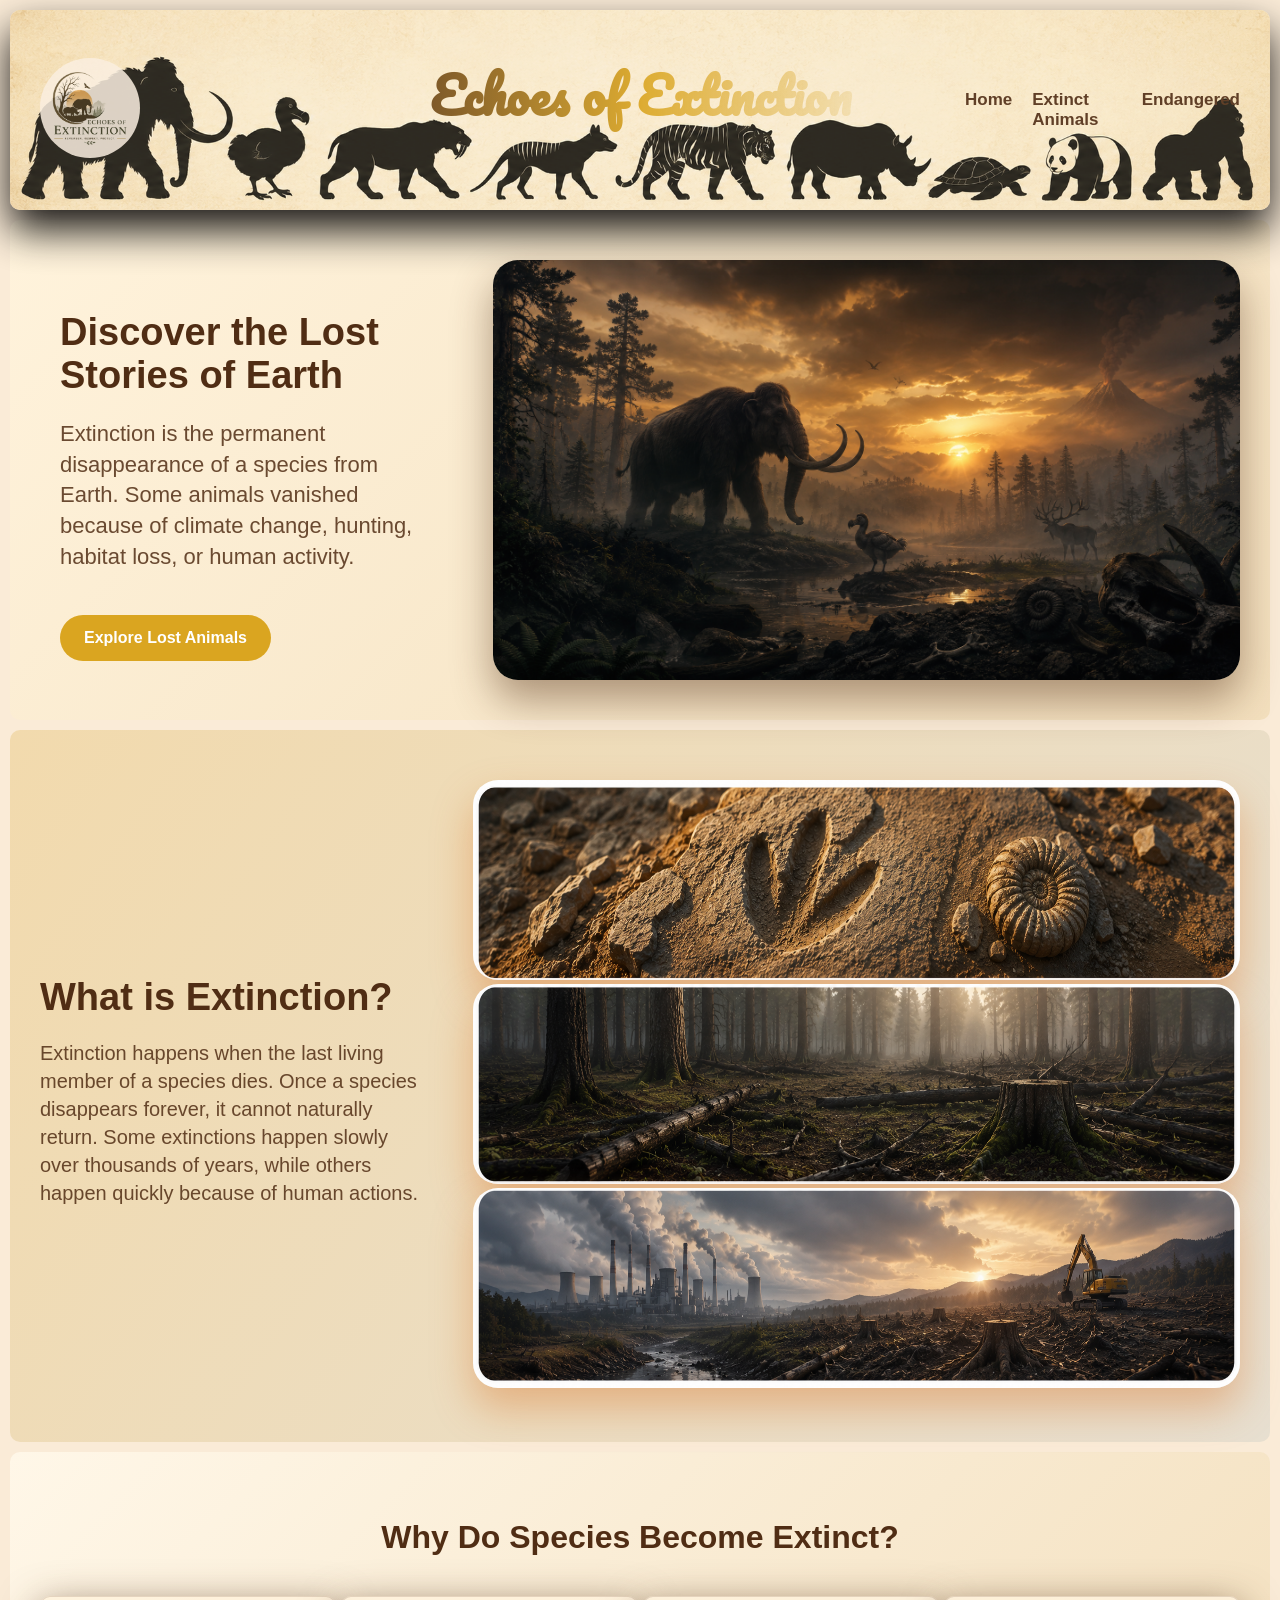
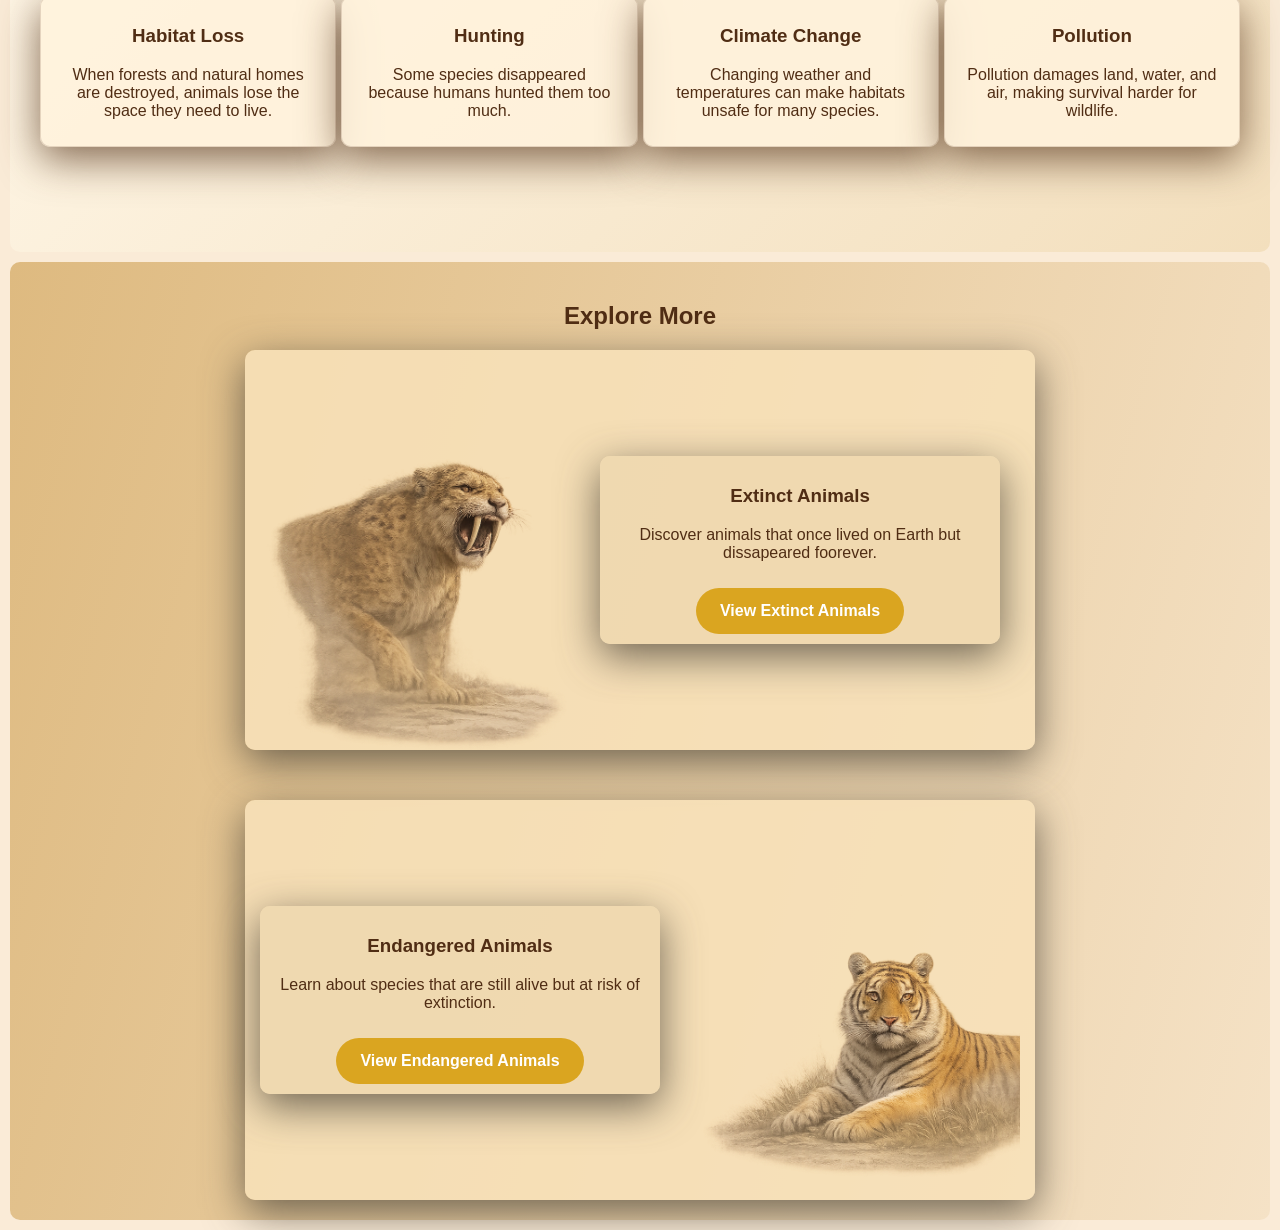
==== index.html @ a8316a00 "initial commit" ====
<!DOCTYPE html>
<html>
    <head>
        <title>my web page</title>
        <link rel="stylesheet" href="design.css">
        <meta name="viewport" content="width=device-width, initial-scale=1.0">
    </head>
    <body>
        <header class="topbar">
            <div class="logo box">
                <img src="logo.png" alt="Echoes of Extinction logo">
            </div>

            <h1 class="site-title box">Echoes of Extinction</h1>
            
            <button class="menu-btn">☰</button>

            <nav class="nav-links box">
                <a href="#home">Home</a>
                <a href="#extinct">Extinct Animals</a>
                <a href="#endangered">Endangered</a>
            </nav>
        </header>

        <main>
            <section class="hero">
                <div class="hero-content">
                    <h2>Discover the Lost Stories of Earth</h2>
                    <p>
                        Extinction is the permanent disappearance of a species from Earth.
                        Some animals vanished because of climate change, hunting, habitat loss,
                        or human activity.
                    </p>
                    <a href="extinct.html" class="hero-btn">Explore Lost Animals</a>
                </div>

                <div class="hero-img">
                    <img src="exti.png" alt="Extinct animals illustration">
                </div>
            </section>

            <section class="info">
                <div class="info-text">
                    <h2>What is Extinction?</h2>
                    <p>
                        Extinction happens when the last living member of a species dies.
                        Once a species disappears forever, it cannot naturally return.
                        Some extinctions happen slowly over thousands of years, while others
                        happen quickly because of human actions.
                    </p>
                </div>

                <div class="info-gallery">
                     <img src="fossil_footprint_wide.png" alt="Fossil footprint">
                     <img src="silent_forest_wide.png" alt="Silent forest">
                     <img src="human_impact_wide.png" alt="Human impact">
                </div>
            </section>

            <section class="cause">
                <h2>Why Do Species Become Extinct?</h2>

                <div class="cause-container">
                    <div class="cause-card">
                       <h3>Habitat Loss</h3>
                        <p class="details">When forests and natural homes are destroyed, animals lose the space they need to live.</p>
                        <img class="cause-img" src="habitat.png" alt="habitat loss">
                    </div>

                    <div class="cause-card">
                        <h3>Hunting</h3>
                        <p class="details">Some species disappeared because humans hunted them too much.</p>
                        <img class="cause-img" src="hunt.png" alt="hunting">
                    </div>

                    <div class="cause-card">
                        <h3>Climate Change</h3>
                        <p class="details">Changing weather and temperatures can make habitats unsafe for many species.</p>
                        <img class="cause-img" src="climate.png" alt="climate change">
                    </div>

                    <div class="cause-card">
                        <h3>Pollution</h3>
                        <p class="details">Pollution damages land, water, and air, making survival harder for wildlife.</p>
                        <img class="cause-img" src="pollution.png" alt="pollution">
                    </div>  
                </div>
            </section>

            <section class="explore">
                <!-- <img class="side-animal saber-img" src="saber.png" alt="saber toothed tiger"> -->
                <!-- <img class="side-animal tiger-img" src="tig.png" alt="tiger"> -->
                <h1>Explore More</h1>
                <div class="explore-container">
                    <div class="explore-card">

                        <img class="side-animal saber-img" src="saber.png" alt="saber toothed tiger">
                        <div class="card tig">
                        <h3>Extinct Animals</h3>
                        <p>Discover animals that once lived on Earth but dissapeared foorever.</p>
                        <a href="extinct.html" class="explore-btn">View Extinct Animals</a>
                        </div>
                    </div>

                    <div class="explore-card">
                        <div class="card sib">
                        <h3>Endangered Animals</h3>
                        <p>Learn about species that are still alive but at risk of extinction.</p>
                        <a href="endangered.html" class="explore-btn">View Endangered Animals</a>
                        </div>
                        <img class="side-animal tiger-img" src="tig.png" alt="tiger">
                    </div>
                </div>
            </section>

        </main>

    <script>
        const causecard=document.querySelectorAll(".cause-card");

        causecard.forEach(function(card){
            card.addEventListener("click",function(){
                card.classList.toggle("active")
            })
        })

        // const isMobile=window.matchMedia("(hover:none),(pointer:coarse)").matches;

        // if (isMobile){
        //     const causecard=document.querySelectorAll(".cause-card");

        //     causeCards.forEach(function(card) {
        //         card.addEventListener("click", function() {
        //             card.classList.toggle("active");
        //         });
        //     });            
        // }
    </script>
    </body>
</html>
---- design.css ----
*{
    box-sizing: border-box;
}

@font-face {
    font-family: "pacifico";
    src: url("fonts/pacifico/Pacifico-Regular.ttf");
}

body {
    margin: 0;
    background-color: antiquewhite;
    font-family: Arial, Helvetica, sans-serif;
    color: rgb(80, 45, 20);
}

.topbar{
    display: flex;
    align-items: center;
    min-height: 200px;
    padding: 15px 30px;
    /* border: 4px solid black; */
    gap: 50px;
    margin-top: 10px;
    margin-bottom: 10px;
    margin: 10px;
    border-radius: 10px;

    background-image: url("topbar.png");
    opacity: 0.90;
    background-size: cover;
    background-size: 100% auto;
    background-position: center 40%;
    background-repeat: no-repeat;
    
    box-shadow: 0 20px 40px rgba(0, 0, 0, 1);
}

.box{
    /* border: 1px solid black; */
}

.logo{
    flex: 1;
}

.logo img{
    width: 100px;
    height: auto;
    opacity: 0.85;
    border-radius: 100px;
}

.site-title{
    flex: 2;
    text-align: center;
    /* color: goldenrod; */
    margin: 0;
    font-family: "pacifico";
    background: linear-gradient(
        to right,
        rgb(80, 45, 20),
        goldenrod,
        rgba(255, 255, 255, 0.12)
    );
    -webkit-background-clip: text;
    background-clip: text;
    color: transparent;
    padding-bottom: 30px;
    font-size: 50px;
}

.menu-btn{
    display: none;
}

.nav-links{
    flex: 1;
    display: flex;
    justify-content: flex-end;
    gap: 20px;

}

.nav-links a{
    font-size: 17px;
    color: rgb(80, 45, 20);
    font-weight: bold;
    text-decoration: none;
}

.hero {
    display: flex;
    align-items: center;
    min-height: 500px;
    padding: 40px 30px;
    gap: 60px;
    background: linear-gradient(135deg, #fff3dc, #f3dfbd);
    margin-left: 10px;
    margin-right: 10px;
    border-radius: 10px;
    margin-bottom: 10px;
    /* border: 1px solid black; */


}

.hero-content{
    flex: 1;
    /* border: 1px solid black; */
    margin-left: 20px;
}

.hero-content h2{
    font-size: 38px;
    color: rgb(80, 45, 20);
    margin-bottom: 20px;
}

.hero-content p {
    font-size: 22px;
    line-height: 1.4;
    color: rgba(80, 45, 20, 0.85);
}

.hero-btn {
    display: inline-block;
    margin-top: 20px;
    background-color: goldenrod;
    color: white;
    padding: 14px 24px;
    border-radius: 30px;
    text-decoration: none;
    font-weight: bold;
}

.hero-img{
    flex: 2;
    display: flex;
    justify-content: center;
    align-items: center;
    /* border: 1px solid black; */
}

.hero-img img{
    width: 100%;
    /* max-width: 500px; */
    min-height: 400px;
    height: auto;
    max-height: 500px;
    border-radius: 25px;
    box-shadow: 0 20px 40px rgba(80, 45, 20, 0.45);
}


.info{
    display: flex;
    align-items: center;
    gap: 50px;
    padding: 50px 30px;
    background:linear-gradient(125deg, #f2daad, #e7dfd0);
    margin-left: 10px;
    margin-right: 10px;
    border-radius: 10px;
    margin-bottom: 10px;
}

.info-text{
    flex: 1;
}

.info-gallery{
    flex: 2;
}

.info-text h2{
    font-size: 38px;
    color: rgb(80, 45, 20);
    margin-bottom: 20px;
}

.info-text p {
    font-size: 20px;
    line-height: 1.4;
    color: rgba(80, 45, 20, 0.85);
}

.info-gallery img{
    width: 100%;
    /* max-width: 500px; */
    min-height: 200px;
    height: auto;
    max-height: 500px;
    border-radius: 25px;
    box-shadow: 0 20px 40px rgba(212, 94, 10, 0.35);
}


.cause{
    gap: 90px;
    padding:40px 30px;
    background: linear-gradient(135deg, #fff7e8, #f3dfbd);
    margin-left: 10px;
    margin-right: 10px;
    border-radius: 10px;
    text-align: center;
    min-height: 400px;
    margin-bottom: 10px;

}

.cause h2{
    text-align: center;
    font-size: 32px;
    color: rgb(80, 45, 20);
}

.cause-container{
    display: flex;
    gap: 5px;
    justify-content: center;
    /* align-items: center; */
    margin-top: 40px;

}

.cause-card{
    background-color: rgba(255, 243, 220, 0.85);
    box-shadow: 0 12px 40px rgba(80, 45, 20, 0.70);
    border: 1px solid rgba(80, 45, 20, 0.15);
    border-radius: 10px;
    padding: 10px 20px;
    max-width: 300px;
    flex: 1;
}

.cause-img{
    display: none;
    width: 100%;
    height: 160px;
    /* object-fit: cover; */
    border-radius: 18px;
    margin-top: 15px;
    object-fit: fill;
}
@media (min-width:901px){
    .cause-card:hover .details{
        display: none;
    }

    .cause-card:hover .cause-img{
        display: block;
    }
}

/* .cause-card.active .details{
    display: none;
}

.cause-card.active .cause-img{
    display: block;
} */


/* desktop/laptop hover */

/* @media (hover: hover) and (pointer: fine){
    .cause-card:hover .details{
        display: none;
    }

    .cause-card:hover .cause-img{
        display: block;
    }
} */

/* @media (hover: none) and (pointer: coarse){
    .cause-card{
        cursor: pointer;
    }
    .cause-card.active .details{
        display: none;
    }

    .cause-card.active .cause-img{
        display: block;
    }
} */


.explore{
    padding: 20px;
    margin-left: 10px;
    margin-right: 10px;
    border-radius: 10px;
    /* border: 1px solid black; */
    text-align: center;
    background:linear-gradient(105deg, #deba80, #f5e2c6);
    min-height: 300px;
    margin-bottom: 10px;
    position: relative;
    max-height: 1300px;

    /* background-image: linear-gradient(
        rgba(243, 223, 189, 0.65),
        rgba(243, 223, 189, 0.65)
    ),
    url("explore.png");

    background-size: cover;
    background-position: center;
    background-repeat: no-repeat; */

    /* background-image: url("explore.png");
    opacity: 0.90;
    background-size:fill;
    background-size: 100% auto;
    background-position: center 50%;
    background-repeat: no-repeat; */
}

.explore-container{
    display: flex;
    justify-content: center;
    align-items: center;
    gap: 50px;
    position: relative;
    z-index: 2;
    flex-direction: column;
}

.side-animal {
    /* position: absolute; */
    bottom: 0;
    width: 260px;
    opacity: 0.95;
    z-index: 1;
    pointer-events: none;
    object-fit: cover;
    width:340px;
    height: auto;
}

.saber-img {
    left: 0;
}

.tiger-img {
    right: 0;
} 

.explore-card{
    justify-content:center;
    align-items:center;
    flex: 1;
    background-color: rgba(248, 226, 186, 0.85);
    border-radius: 10px;
    padding: 15px;
    max-width: 900px;
    min-height: 100px;
    display: flex;
    box-shadow: 0 12px 40px rgba(77, 70, 57, 0.8);
    max-height: 400px;
}
.card{
    justify-content: center;
    align-items: center;
    border-radius: 10px;
    max-width: 400px;
    background-color: rgba(239, 217, 176, 0.85);
    box-shadow: 0 12px 40px rgba(77, 70, 57, 0.8);
    padding: 10px;
    min-height: 90px;
    margin-right: 20px;
}

.tig{
    margin-right: 20px;
}

.explore-btn {
    display: inline-block;
    margin-top: 10px;
    background-color: goldenrod;
    color: white;
    padding: 14px 24px;
    border-radius: 30px;
    text-decoration: none;
    font-weight: bold;
}


@media (max-width:900px){
    .topbar {
            /* flex-wrap: wrap; */
            display: grid; 
            grid-template-columns: 60px 1fr 60px;
            align-items: center;
            padding: 15px 20px;
            min-height: 150px;
            background-size: cover;
            background-size: 100% auto;
            background-position: center 25%;
            background-repeat: no-repeat;
        }

    .menu-btn {
            display: block;
            background-color: #f3dfbd;
            color: rgb(80, 45, 20);
        }
    .nav-links {
            display: none;
            width: 100%;
            flex-direction: column;
            text-align: center;
        }

    .nav-links.show {
            display: flex;
        }   
    
    .site-title{
        /* flex: 2; */
        text-align: center;
        /* color: goldenrod; */
        margin: 0;
        font-size: 30px;
    }
    .hero{
        flex-direction: column;
        text-align: center;
        padding: 30px 25px;
        gap: 35px;

    }

    .hero-content h2 {
        font-size: 36px;
    }

    .hero-content p {
        font-size: 18px;
    }

    .hero-image img {
        max-width: 420px;
    }

    .info{
        flex-direction: column;
    }

    .info-text {
        text-align: center;

    }

    .info-gallery img {
        max-width: 700px;
    }

    .cause {
        padding: 30px 25px;
    }

    .cause h2 {
        font-size: 36px;
    }

    .cause-container {
        flex-direction: column;
        align-items: center;
    }

    .cause-card {
        align-items: center;
        min-width: 500px;
        min-height: 200px;
        padding: 20px 50px;
        
    }

    /* @media (hover: none) and (pointer: coarse){
    .cause-card{
        cursor: pointer;
    }
    .cause-card.active .details{
        display: none;
    }

    .cause-card.active .cause-img{
        display: block;
    }
    } */

    .cause-card.active .details{
        display: none;
    }

    .cause-card.active .cause-img{
        display: block;
    }

    .side-animal {
        width: 260px;
        opacity: 0.4;
    }

    .saber-img {
        left: 0;
    }

    .tiger-img {
        right: 0;
    }

}
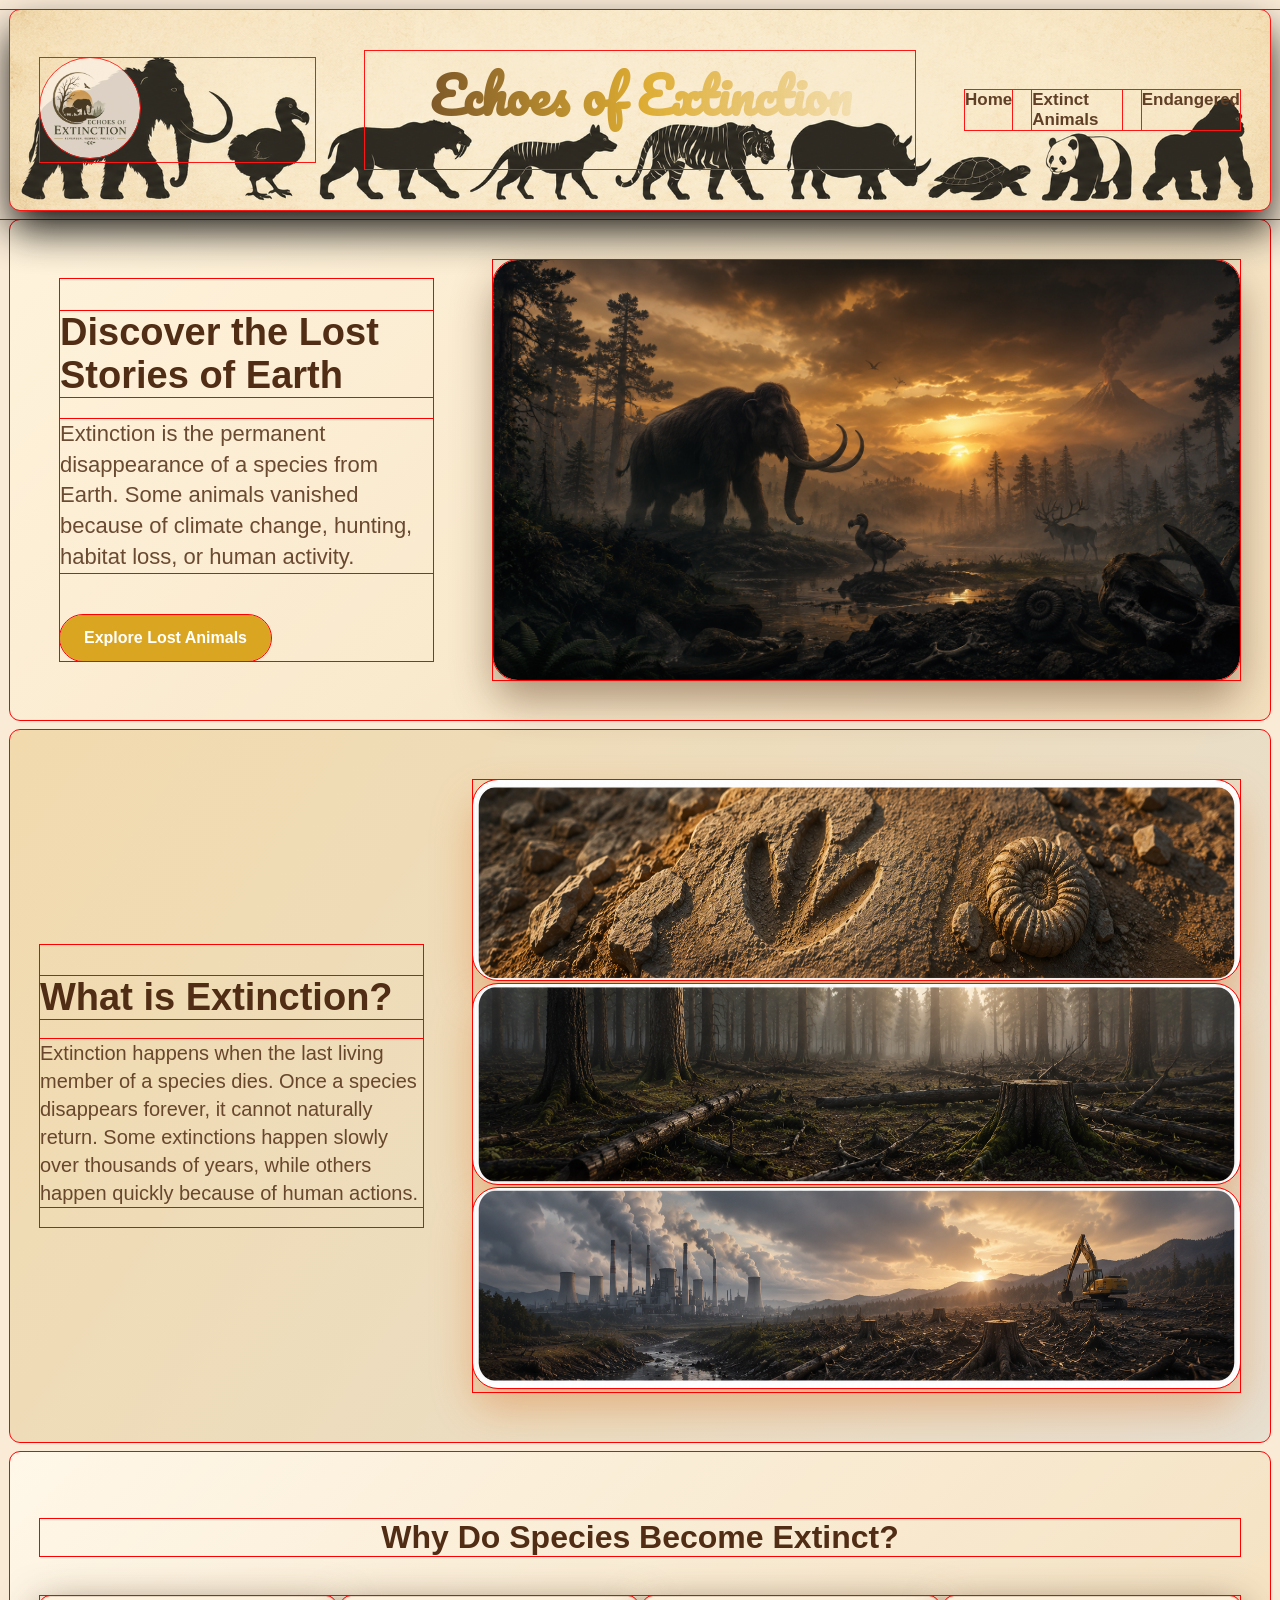
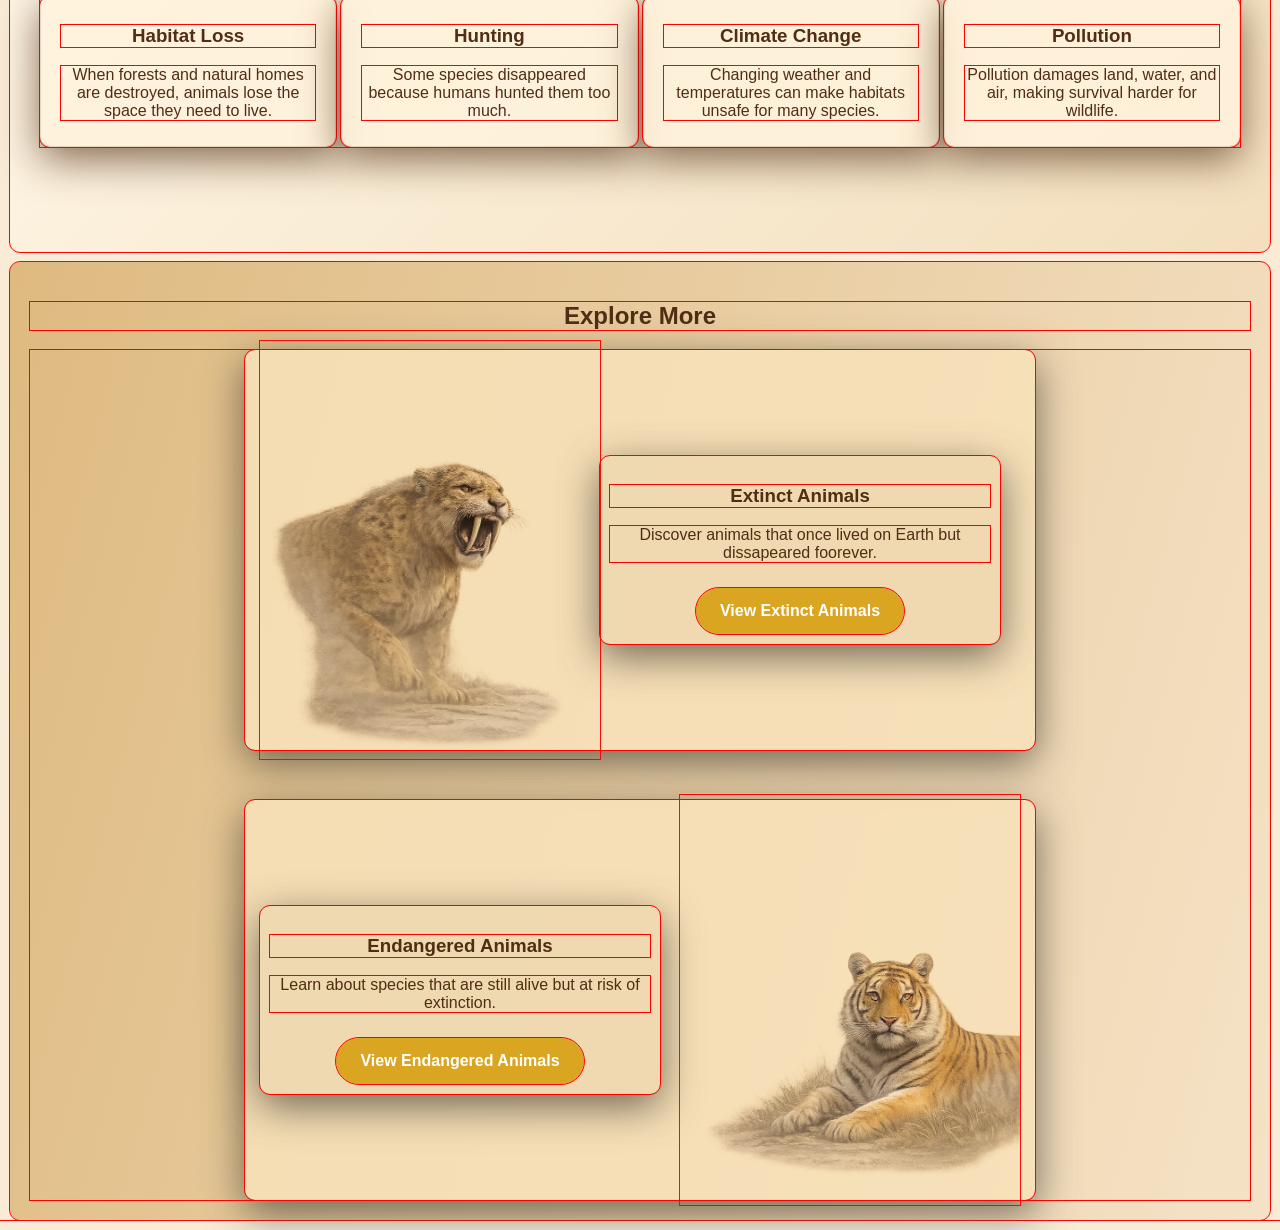
==== commit 2208d1c6: "Fix mobile responsive CSS loading" ====
--- a/index.html
+++ b/index.html
@@ -1,9 +1,10 @@
 <!DOCTYPE html>
 <html>
     <head>
+        <meta charset="UTF-8">
+        <meta name="viewport" content="width=device-width, initial-scale=1.0">
         <title>my web page</title>
-        <link rel="stylesheet" href="design.css">
-        <meta name="viewport" content="width=device-width, initial-scale=1.0">
+        <link rel="stylesheet" href="design.css?v=5">
     </head>
     <body>
         <header class="topbar">
--- a/design.css
+++ b/design.css
@@ -1,5 +1,9 @@
 *{
     box-sizing: border-box;
+}
+
+* {
+    outline: 1px solid red;
 }
 
 @font-face {
@@ -390,7 +394,7 @@
 }
 
 
-@media (max-width:900px){
+@media (max-width: 900px){
     .topbar {
             /* flex-wrap: wrap; */
             display: grid; 
@@ -400,14 +404,14 @@
             min-height: 150px;
             background-size: cover;
             background-size: 100% auto;
-            background-position: center 25%;
+            background-position:center 30%;
             background-repeat: no-repeat;
         }
 
     .menu-btn {
             display: block;
             background-color: #f3dfbd;
-            color: rgb(80, 45, 20);
+            color: rgb(80, 45, 20)
         }
     .nav-links {
             display: none;
@@ -425,7 +429,7 @@
         text-align: center;
         /* color: goldenrod; */
         margin: 0;
-        font-size: 30px;
+        font-size: 17px;
     }
     .hero{
         flex-direction: column;
@@ -443,8 +447,11 @@
         font-size: 18px;
     }
 
-    .hero-image img {
-        max-width: 420px;
+    .hero-img img {
+        width: 100%;
+        max-width: 380px;
+        min-height: 0;
+        height: auto;
     }
 
     .info{
@@ -475,7 +482,7 @@
 
     .cause-card {
         align-items: center;
-        min-width: 500px;
+        max-width: 500px;
         min-height: 200px;
         padding: 20px 50px;
         
@@ -502,9 +509,13 @@
         display: block;
     }
 
+    .explore-card{
+        max-width: 380px;
+    }
+
     .side-animal {
-        width: 260px;
-        opacity: 0.4;
+        width: 180px;
+        opacity: 0.7;
     }
 
     .saber-img {
@@ -515,4 +526,201 @@
         right: 0;
     }
 
+}
+
+/* @media (max-width: 412px){
+    .topbar{
+    background-size: 100% auto;
+    background-position: center 10%;
+    background-repeat: no-repeat;
+    }
+} */
+
+@media (max-width: 480px) {
+
+    .topbar {
+        display: grid;
+        grid-template-columns: 50px 1fr 45px;
+        align-items: center;
+        min-height: 100px;
+        padding: 12px 15px;
+        margin: 8px;
+        gap: 0;
+
+        background-size: 100% auto;
+        background-position: center 10%;
+        background-repeat: no-repeat;
+    }
+
+    .logo img {
+        width: 45px;
+        height: auto;
+    }
+
+    .site-title {
+        font-size: 20px;
+        margin: 0;
+        padding-bottom: 0;
+        text-align: center;
+    }
+
+    .menu-btn {
+        display: block;
+        justify-self: end;
+        background-color: #f3dfbd;
+        color: rgb(80, 45, 20);
+        border: none;
+        border-radius: 6px;
+        padding: 6px 9px;
+        font-size: 18px;
+    }
+
+    .nav-links {
+        display: none;
+        grid-column: 1 / 4;
+        width: 100%;
+        flex-direction: column;
+        align-items: center;
+        gap: 12px;
+        margin-top: 15px;
+    }
+
+    .nav-links.show {
+        display: flex;
+    }
+
+    .nav-links a {
+        font-size: 15px;
+    }
+
+    .hero {
+        flex-direction: column;
+        text-align: center;
+        padding: 35px 20px;
+        margin: 8px;
+        gap: 30px;
+    }
+
+    .hero-content {
+        margin-left: 0;
+    }
+
+    .hero-content h2 {
+        font-size: 30px;
+    }
+
+    .hero-content p {
+        font-size: 17px;
+        line-height: 1.5;
+    }
+
+    .hero-img img {
+        width: 100%;
+        max-width: 380px;
+        min-height: 0;
+        height: auto;
+    }
+
+    .info {
+        flex-direction: column;
+        text-align: center;
+        padding: 35px 20px;
+        margin: 8px;
+        gap: 30px;
+    }
+
+    .info-text h2 {
+        font-size: 30px;
+    }
+
+    .info-text p {
+        font-size: 17px;
+        line-height: 1.5;
+    }
+
+    .info-gallery img {
+        width: 100%;
+        max-width: 380px;
+        min-height: 0;
+        height: auto;
+    }
+
+    .cause {
+        padding: 35px 20px;
+        margin: 8px;
+    }
+
+    .cause h2 {
+        font-size: 28px;
+    }
+
+    .cause-container {
+        flex-direction: column;
+        align-items: center;
+        gap: 25px;
+        width: 100%;
+    }
+
+    .cause-card {
+        width: 100%;
+        max-width: 380px;
+        min-width: 0;
+        min-height: 200px;
+        padding: 20px;
+    }
+
+    .cause-card.active .details {
+        display: none;
+    }
+
+    .cause-card.active .cause-img {
+        display: block;
+    }
+
+    .cause-img {
+        width: 100%;
+        height: 170px;
+        object-fit: cover;
+    }
+
+    .explore {
+        padding: 35px 20px;
+        margin: 8px;
+        overflow: hidden;
+    }
+
+    .explore-container {
+        flex-direction: column;
+        width: 100%;
+        gap: 25px;
+    }
+
+    .explore-card {
+        width: 100%;
+        max-width: 380px;
+        flex-direction: column;
+        max-height: none;
+        padding: 20px;
+    }
+
+    .card {
+        max-width: 100%;
+        margin-right: 0;
+        margin-bottom: 9px;
+    }
+
+    .tig {
+        margin-right: 0;
+    }
+
+    .saber-img{
+        padding-top: 1px;
+        padding-bottom:10px;
+    }
+
+    .side-animal {
+        width: 180px;
+        opacity: 0.7;
+        margin: 0;
+    }
 }
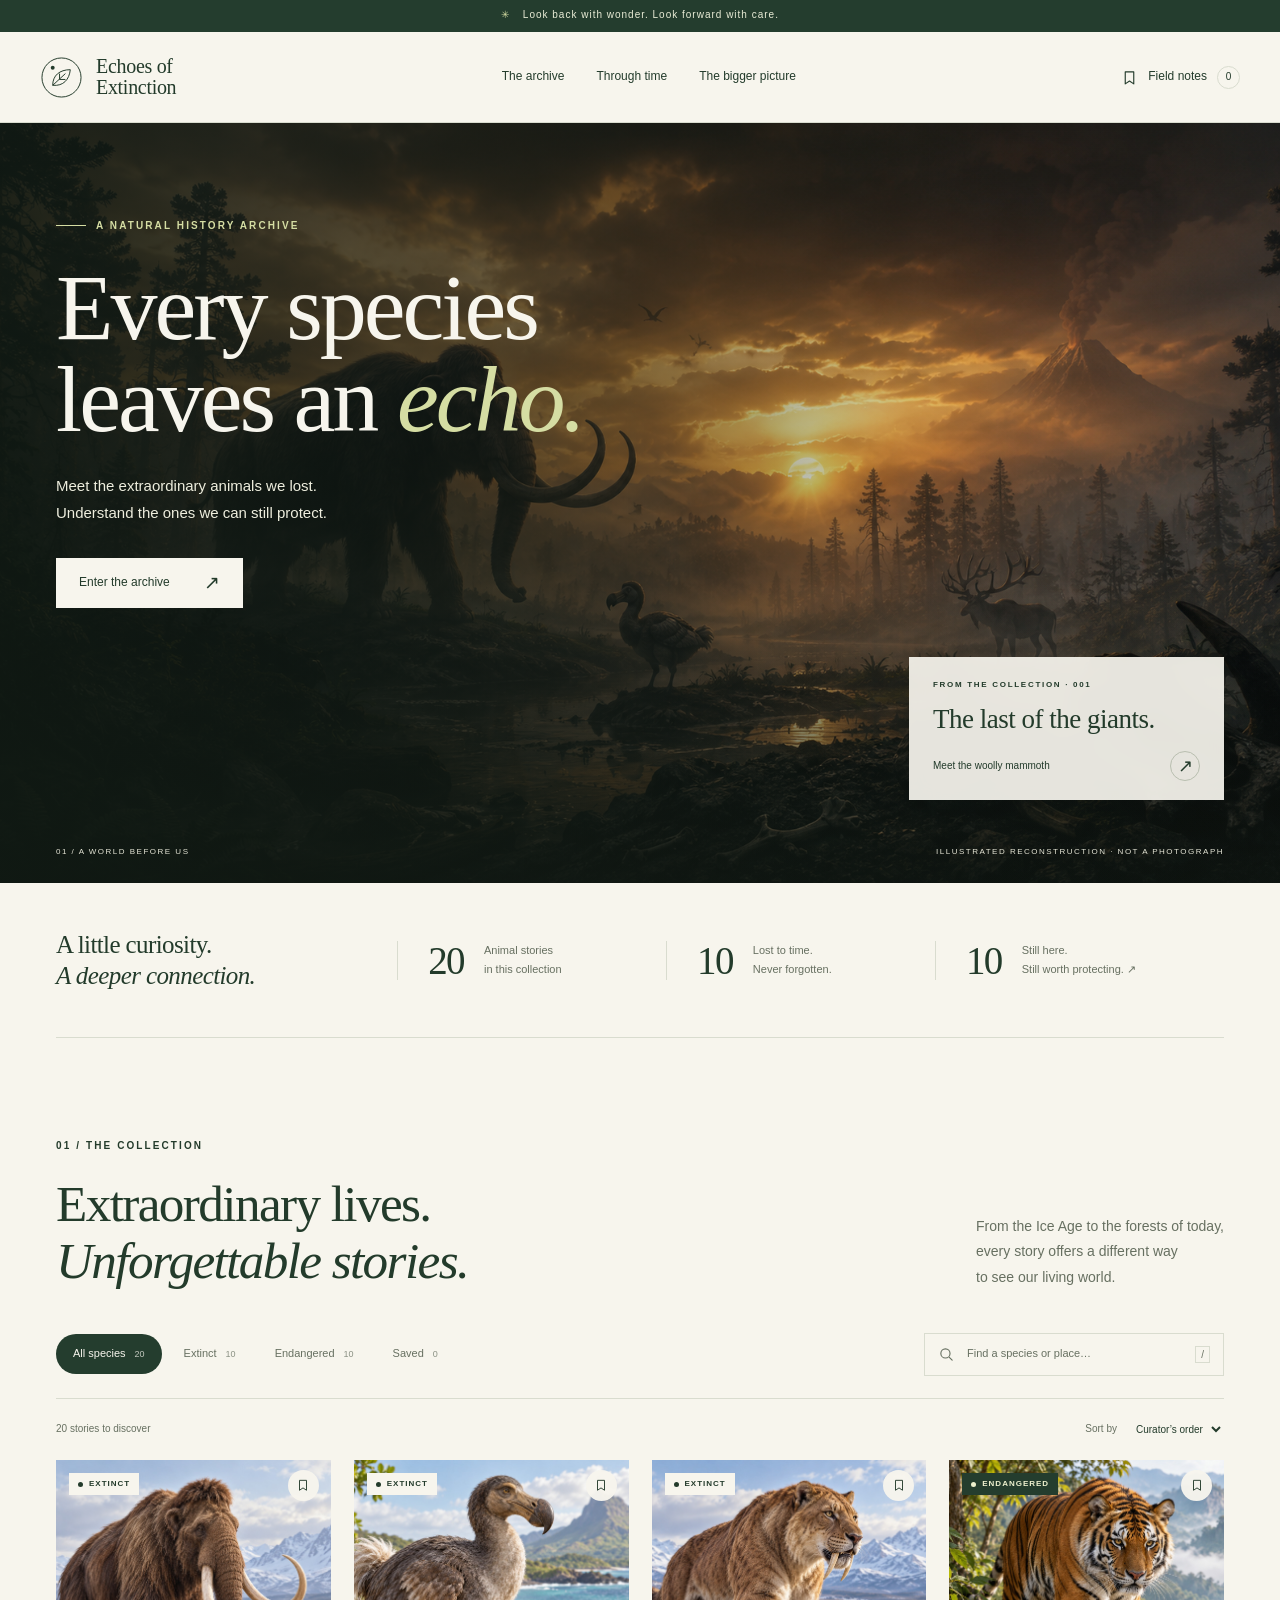
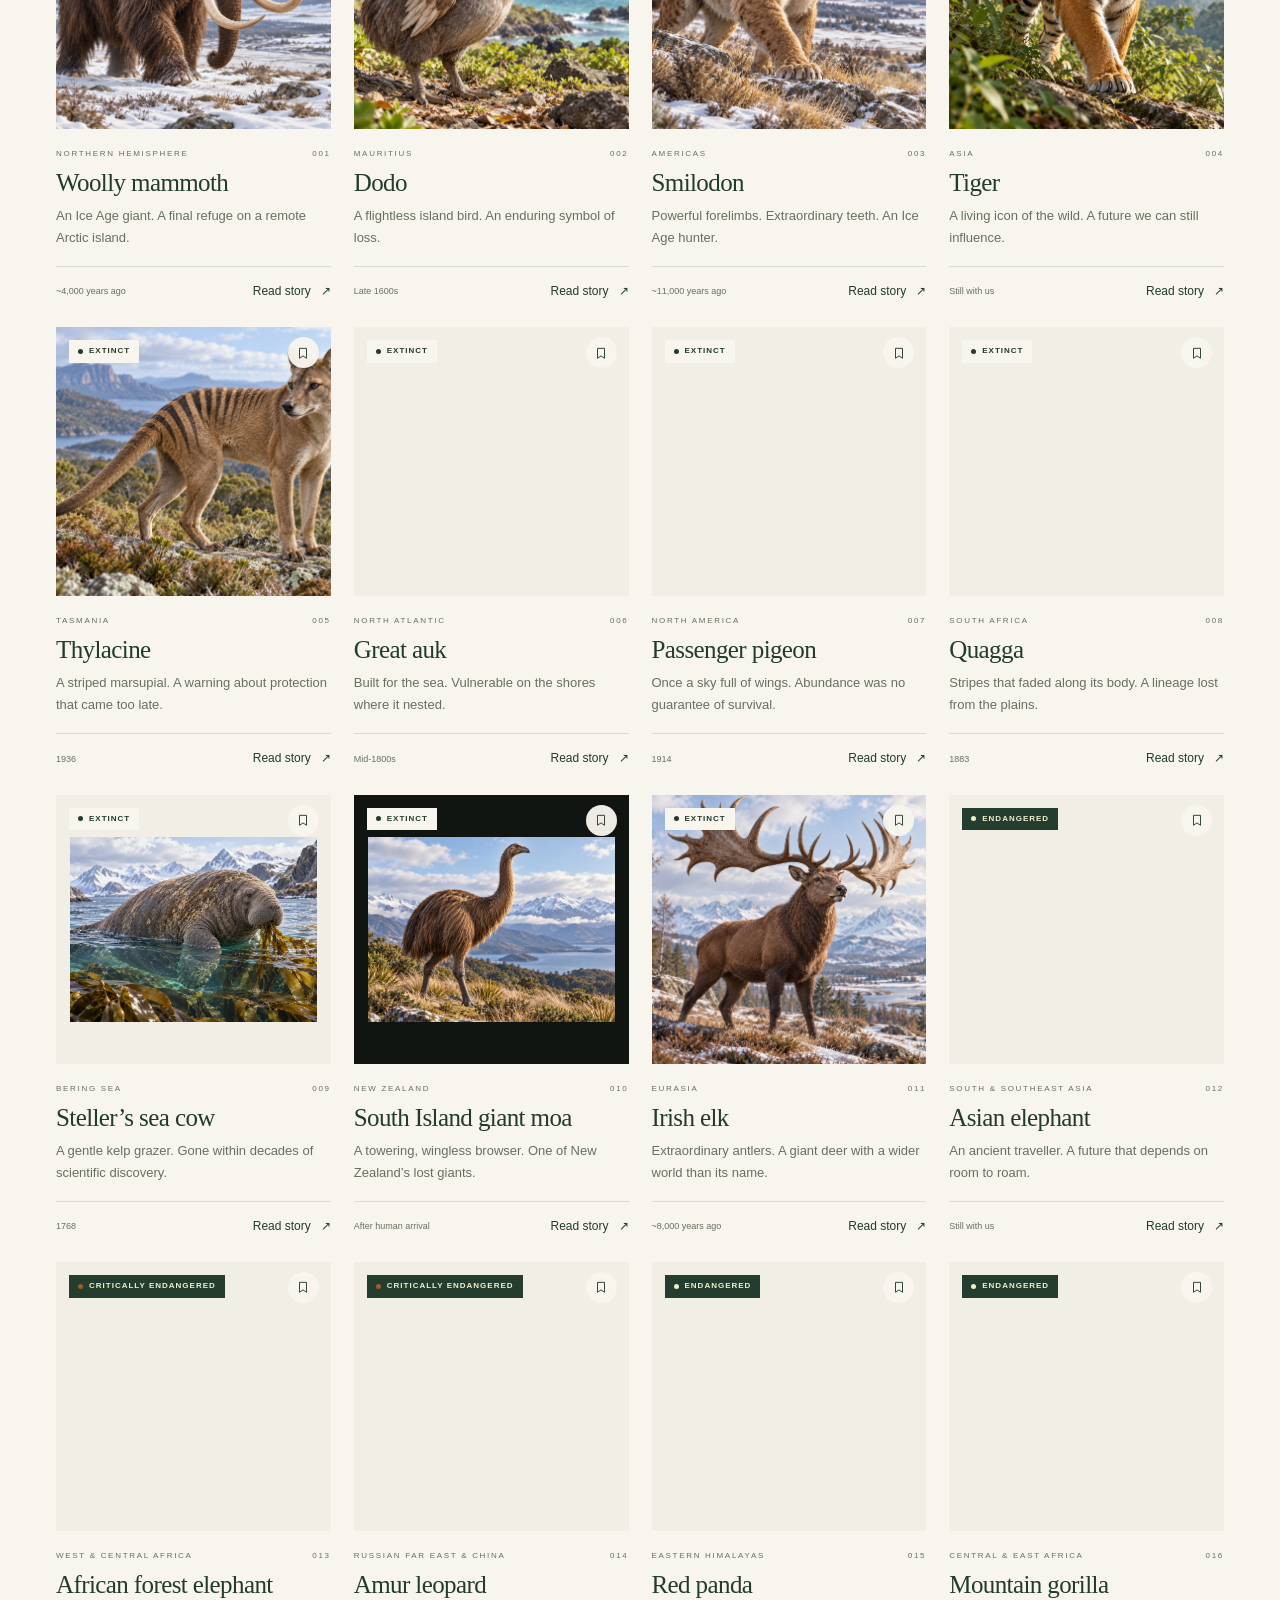
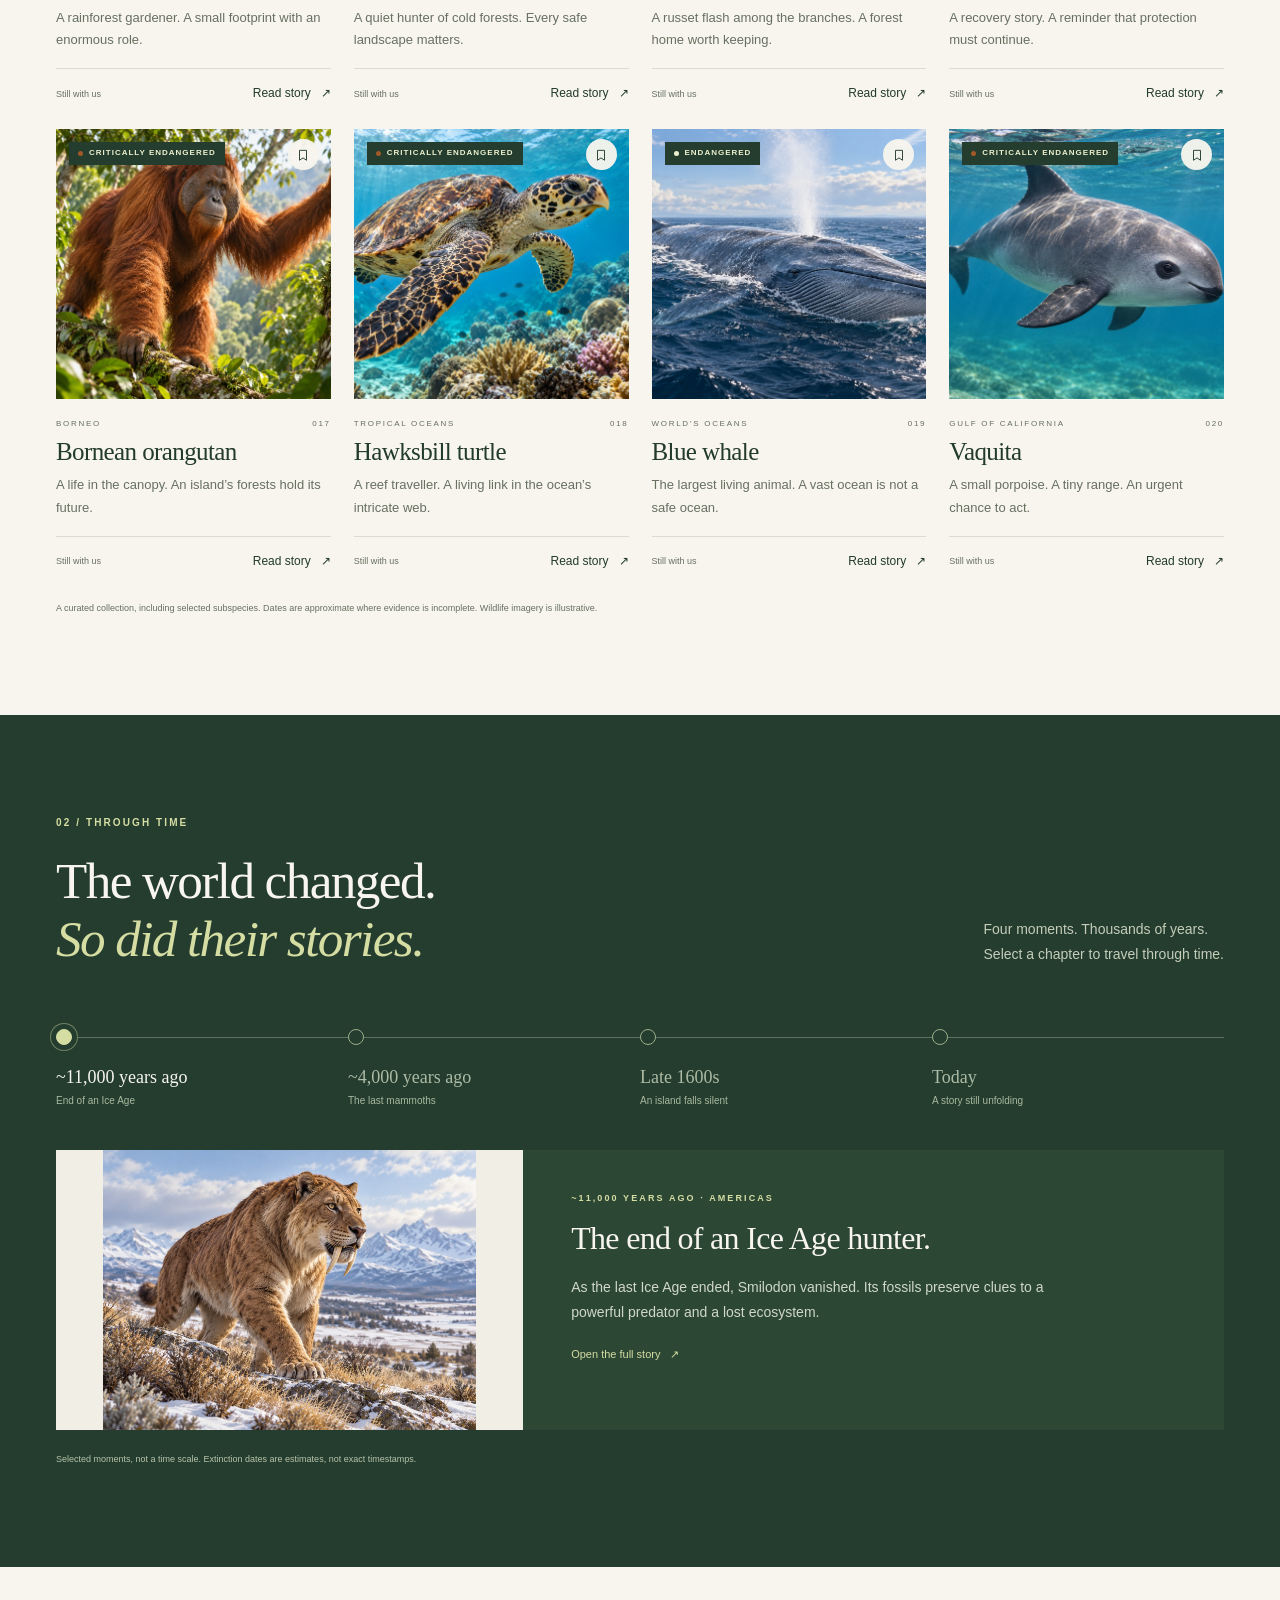
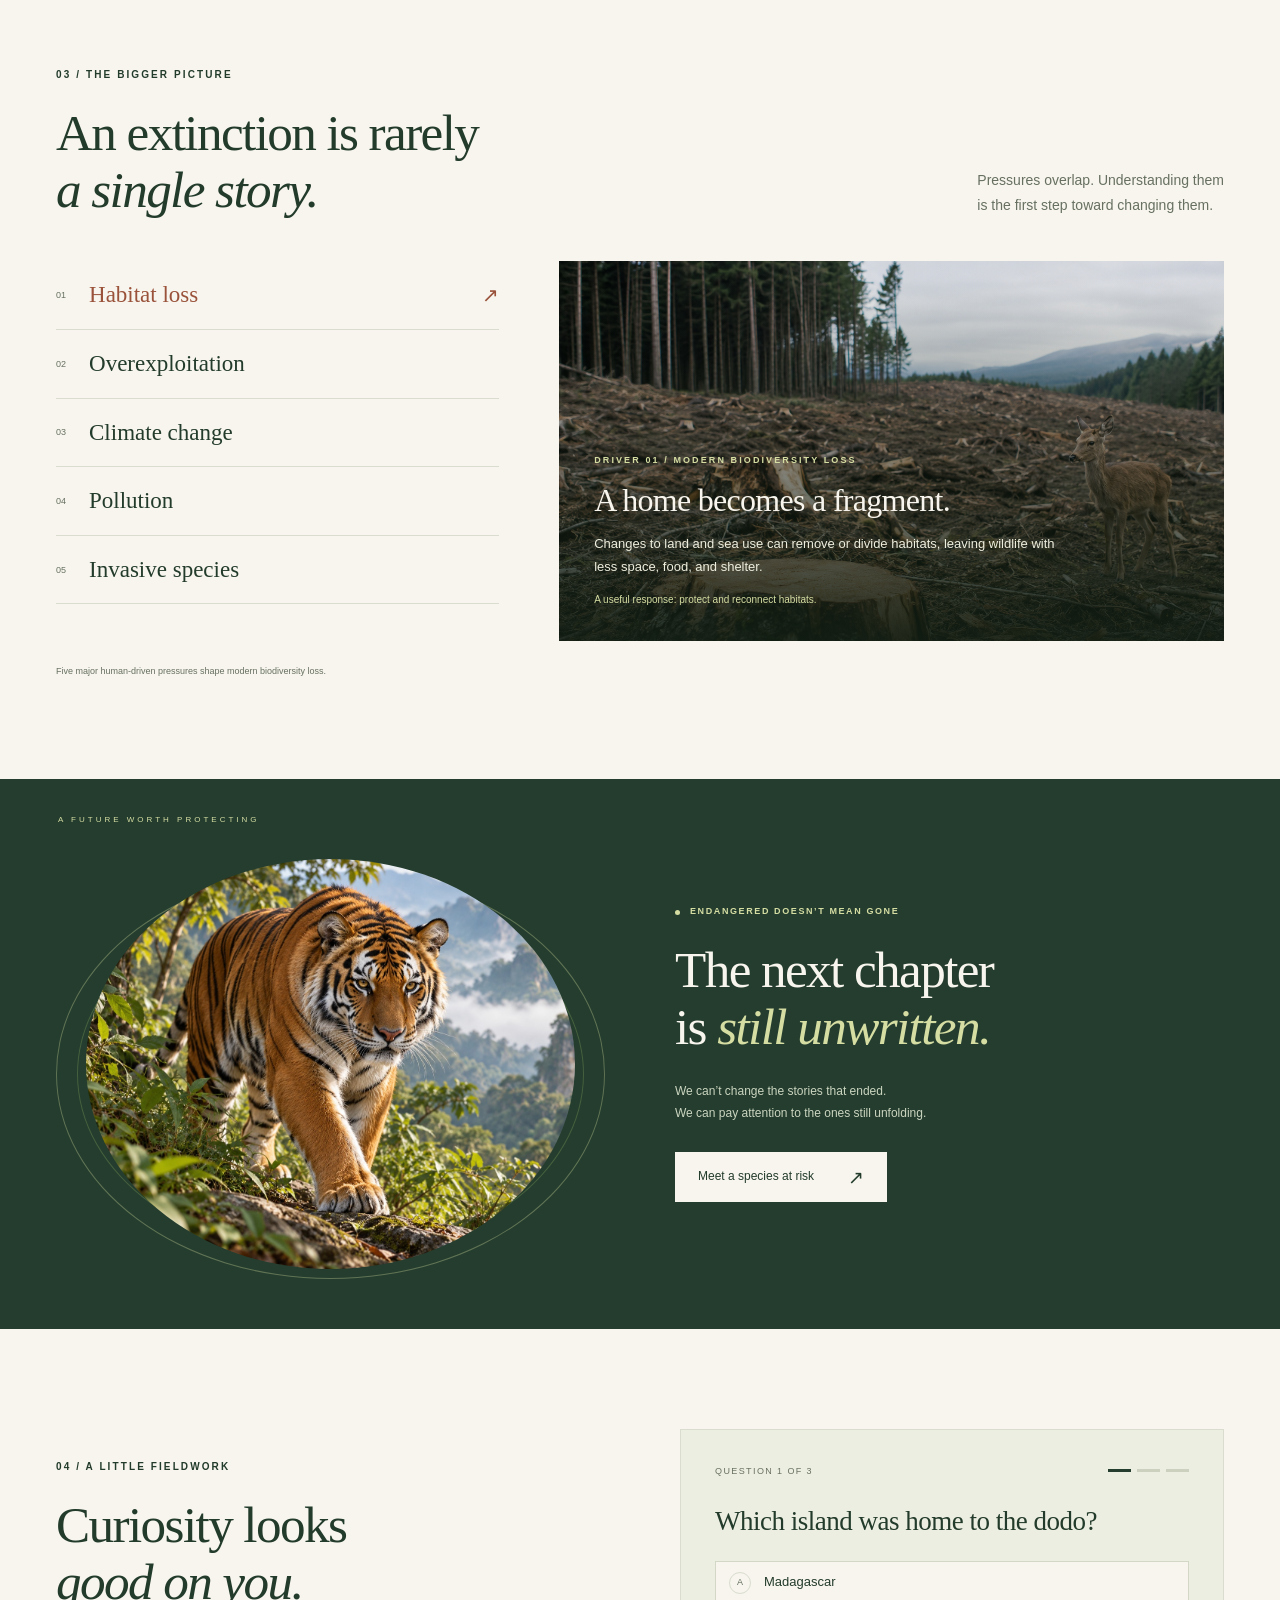
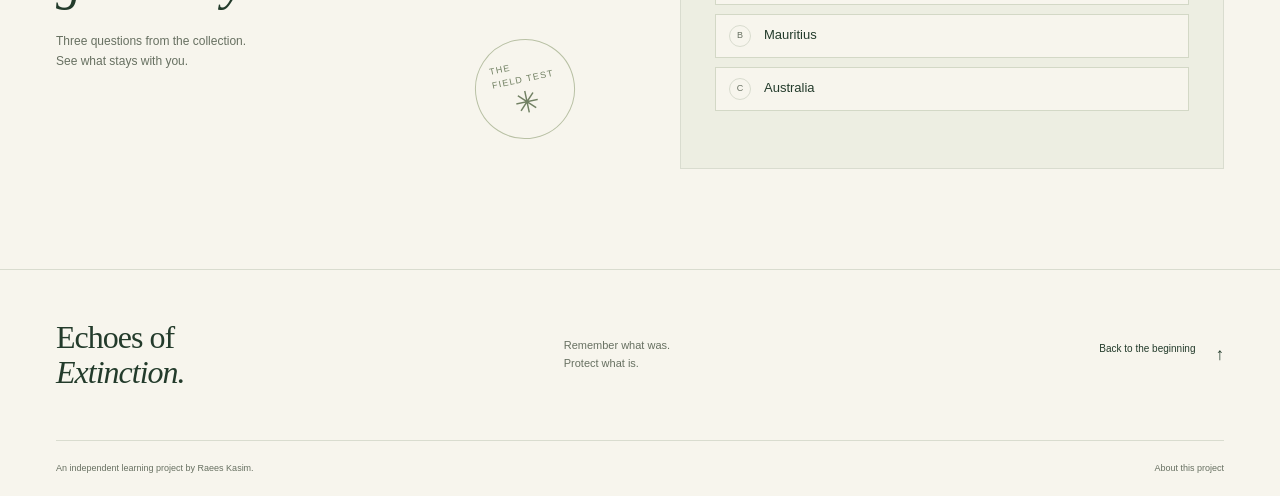
==== commit 31f2a1f8: "Initial commit: Echoes of Extinction website" ====
--- a/index.html
+++ b/index.html
@@ -1,141 +1,518 @@
-<!DOCTYPE html>
-<html>
-    <head>
-        <meta charset="UTF-8">
-        <meta name="viewport" content="width=device-width, initial-scale=1.0">
-        <title>my web page</title>
-        <link rel="stylesheet" href="design.css?v=5">
-    </head>
-    <body>
-        <header class="topbar">
-            <div class="logo box">
-                <img src="logo.png" alt="Echoes of Extinction logo">
+<!doctype html>
+<html lang="en">
+  <head>
+    <meta charset="utf-8" />
+    <meta name="viewport" content="width=device-width, initial-scale=1" />
+    <meta name="theme-color" content="#243d2e" />
+    <meta
+      name="description"
+      content="A natural history archive of extraordinary species. Explore extinct animals, discover wildlife at risk, and understand the stories behind extinction."
+    />
+    <title>Echoes of Extinction — A natural history archive</title>
+    <link rel="icon" href="favicon.svg" type="image/svg+xml" />
+    <link rel="stylesheet" href="design.css" />
+    <link rel="preload" href="exti.png" as="image" />
+    <script src="species-data.js" defer></script>
+    <script src="app.js" defer></script>
+  </head>
+  <body>
+    <a class="skip-link" href="#main">Skip to content</a>
+    <div class="reading-progress" aria-hidden="true">
+      <span id="reading-progress"></span>
+    </div>
+    <div class="announcement">
+      <span aria-hidden="true">✳</span> Look back with wonder. Look forward with
+      care.
+    </div>
+    <header class="site-header">
+      <div class="header-inner">
+        <a class="brand" href="#home" aria-label="Echoes of Extinction, home">
+          <svg
+            class="brand-mark"
+            viewBox="0 0 44 44"
+            fill="none"
+            aria-hidden="true"
+          >
+            <circle cx="22" cy="22" r="20" stroke="currentColor" />
+            <path
+              d="M13 30c0-10 7-16 18-16-1 10-7 17-18 16Z"
+              stroke="currentColor"
+            />
+            <path d="m13 30 13-12M20 24v-6M20 24h6" stroke="currentColor" />
+            <circle cx="13" cy="12" r="2" fill="currentColor" />
+          </svg>
+          <span>Echoes of<br /><strong>Extinction</strong></span>
+        </a>
+        <nav class="desktop-nav" aria-label="Main navigation">
+          <a href="#archive">The archive</a><a href="#timeline">Through time</a
+          ><a href="#causes">The bigger picture</a>
+        </nav>
+        <div class="header-actions">
+          <button
+            class="saved-header"
+            id="show-saved"
+            aria-label="View saved species"
+          >
+            <svg viewBox="0 0 24 24" fill="none" aria-hidden="true">
+              <path
+                d="M6 4h12v17l-6-4-6 4V4Z"
+                stroke="currentColor"
+                stroke-width="1.6"
+                stroke-linejoin="round"
+              /></svg
+            ><span class="saved-label">Field notes</span
+            ><span class="saved-count" id="saved-count">0</span>
+          </button>
+          <button
+            class="menu-toggle icon-button"
+            id="menu-toggle"
+            aria-expanded="false"
+            aria-controls="mobile-nav"
+            aria-label="Open navigation menu"
+          >
+            <svg viewBox="0 0 24 24" fill="none" aria-hidden="true">
+              <path
+                d="M4 7h16M4 12h16M4 17h16"
+                stroke="currentColor"
+                stroke-width="1.6"
+              />
+            </svg>
+          </button>
+        </div>
+      </div>
+      <nav
+        id="mobile-nav"
+        class="mobile-nav"
+        aria-label="Mobile navigation"
+        hidden
+      >
+        <a href="#archive">The archive <span aria-hidden="true">↗</span></a
+        ><a href="#timeline">Through time <span aria-hidden="true">↗</span></a
+        ><a href="#causes"
+          >The bigger picture <span aria-hidden="true">↗</span></a
+        ><a href="#conservation"
+          >A future worth protecting <span aria-hidden="true">↗</span></a
+        >
+      </nav>
+    </header>
+    <main id="main">
+      <section class="hero" id="home" aria-labelledby="hero-title">
+        <img
+          class="hero-art"
+          src="exti.png"
+          alt="An illustrated prehistoric landscape with a woolly mammoth beside a river at sunset"
+          width="1672"
+          height="941"
+          fetchpriority="high"
+        />
+        <div class="hero-shade" aria-hidden="true"></div>
+        <div class="hero-inner container">
+          <div class="hero-copy">
+            <p class="eyebrow light">
+              <span class="line" aria-hidden="true"></span> A natural history
+              archive
+            </p>
+            <h1 id="hero-title">Every species<br />leaves an <em>echo.</em></h1>
+            <p class="hero-description">
+              Meet the extraordinary animals we lost.<br />Understand the ones
+              we can still protect.
+            </p>
+            <a class="button button-cream" href="#archive"
+              >Enter the archive <span aria-hidden="true">↗</span></a
+            >
+          </div>
+          <button class="hero-story" data-species="mammoth">
+            <span class="eyebrow">From the collection · 001</span
+            ><span class="hero-story-title">The last of the giants.</span
+            ><span class="hero-story-bottom"
+              >Meet the woolly mammoth
+              <span class="circle-arrow" aria-hidden="true">↗</span></span
+            >
+          </button>
+          <div class="hero-caption">
+            <span>01 / A world before us</span
+            ><span>Illustrated reconstruction · not a photograph</span>
+          </div>
+        </div>
+      </section>
+      <section class="intro-strip container" aria-label="About the archive">
+        <p>A little curiosity.<br /><em>A deeper connection.</em></p>
+        <div>
+          <span class="intro-number" id="intro-total">20</span
+          ><span>Animal stories<br />in this collection</span>
+        </div>
+        <div>
+          <span class="intro-number" id="intro-extinct">10</span
+          ><span>Lost to time.<br />Never forgotten.</span>
+        </div>
+        <a href="#conservation"
+          ><span class="intro-number" id="intro-living">10</span
+          ><span
+            >Still here.<br />Still worth protecting.
+            <span aria-hidden="true">↗</span></span
+          ></a
+        >
+      </section>
+      <section
+        class="archive section-space container"
+        id="archive"
+        aria-labelledby="archive-title"
+      >
+        <div class="section-heading">
+          <div>
+            <p class="eyebrow">01 / The collection</p>
+            <h2 id="archive-title">
+              Extraordinary lives.<br /><em>Unforgettable stories.</em>
+            </h2>
+          </div>
+          <p class="heading-note">
+            From the Ice Age to the forests of today,<br />every story offers a
+            different way<br />to see our living world.
+          </p>
+        </div>
+        <div class="archive-toolbar">
+          <div
+            class="filter-group"
+            aria-label="Filter species by conservation status"
+          >
+            <button class="filter active" data-filter="all" aria-pressed="true">
+              All species <span id="all-filter-count">20</span></button
+            ><button class="filter" data-filter="extinct" aria-pressed="false">
+              Extinct <span id="extinct-filter-count">10</span></button
+            ><button
+              class="filter"
+              data-filter="endangered"
+              aria-pressed="false"
+            >
+              Endangered <span id="endangered-filter-count">10</span></button
+            ><button class="filter" data-filter="saved" aria-pressed="false">
+              Saved <span id="saved-filter-count">0</span>
+            </button>
+          </div>
+          <div class="search-field">
+            <svg viewBox="0 0 24 24" fill="none" aria-hidden="true">
+              <circle
+                cx="10.5"
+                cy="10.5"
+                r="6.5"
+                stroke="currentColor"
+                stroke-width="1.6"
+              />
+              <path
+                d="m16 16 4 4"
+                stroke="currentColor"
+                stroke-width="1.6"
+                stroke-linecap="round"
+              /></svg
+            ><label class="sr-only" for="species-search"
+              >Search species, place, or scientific name</label
+            ><input
+              type="search"
+              id="species-search"
+              placeholder="Find a species or place…"
+              autocomplete="off"
+            /><kbd aria-hidden="true">/</kbd>
+          </div>
+        </div>
+        <div class="archive-meta">
+          <p id="result-count" role="status" aria-live="polite">
+            20 stories to discover
+          </p>
+          <label class="sort-label" for="species-sort"
+            >Sort by
+            <select id="species-sort">
+              <option value="featured">Curator’s order</option>
+              <option value="name">Name A–Z</option>
+            </select></label
+          >
+        </div>
+        <div class="species-grid" id="species-grid"></div>
+        <div class="empty-state" id="empty-state" hidden>
+          <span class="empty-mark" aria-hidden="true">✳</span>
+          <h3 id="empty-title">No species found.</h3>
+          <p id="empty-description">
+            Try another name, place, or a different filter.
+          </p>
+          <button class="button button-green" id="reset-filters">
+            Explore all species <span aria-hidden="true">↗</span>
+          </button>
+        </div>
+        <p class="archive-footnote">A curated collection, including selected subspecies. Dates are approximate where evidence is incomplete. Wildlife imagery is illustrative.</p>
+        <noscript><div class="no-script"><h3>Explore the collection</h3><p>Interactive search and story panels require JavaScript.</p></div></noscript>
+      </section>
+      <section
+        class="timeline-section section-space"
+        id="timeline"
+        aria-labelledby="timeline-title"
+      >
+        <div class="container">
+          <div class="section-heading">
+            <div>
+              <p class="eyebrow light">02 / Through time</p>
+              <h2 id="timeline-title">
+                The world changed.<br /><em>So did their stories.</em>
+              </h2>
             </div>
-
-            <h1 class="site-title box">Echoes of Extinction</h1>
-            
-            <button class="menu-btn">☰</button>
-
-            <nav class="nav-links box">
-                <a href="#home">Home</a>
-                <a href="#extinct">Extinct Animals</a>
-                <a href="#endangered">Endangered</a>
-            </nav>
-        </header>
-
-        <main>
-            <section class="hero">
-                <div class="hero-content">
-                    <h2>Discover the Lost Stories of Earth</h2>
-                    <p>
-                        Extinction is the permanent disappearance of a species from Earth.
-                        Some animals vanished because of climate change, hunting, habitat loss,
-                        or human activity.
-                    </p>
-                    <a href="extinct.html" class="hero-btn">Explore Lost Animals</a>
-                </div>
-
-                <div class="hero-img">
-                    <img src="exti.png" alt="Extinct animals illustration">
-                </div>
-            </section>
-
-            <section class="info">
-                <div class="info-text">
-                    <h2>What is Extinction?</h2>
-                    <p>
-                        Extinction happens when the last living member of a species dies.
-                        Once a species disappears forever, it cannot naturally return.
-                        Some extinctions happen slowly over thousands of years, while others
-                        happen quickly because of human actions.
-                    </p>
-                </div>
-
-                <div class="info-gallery">
-                     <img src="fossil_footprint_wide.png" alt="Fossil footprint">
-                     <img src="silent_forest_wide.png" alt="Silent forest">
-                     <img src="human_impact_wide.png" alt="Human impact">
-                </div>
-            </section>
-
-            <section class="cause">
-                <h2>Why Do Species Become Extinct?</h2>
-
-                <div class="cause-container">
-                    <div class="cause-card">
-                       <h3>Habitat Loss</h3>
-                        <p class="details">When forests and natural homes are destroyed, animals lose the space they need to live.</p>
-                        <img class="cause-img" src="habitat.png" alt="habitat loss">
-                    </div>
-
-                    <div class="cause-card">
-                        <h3>Hunting</h3>
-                        <p class="details">Some species disappeared because humans hunted them too much.</p>
-                        <img class="cause-img" src="hunt.png" alt="hunting">
-                    </div>
-
-                    <div class="cause-card">
-                        <h3>Climate Change</h3>
-                        <p class="details">Changing weather and temperatures can make habitats unsafe for many species.</p>
-                        <img class="cause-img" src="climate.png" alt="climate change">
-                    </div>
-
-                    <div class="cause-card">
-                        <h3>Pollution</h3>
-                        <p class="details">Pollution damages land, water, and air, making survival harder for wildlife.</p>
-                        <img class="cause-img" src="pollution.png" alt="pollution">
-                    </div>  
-                </div>
-            </section>
-
-            <section class="explore">
-                <!-- <img class="side-animal saber-img" src="saber.png" alt="saber toothed tiger"> -->
-                <!-- <img class="side-animal tiger-img" src="tig.png" alt="tiger"> -->
-                <h1>Explore More</h1>
-                <div class="explore-container">
-                    <div class="explore-card">
-
-                        <img class="side-animal saber-img" src="saber.png" alt="saber toothed tiger">
-                        <div class="card tig">
-                        <h3>Extinct Animals</h3>
-                        <p>Discover animals that once lived on Earth but dissapeared foorever.</p>
-                        <a href="extinct.html" class="explore-btn">View Extinct Animals</a>
-                        </div>
-                    </div>
-
-                    <div class="explore-card">
-                        <div class="card sib">
-                        <h3>Endangered Animals</h3>
-                        <p>Learn about species that are still alive but at risk of extinction.</p>
-                        <a href="endangered.html" class="explore-btn">View Endangered Animals</a>
-                        </div>
-                        <img class="side-animal tiger-img" src="tig.png" alt="tiger">
-                    </div>
-                </div>
-            </section>
-
-        </main>
-
-    <script>
-        const causecard=document.querySelectorAll(".cause-card");
-
-        causecard.forEach(function(card){
-            card.addEventListener("click",function(){
-                card.classList.toggle("active")
-            })
-        })
-
-        // const isMobile=window.matchMedia("(hover:none),(pointer:coarse)").matches;
-
-        // if (isMobile){
-        //     const causecard=document.querySelectorAll(".cause-card");
-
-        //     causeCards.forEach(function(card) {
-        //         card.addEventListener("click", function() {
-        //             card.classList.toggle("active");
-        //         });
-        //     });            
-        // }
-    </script>
-    </body>
-</html>+            <p class="heading-note">
+              Four moments. Thousands of years.<br />Select a chapter to travel
+              through time.
+            </p>
+          </div>
+          <div
+            class="timeline-tabs"
+            role="tablist"
+            aria-label="Select a moment in natural history"
+          >
+            <button
+              class="timeline-tab active"
+              id="time-smilodon"
+              role="tab"
+              aria-selected="true"
+              aria-controls="timeline-panel"
+              tabindex="0"
+              data-time="smilodon"
+            >
+              <span class="timeline-dot" aria-hidden="true"></span
+              ><strong>~11,000 years ago</strong><span>End of an Ice Age</span>
+            </button>
+            <button
+              class="timeline-tab"
+              id="time-mammoth"
+              role="tab"
+              aria-selected="false"
+              aria-controls="timeline-panel"
+              tabindex="-1"
+              data-time="mammoth"
+            >
+              <span class="timeline-dot" aria-hidden="true"></span
+              ><strong>~4,000 years ago</strong><span>The last mammoths</span>
+            </button>
+            <button
+              class="timeline-tab"
+              id="time-dodo"
+              role="tab"
+              aria-selected="false"
+              aria-controls="timeline-panel"
+              tabindex="-1"
+              data-time="dodo"
+            >
+              <span class="timeline-dot" aria-hidden="true"></span
+              ><strong>Late 1600s</strong><span>An island falls silent</span>
+            </button>
+            <button
+              class="timeline-tab"
+              id="time-tiger"
+              role="tab"
+              aria-selected="false"
+              aria-controls="timeline-panel"
+              tabindex="-1"
+              data-time="tiger"
+            >
+              <span class="timeline-dot" aria-hidden="true"></span
+              ><strong>Today</strong><span>A story still unfolding</span>
+            </button>
+          </div>
+          <div
+            id="timeline-panel"
+            class="timeline-panel"
+            role="tabpanel"
+            aria-labelledby="time-smilodon"
+            tabindex="0"
+          ></div>
+          <p class="timeline-note">
+            Selected moments, not a time scale. Extinction dates are estimates,
+            not exact timestamps.
+          </p>
+        </div>
+      </section>
+      <section
+        class="causes-section section-space container"
+        id="causes"
+        aria-labelledby="causes-title"
+      >
+        <div class="section-heading">
+          <div>
+            <p class="eyebrow">03 / The bigger picture</p>
+            <h2 id="causes-title">
+              An extinction is rarely<br /><em>a single story.</em>
+            </h2>
+          </div>
+          <p class="heading-note">
+            Pressures overlap. Understanding them<br />is the first step toward
+            changing them.
+          </p>
+        </div>
+        <div class="causes-layout">
+          <div
+            class="cause-list"
+            role="tablist"
+            aria-label="Explore drivers of biodiversity loss"
+            aria-orientation="vertical"
+          >
+            <button
+              class="cause-tab active"
+              id="cause-habitat"
+              role="tab"
+              aria-selected="true"
+              aria-controls="cause-panel"
+              tabindex="0"
+              data-cause="habitat"
+            >
+              <span>01</span> Habitat loss <span aria-hidden="true">↗</span>
+            </button>
+            <button
+              class="cause-tab"
+              id="cause-exploitation"
+              role="tab"
+              aria-selected="false"
+              aria-controls="cause-panel"
+              tabindex="-1"
+              data-cause="exploitation"
+            >
+              <span>02</span> Overexploitation <span aria-hidden="true">↗</span>
+            </button>
+            <button
+              class="cause-tab"
+              id="cause-climate"
+              role="tab"
+              aria-selected="false"
+              aria-controls="cause-panel"
+              tabindex="-1"
+              data-cause="climate"
+            >
+              <span>03</span> Climate change <span aria-hidden="true">↗</span>
+            </button>
+            <button
+              class="cause-tab"
+              id="cause-pollution"
+              role="tab"
+              aria-selected="false"
+              aria-controls="cause-panel"
+              tabindex="-1"
+              data-cause="pollution"
+            >
+              <span>04</span> Pollution <span aria-hidden="true">↗</span>
+            </button>
+            <button
+              class="cause-tab"
+              id="cause-invasive"
+              role="tab"
+              aria-selected="false"
+              aria-controls="cause-panel"
+              tabindex="-1"
+              data-cause="invasive"
+            >
+              <span>05</span> Invasive species <span aria-hidden="true">↗</span>
+            </button>
+          </div>
+          <div
+            class="cause-panel"
+            id="cause-panel"
+            role="tabpanel"
+            aria-labelledby="cause-habitat"
+            tabindex="0"
+          ></div>
+        </div>
+        <p class="source-note">Five major human-driven pressures shape modern biodiversity loss.</p>
+      </section>
+      <section
+        class="conservation-section"
+        id="conservation"
+        aria-labelledby="conservation-title"
+      >
+        <div class="container conservation-layout">
+          <div class="conservation-art" aria-hidden="true">
+            <div class="conservation-orbit"></div>
+            <span class="orbit-label">A future worth protecting</span
+            ><img
+              class="wildlife-photo"
+              src="assets/animals/tiger.jpg"
+              alt=""
+              loading="lazy"
+              width="1280"
+              height="853"
+            />
+          </div>
+          <div class="conservation-copy">
+            <p class="eyebrow light">
+              <span class="status-dot" aria-hidden="true"></span> Endangered
+              doesn’t mean gone
+            </p>
+            <h2 id="conservation-title">
+              The next chapter<br />is <em>still unwritten.</em>
+            </h2>
+            <p>
+              We can’t change the stories that ended.<br />We can pay attention
+              to the ones still unfolding.
+            </p>
+            <button class="button button-cream" id="explore-endangered">
+              Meet a species at risk <span aria-hidden="true">↗</span></button
+            >
+          </div>
+        </div>
+      </section>
+      <section
+        class="challenge-section section-space container"
+        id="challenge"
+        aria-labelledby="challenge-title"
+      >
+        <div class="challenge-intro">
+          <p class="eyebrow">04 / A little fieldwork</p>
+          <h2 id="challenge-title">
+            Curiosity looks<br /><em>good on you.</em>
+          </h2>
+          <p>
+            Three questions from the collection.<br />See what stays with you.
+          </p>
+          <span class="challenge-stamp" aria-hidden="true"
+            >THE<br />FIELD TEST <span>✳</span></span
+          >
+        </div>
+        <div class="quiz-panel" id="quiz-panel" aria-live="polite"></div>
+      </section>
+      <footer class="site-footer">
+        <div class="container footer-top">
+          <a class="footer-brand" href="#home"
+            >Echoes of <em>Extinction.</em></a
+          >
+          <p>Remember what was.<br />Protect what is.</p>
+          <a href="#home" class="back-to-top"
+            >Back to the beginning <span aria-hidden="true">↑</span></a
+          >
+        </div>
+        <div class="container footer-bottom">
+          <p>
+            An independent learning project by
+            Raees Kasim.
+          </p>
+          <div>
+            <button class="text-button" id="show-sources">About this project</button
+            >
+          </div>
+        </div>
+      </footer>
+    </main>
+    <dialog
+      class="story-dialog"
+      id="story-dialog"
+      aria-labelledby="dialog-title"
+    >
+      <button
+        class="dialog-close icon-button"
+        id="dialog-close"
+        aria-label="Close story"
+      >
+        <svg viewBox="0 0 24 24" fill="none" aria-hidden="true">
+          <path
+            d="m6 6 12 12M18 6 6 18"
+            stroke="currentColor"
+            stroke-width="1.8"
+            stroke-linecap="round"
+          />
+        </svg>
+      </button>
+      <div id="dialog-content"></div>
+    </dialog>
+    <div id="toast" class="toast" role="status" aria-live="polite"></div>
+  </body>
+</html>
--- a/design.css
+++ b/design.css
@@ -1,726 +1,2316 @@
-*{
-    box-sizing: border-box;
+/* Echoes of Extinction: editorial natural history archive */
+:root {
+  --paper: #f7f5ed;
+  --ink: #233b2b;
+  --muted: #677061;
+  --forest: #243d2e;
+  --lime: #d5dda3;
+  --line: #d9dccf;
+  --clay: #9a523b;
+  --serif: Georgia, "Times New Roman", serif;
+  --sans: "Helvetica Neue", Arial, sans-serif;
+  --max: 1240px;
+}
+*,
+*::before,
+*::after {
+  box-sizing: border-box;
+}
+html {
+  scroll-behavior: smooth;
+  scroll-padding-top: 112px;
+}
+body {
+  margin: 0;
+  background: var(--paper);
+  color: var(--ink);
+  font: 15px/1.6 var(--sans);
+  -webkit-font-smoothing: antialiased;
+}
+body.dialog-open {
+  overflow: hidden;
+}
+button,
+input,
+select {
+  font: inherit;
+}
+button,
+a,
+input,
+select {
+  -webkit-tap-highlight-color: transparent;
+}
+button {
+  color: inherit;
+  cursor: pointer;
+  border: 0;
+}
+a {
+  color: inherit;
+  text-underline-offset: 4px;
+}
+button:disabled {
+  cursor: default;
+}
+img {
+  max-width: 100%;
+  display: block;
+}
+svg {
+  width: 20px;
+  height: 20px;
+  flex-shrink: 0;
+}
+h1,
+h2,
+h3,
+p {
+  margin: 0;
+}
+h1,
+h2,
+h3 {
+  font-weight: 400;
+}
+h2 {
+  font: clamp(34px, 4vw, 53px)/1.12 var(--serif);
+  letter-spacing: -1.6px;
+}
+h2 em {
+  font-weight: 400;
+}
+button:focus-visible,
+a:focus-visible,
+input:focus-visible,
+select:focus-visible,
+[tabindex]:focus-visible {
+  outline: 3px solid #acb95c;
+  outline-offset: 5px;
+}
+::selection {
+  background: var(--lime);
+  color: var(--forest);
+}
+[hidden] {
+  display: none !important;
+}
+.container {
+  width: min(var(--max), calc(100% - 112px));
+  margin-inline: auto;
+}
+.section-space {
+  padding-block: 100px;
+}
+.eyebrow {
+  text-transform: uppercase;
+  letter-spacing: 2.1px;
+  font: 600 10px/1.5 var(--sans);
+  display: flex;
+  align-items: center;
+  gap: 10px;
+  margin-bottom: 22px;
+}
+.eyebrow.light {
+  color: var(--lime);
+}
+.sr-only {
+  position: absolute;
+  width: 1px;
+  height: 1px;
+  padding: 0;
+  overflow: hidden;
+  clip: rect(0, 0, 0, 0);
+  white-space: nowrap;
+  border: 0;
+}
+.skip-link {
+  position: fixed;
+  top: 12px;
+  left: 12px;
+  z-index: 20;
+  transform: translateY(-200%);
+  padding: 10px 20px;
+  background: var(--paper);
+  border: 1px solid var(--ink);
+}
+.skip-link:focus {
+  transform: translateY(0);
+}
+.reading-progress {
+  position: fixed;
+  top: 0;
+  left: 0;
+  width: 100%;
+  height: 3px;
+  z-index: 30;
+  pointer-events: none;
+}
+.reading-progress span {
+  display: block;
+  height: 100%;
+  background: var(--lime);
+  transform: scaleX(0);
+  transform-origin: left;
+}
+.announcement {
+  min-height: 32px;
+  padding: 7px 16px;
+  text-align: center;
+  color: #e9ecd6;
+  background: var(--forest);
+  font-size: 10px;
+  letter-spacing: 1px;
+}
+.announcement > span {
+  margin-right: 9px;
+  color: var(--lime);
+}
+.site-header {
+  background: var(--paper);
+  position: sticky;
+  top: 0;
+  z-index: 10;
+  border-bottom: 1px solid var(--line);
+}
+.header-inner {
+  width: min(1360px, calc(100% - 80px));
+  margin: auto;
+  min-height: 90px;
+  display: flex;
+  align-items: center;
+  justify-content: space-between;
+  gap: 32px;
+}
+.brand {
+  display: flex;
+  align-items: center;
+  gap: 13px;
+  text-decoration: none;
+  font: 20px/1.06 var(--serif);
+  letter-spacing: -0.3px;
+}
+.brand strong {
+  font-weight: 400;
+}
+.brand-mark {
+  width: 43px;
+  height: 43px;
+}
+.desktop-nav {
+  display: flex;
+  gap: 32px;
+  align-items: center;
+}
+.desktop-nav a {
+  font-size: 12px;
+  text-decoration: none;
+  padding: 12px 0;
+  position: relative;
+}
+.desktop-nav a::after {
+  content: "";
+  position: absolute;
+  left: 0;
+  right: 0;
+  bottom: 5px;
+  background: var(--forest);
+  height: 1px;
+  transform: scaleX(0);
+  transform-origin: left;
+  transition: transform 0.2s;
+}
+.desktop-nav a:hover::after {
+  transform: scaleX(1);
+}
+.header-actions {
+  display: flex;
+  align-items: center;
+  gap: 10px;
+}
+.saved-header {
+  background: transparent;
+  display: flex;
+  align-items: center;
+  gap: 10px;
+  padding: 8px 0;
+  font-size: 12px;
+}
+.saved-header svg {
+  width: 17px;
+  height: 17px;
+}
+.saved-count {
+  border: 1px solid var(--line);
+  border-radius: 50%;
+  height: 23px;
+  min-width: 23px;
+  display: grid;
+  place-items: center;
+  font-size: 10px;
+}
+.icon-button {
+  width: 44px;
+  height: 44px;
+  display: grid;
+  place-items: center;
+  background: transparent;
+}
+.menu-toggle {
+  display: none;
+}
+.mobile-nav {
+  border-top: 1px solid var(--line);
+  padding: 10px 24px 18px;
+}
+.mobile-nav a {
+  display: flex;
+  justify-content: space-between;
+  padding: 10px 0;
+  text-decoration: none;
+}
+.hero {
+  min-height: 650px;
+  height: min(760px, calc(100svh - 122px));
+  position: relative;
+  background: #443e2c;
+  isolation: isolate;
+  color: var(--paper);
+  overflow: hidden;
+}
+.hero-art,
+.hero-shade {
+  position: absolute;
+  inset: 0;
+  width: 100%;
+  height: 100%;
+  object-fit: cover;
+  z-index: -2;
+}
+.hero-art {
+  object-position: center 52%;
+}
+.hero-shade {
+  z-index: -1;
+  background:
+    linear-gradient(
+      90deg,
+      rgba(16, 25, 19, 0.9) 0%,
+      rgba(18, 26, 20, 0.58) 42%,
+      rgba(18, 26, 20, 0.08) 78%
+    ),
+    linear-gradient(0deg, rgba(18, 26, 20, 0.65), transparent 40%);
+}
+.hero-inner {
+  height: 100%;
+  position: relative;
+  padding-top: 95px;
+  display: flex;
+  align-items: flex-start;
+}
+.line {
+  width: 30px;
+  height: 1px;
+  background: currentColor;
+  display: block;
+}
+.hero-copy {
+  position: relative;
+  z-index: 1;
+}
+.hero h1 {
+  font: clamp(64px, 7.35vw, 102px)/0.98 var(--serif);
+  letter-spacing: -3px;
+  margin: 28px 0;
+}
+.hero h1 em {
+  color: var(--lime);
+  font-weight: 400;
+}
+.hero-description {
+  font-size: 15px;
+  line-height: 1.75;
+  color: #eeeede;
+  margin-bottom: 32px;
+}
+.button {
+  display: inline-flex;
+  align-items: center;
+  justify-content: space-between;
+  gap: 34px;
+  min-height: 50px;
+  padding: 13px 23px;
+  text-decoration: none;
+  font-size: 12px;
+  font-weight: 500;
+  transition:
+    background 0.2s,
+    transform 0.2s;
+  white-space: normal;
+}
+.button span {
+  font-size: 19px;
+  line-height: 1;
+}
+.button:hover {
+  transform: translateY(-2px);
+}
+.button-cream {
+  background: var(--paper);
+  color: var(--ink);
+}
+.button-cream:hover {
+  background: var(--lime);
+}
+.button-green {
+  background: var(--forest);
+  color: var(--paper);
+}
+.button-green:hover {
+  background: #34533d;
+}
+.button-outline {
+  background: transparent;
+  border: 1px solid var(--line);
+}
+.hero-story {
+  position: absolute;
+  bottom: 83px;
+  right: 0;
+  background: rgba(247, 245, 237, 0.93);
+  color: var(--ink);
+  text-align: left;
+  padding: 22px 24px 19px;
+  width: 315px;
+  backdrop-filter: blur(10px);
+  transition: background 0.2s;
+}
+.hero-story:hover {
+  background: var(--paper);
+}
+.hero-story .eyebrow {
+  font-size: 8px;
+  letter-spacing: 1.7px;
+  margin-bottom: 13px;
+}
+.hero-story-title {
+  display: block;
+  font: 27px/1.15 var(--serif);
+  letter-spacing: -0.5px;
+}
+.hero-story-bottom {
+  display: flex;
+  justify-content: space-between;
+  align-items: center;
+  font-size: 10px;
+  margin-top: 16px;
+}
+.circle-arrow {
+  width: 30px;
+  height: 30px;
+  border: 1px solid #b9bfb0;
+  border-radius: 50%;
+  display: grid;
+  place-items: center;
+  font-size: 18px;
+}
+.hero-caption {
+  position: absolute;
+  bottom: 24px;
+  left: 0;
+  right: 0;
+  display: flex;
+  justify-content: space-between;
+  text-transform: uppercase;
+  letter-spacing: 1.5px;
+  font-size: 8px;
+  color: #e5e5d6;
+}
+.intro-strip {
+  display: grid;
+  grid-template-columns: 1.3fr 1fr 1fr 1.2fr;
+  align-items: center;
+  min-height: 155px;
+  border-bottom: 1px solid var(--line);
+  gap: 28px;
+}
+.intro-strip > p {
+  font: 25px/1.25 var(--serif);
+  letter-spacing: -0.6px;
+}
+.intro-strip > div,
+.intro-strip > a {
+  display: flex;
+  gap: 20px;
+  align-items: center;
+  border-left: 1px solid var(--line);
+  padding-left: 30px;
+}
+.intro-strip > a {
+  text-decoration: none;
+}
+.intro-strip > div > span:last-child,
+.intro-strip > a > span:last-child {
+  font-size: 11px;
+  color: var(--muted);
+  line-height: 1.7;
+}
+.intro-number {
+  font: 39px/1 var(--serif);
+  letter-spacing: -1.6px;
+}
+.intro-strip a:hover .intro-number {
+  color: var(--clay);
+}
+.section-heading {
+  display: flex;
+  justify-content: space-between;
+  align-items: flex-end;
+  gap: 40px;
+  margin-bottom: 43px;
+}
+.heading-note {
+  color: var(--muted);
+  font-size: 14px;
+  line-height: 1.8;
+  max-width: 300px;
+}
+.archive-toolbar {
+  display: flex;
+  justify-content: space-between;
+  align-items: center;
+  gap: 24px;
+  padding-bottom: 22px;
+  border-bottom: 1px solid var(--line);
+}
+.filter-group {
+  display: flex;
+  gap: 5px;
+  flex-wrap: wrap;
+}
+.filter {
+  background: transparent;
+  color: var(--muted);
+  padding: 10px 16px;
+  border-radius: 30px;
+  font-size: 11px;
+  display: flex;
+  align-items: center;
+  gap: 9px;
+  border: 1px solid transparent;
+}
+.filter span {
+  font-size: 9px;
+  opacity: 0.75;
+}
+.filter.active {
+  background: var(--forest);
+  color: var(--paper);
+}
+.filter:hover:not(.active) {
+  border-color: var(--line);
+}
+.search-field {
+  height: 43px;
+  display: flex;
+  gap: 10px;
+  align-items: center;
+  border: 1px solid var(--line);
+  padding: 0 13px;
+  width: 300px;
+  flex-shrink: 0;
+}
+.search-field svg {
+  width: 17px;
+  height: 17px;
+  color: var(--muted);
+}
+.search-field input {
+  border: 0;
+  background: transparent;
+  min-width: 0;
+  width: 100%;
+  color: var(--ink);
+  font-size: 11px;
+  outline-offset: 8px;
+}
+.search-field input::placeholder {
+  color: var(--muted);
+  opacity: 1;
+}
+.search-field kbd {
+  border: 1px solid var(--line);
+  font: 10px var(--sans);
+  padding: 2px 5px;
+  color: var(--muted);
+}
+.archive-meta {
+  display: flex;
+  justify-content: space-between;
+  align-items: center;
+  padding-block: 19px;
+  font-size: 10px;
+  color: var(--muted);
+}
+.sort-label {
+  display: flex;
+  align-items: center;
+  gap: 10px;
+}
+.sort-label select {
+  border: 0;
+  background: transparent;
+  color: var(--ink);
+  font-size: 10px;
+  padding: 5px;
+  max-width: 160px;
+}
+.species-grid {
+  display: grid;
+  grid-template-columns: repeat(4, minmax(0, 1fr));
+  gap: 23px;
+}
+.species-card {
+  min-width: 0;
+}
+.species-visual {
+  aspect-ratio: 1/0.98;
+  overflow: hidden;
+  position: relative;
+  background: #e2e2d3;
+  isolation: isolate;
+}
+.species-image {
+  width: 100%;
+  height: 100%;
+  overflow: hidden;
+  position: relative;
+  display: block;
+}
+.species-image img {
+  transition: transform 0.6s ease;
+  max-width: none;
+}
+.species-image.mammoth img {
+  width: 100%;
+  height: 181%;
+  object-fit: cover;
+  object-position: top;
+  position: absolute;
+  top: 0;
+  left: 0;
+}
+.species-image.dodo img {
+  width: 205%;
+  height: auto;
+  position: absolute;
+  left: -2%;
+  top: -26%;
+}
+.species-image.smilodon img {
+  width: 100%;
+  height: 100%;
+  object-fit: contain;
+  object-position: center 80%;
+  padding: 15px 0 0;
+}
+.species-image.tiger img {
+  width: 115%;
+  height: 115%;
+  object-fit: contain;
+  position: absolute;
+  left: -7%;
+  top: 0;
+}
+.species-visual:has(.smilodon) {
+  background: #e3d9c5;
+}
+.species-visual:has(.tiger) {
+  background: #dce1d1;
+}
+.species-card:hover .species-image img {
+  transform: scale(1.04);
+}
+.visual-story-button {
+  position: absolute;
+  inset: 0;
+  background: transparent;
+  z-index: 1;
+}
+.visual-story-button:focus-visible {
+  outline-offset: -5px;
+}
+.status-badge {
+  display: inline-flex;
+  align-items: center;
+  gap: 6px;
+  background: var(--paper);
+  color: var(--ink);
+  padding: 5px 9px;
+  font-size: 8px;
+  letter-spacing: 1px;
+  text-transform: uppercase;
+  font-weight: 600;
+}
+.species-visual > .status-badge {
+  position: absolute;
+  top: 13px;
+  left: 13px;
+  z-index: 2;
+  pointer-events: none;
+}
+.status-badge.endangered {
+  background: var(--forest);
+  color: #edf0ce;
+}
+.status-dot {
+  width: 5px;
+  height: 5px;
+  border-radius: 50%;
+  display: inline-block;
+  background: currentColor;
+  flex-shrink: 0;
+}
+.bookmark {
+  position: absolute;
+  right: 12px;
+  top: 10px;
+  z-index: 3;
+  background: rgba(247, 245, 237, 0.96);
+  border-radius: 50%;
+  width: 31px;
+  height: 31px;
+  display: grid;
+  place-items: center;
+}
+.bookmark svg {
+  height: 14px;
+  width: 14px;
+}
+.bookmark[aria-pressed="true"] {
+  background: var(--forest);
+  color: var(--paper);
+}
+.bookmark[aria-pressed="true"] svg {
+  fill: currentColor;
+}
+.card-body {
+  padding-top: 19px;
+}
+.card-place {
+  text-transform: uppercase;
+  letter-spacing: 1.7px;
+  color: var(--muted);
+  font-size: 8px;
+  display: flex;
+  justify-content: space-between;
+  gap: 8px;
+  margin-bottom: 7px;
+}
+.species-name {
+  font: 25px/1.2 var(--serif);
+  letter-spacing: -0.6px;
+  margin-bottom: 7px;
+}
+.card-description {
+  font-size: 13px;
+  color: var(--muted);
+  line-height: 1.7;
+  min-height: 40px;
+}
+.card-bottom {
+  border-top: 1px solid var(--line);
+  margin-top: 17px;
+  padding-top: 12px;
+  display: flex;
+  align-items: center;
+  justify-content: space-between;
+  gap: 15px;
+  font-size: 9px;
+}
+.card-bottom > span {
+  color: var(--muted);
+}
+.story-link {
+  background: transparent;
+  padding: 3px 0;
+  display: flex;
+  gap: 10px;
+  align-items: center;
+  font-size: 12px;
+}
+.story-link:hover {
+  color: var(--clay);
+}
+.archive-footnote {
+  font-size: 9px;
+  color: var(--muted);
+  margin-top: 27px;
+}
+.empty-state {
+  text-align: center;
+  padding: 65px 20px;
+  border: 1px dashed var(--line);
+}
+.empty-state h3 {
+  font: 30px var(--serif);
+  margin: 10px 0;
+}
+.empty-state p {
+  margin-bottom: 22px;
+  color: var(--muted);
+  font-size: 13px;
+}
+.empty-mark {
+  font-size: 32px;
+  color: var(--muted);
+}
+.no-script {
+  padding: 25px;
+  background: #e7e9dc;
+  font-size: 13px;
+}
+.timeline-section {
+  background: var(--forest);
+  color: var(--paper);
+}
+.timeline-section .heading-note {
+  color: #c5cdba;
+}
+.timeline-section h2 em {
+  color: var(--lime);
+}
+.timeline-tabs {
+  display: grid;
+  grid-template-columns: repeat(4, minmax(0, 1fr));
+  position: relative;
+  margin-top: 62px;
+  gap: 0;
+}
+.timeline-tabs::before {
+  content: "";
+  height: 1px;
+  background: #61705b;
+  position: absolute;
+  left: 0;
+  right: 0;
+  top: 8px;
+}
+.timeline-tab {
+  position: relative;
+  background: transparent;
+  color: #adbba6;
+  text-align: left;
+  padding: 0 10px 22px 0;
+  display: flex;
+  align-items: flex-start;
+  flex-direction: column;
+  gap: 4px;
+}
+.timeline-dot {
+  position: relative;
+  width: 16px;
+  height: 16px;
+  border: 1px solid #9dad8b;
+  border-radius: 50%;
+  background: var(--forest);
+  margin-bottom: 17px;
+}
+.timeline-tab.active {
+  color: var(--paper);
+}
+.timeline-tab.active .timeline-dot {
+  background: var(--lime);
+  border-color: var(--lime);
+  box-shadow:
+    0 0 0 5px var(--forest),
+    0 0 0 6px #718064;
+}
+.timeline-tab strong {
+  font: 18px/1.3 var(--serif);
+  font-weight: 400;
+}
+.timeline-tab > span:last-child {
+  font-size: 10px;
+  color: #aab8a0;
+}
+.timeline-panel {
+  display: grid;
+  grid-template-columns: 0.8fr 1.2fr;
+  min-height: 280px;
+  background: #2d4735;
+  margin-top: 19px;
+}
+.timeline-art {
+  min-height: 260px;
+  background: #314a36;
+  overflow: hidden;
+  position: relative;
+}
+.timeline-art .species-image {
+  height: 100%;
+  position: absolute;
+  inset: 0;
+  aspect-ratio: auto;
+}
+.timeline-art .species-image.mammoth img {
+  height: 186%;
+}
+.timeline-art .species-image.dodo img {
+  top: -65%;
+}
+.timeline-art .species-image.tiger img {
+  left: 0;
+  top: -10%;
+  height: 128%;
+  width: 100%;
+}
+.timeline-art .species-image.smilodon img {
+  padding: 10px 20px;
+  width: 100%;
+  height: 100%;
+}
+.timeline-copy {
+  padding: 40px 48px;
+}
+.timeline-copy .eyebrow {
+  color: var(--lime);
+  font-size: 9px;
+  margin-bottom: 15px;
+}
+.timeline-copy h3 {
+  font: 32px/1.1 var(--serif);
+  letter-spacing: -0.7px;
+  margin-bottom: 18px;
+}
+.timeline-copy p {
+  font-size: 14px;
+  color: #d0d8c7;
+  max-width: 500px;
+  line-height: 1.8;
+}
+.timeline-copy .story-link {
+  color: var(--lime);
+  margin-top: 18px;
+  font-size: 11px;
+}
+.timeline-note {
+  font-size: 9px;
+  color: #b8c3ac;
+  margin-top: 22px;
+}
+.causes-layout {
+  display: grid;
+  grid-template-columns: 0.8fr 1.2fr;
+  gap: 60px;
+}
+.cause-list {
+  display: flex;
+  flex-direction: column;
+}
+.cause-tab {
+  background: transparent;
+  border-bottom: 1px solid var(--line);
+  padding: 20px 0;
+  display: flex;
+  align-items: center;
+  gap: 23px;
+  text-align: left;
+  font: 23px/1.2 var(--serif);
+}
+.cause-tab > span:first-child {
+  font: 9px var(--sans);
+  color: var(--muted);
+}
+.cause-tab > span:last-child {
+  margin-left: auto;
+  font: 20px var(--sans);
+  opacity: 0;
+  transform: translateX(-5px);
+  transition:
+    opacity 0.2s,
+    transform 0.2s;
+}
+.cause-tab.active {
+  color: var(--clay);
+}
+.cause-tab.active > span:last-child,
+.cause-tab:hover > span:last-child {
+  opacity: 1;
+  transform: none;
+}
+.cause-panel {
+  position: relative;
+  min-height: 380px;
+  overflow: hidden;
+  isolation: isolate;
+  background: #3c4630;
+  color: var(--paper);
+  display: flex;
+  align-items: flex-end;
+}
+.cause-background {
+  position: absolute;
+  inset: 0;
+  z-index: -2;
+  width: 100%;
+  height: 100%;
+  object-fit: cover;
+}
+.cause-shade {
+  position: absolute;
+  inset: 0;
+  z-index: -1;
+  background: linear-gradient(
+    0deg,
+    rgba(17, 29, 19, 0.92),
+    rgba(17, 29, 19, 0.05) 95%
+  );
+}
+.cause-content {
+  padding: 32px 35px;
+}
+.cause-content .eyebrow {
+  font-size: 9px;
+  color: var(--lime);
+  margin-bottom: 15px;
+}
+.cause-content h3 {
+  font: 32px/1.12 var(--serif);
+  letter-spacing: -0.7px;
+  margin-bottom: 13px;
+}
+.cause-content p {
+  font-size: 13px;
+  line-height: 1.8;
+  max-width: 480px;
+  color: #eeeede;
+}
+.cause-content .cause-action {
+  margin-top: 13px;
+  font-size: 10px;
+  color: var(--lime);
+}
+.source-note {
+  font-size: 9px;
+  color: var(--muted);
+  margin-top: 23px;
+}
+.source-note a {
+  text-decoration: underline;
+}
+.conservation-section {
+  background: var(--forest);
+  color: var(--paper);
+  overflow: hidden;
+}
+.conservation-layout {
+  display: grid;
+  grid-template-columns: 1fr 1fr;
+  gap: 70px;
+  align-items: center;
+  min-height: 550px;
+}
+.conservation-art {
+  position: relative;
+  min-height: 550px;
+}
+.conservation-art img {
+  position: absolute;
+  height: 110%;
+  width: 110%;
+  max-width: none;
+  object-fit: contain;
+  left: -5%;
+  top: -10%;
+  z-index: 1;
+  object-position: center 65%;
+}
+.conservation-orbit {
+  position: absolute;
+  inset: 90px 0 50px;
+  border-radius: 50%;
+  border: 1px solid #607354;
+}
+.conservation-orbit::before {
+  content: "";
+  position: absolute;
+  inset: 20px;
+  border: 1px solid #45603e;
+  border-radius: 50%;
+}
+.orbit-label {
+  position: absolute;
+  left: 2px;
+  top: 35px;
+  text-transform: uppercase;
+  letter-spacing: 3px;
+  font-size: 8px;
+  color: var(--lime);
+}
+.conservation-copy {
+  padding-block: 60px;
+}
+.conservation-copy .eyebrow {
+  font-size: 9px;
+  letter-spacing: 1.6px;
+}
+.conservation-copy h2 {
+  font-size: clamp(36px, 4vw, 54px);
+}
+.conservation-copy h2 em {
+  color: var(--lime);
+}
+.conservation-copy > p:not(.eyebrow) {
+  font-size: 12px;
+  color: #cbd5c0;
+  line-height: 1.85;
+  margin-block: 24px 28px;
+}
+.conservation-link {
+  display: block;
+  width: fit-content;
+  text-decoration: none;
+  font-size: 9px;
+  color: #d4dfbf;
+  margin-top: 18px;
+}
+.conservation-link:hover {
+  text-decoration: underline;
+}
+.challenge-section {
+  display: grid;
+  grid-template-columns: 1fr 1fr;
+  gap: 80px;
+  align-items: center;
+}
+.challenge-intro {
+  position: relative;
+  min-height: 280px;
+}
+.challenge-intro > p:not(.eyebrow) {
+  font-size: 12px;
+  color: var(--muted);
+  margin-top: 22px;
+}
+.challenge-stamp {
+  display: flex;
+  flex-direction: column;
+  align-items: center;
+  justify-content: center;
+  position: absolute;
+  right: 25px;
+  bottom: 0;
+  transform: rotate(-12deg);
+  width: 100px;
+  height: 100px;
+  border: 1px solid #b9c1a5;
+  border-radius: 50%;
+  font-size: 9px;
+  line-height: 1.5;
+  letter-spacing: 1.2px;
+  color: #718063;
+}
+.challenge-stamp > span {
+  font-size: 30px;
+  line-height: 1.1;
+}
+.quiz-panel {
+  background: #edeee2;
+  border: 1px solid var(--line);
+  padding: 34px;
+  min-height: 340px;
+}
+.quiz-top {
+  display: flex;
+  justify-content: space-between;
+  align-items: center;
+  font-size: 9px;
+  text-transform: uppercase;
+  letter-spacing: 1.4px;
+  margin-bottom: 27px;
+  color: var(--muted);
+}
+.quiz-progress {
+  display: flex;
+  gap: 6px;
+}
+.quiz-progress span {
+  width: 23px;
+  height: 3px;
+  background: #cbd1be;
+}
+.quiz-progress span.active {
+  background: var(--forest);
+}
+.quiz-panel h3 {
+  font: 27px/1.2 var(--serif);
+  letter-spacing: -0.5px;
+  max-width: 450px;
+  margin-bottom: 23px;
+}
+.quiz-options {
+  display: flex;
+  flex-direction: column;
+  gap: 9px;
+}
+.quiz-option {
+  background: var(--paper);
+  border: 1px solid #d3d8c6;
+  padding: 10px 13px;
+  text-align: left;
+  display: flex;
+  align-items: center;
+  gap: 13px;
+  font-size: 13px;
+  min-height: 42px;
+}
+.quiz-option > span:first-child {
+  border: 1px solid var(--line);
+  border-radius: 50%;
+  height: 22px;
+  min-width: 22px;
+  display: grid;
+  place-items: center;
+  font-size: 9px;
+  color: var(--muted);
+}
+.quiz-option:hover:not(:disabled) {
+  border-color: var(--forest);
+}
+.quiz-option.correct {
+  border-color: var(--forest);
+  background: #e0e8d2;
+}
+.quiz-option.incorrect {
+  border-color: var(--clay);
+  background: #efe0d4;
+}
+.quiz-feedback {
+  font-size: 12px;
+  margin-top: 18px;
+  color: var(--muted);
+  line-height: 1.75;
+}
+.quiz-next {
+  margin-top: 20px;
+  min-height: 42px;
+  font-size: 11px;
+}
+.quiz-summary {
+  font-size: 12px;
+  color: var(--muted);
+  margin-bottom: 22px;
+}
+.quiz-score {
+  font: 60px/1 var(--serif);
+  margin-bottom: 16px;
+}
+.quiz-feedback a {
+  color: var(--ink);
+}
+.site-footer {
+  border-top: 1px solid var(--line);
+}
+.footer-top {
+  display: grid;
+  grid-template-columns: 1.5fr 1fr 1fr;
+  align-items: center;
+  gap: 50px;
+  padding-block: 50px;
+}
+.footer-brand {
+  font: 32px/1.1 var(--serif);
+  text-decoration: none;
+  letter-spacing: -1px;
+}
+.footer-brand em {
+  display: block;
+}
+.footer-top p {
+  font-size: 11px;
+  color: var(--muted);
+}
+.back-to-top {
+  font-size: 10px;
+  text-decoration: none;
+  justify-self: end;
+  display: flex;
+  gap: 20px;
+}
+.back-to-top > span {
+  font-size: 17px;
+}
+.footer-bottom {
+  border-top: 1px solid var(--line);
+  padding-block: 20px;
+  display: flex;
+  justify-content: space-between;
+  gap: 24px;
+  color: var(--muted);
+  font-size: 9px;
+}
+.footer-bottom > div {
+  display: flex;
+  gap: 26px;
+}
+.footer-bottom a {
+  text-decoration: none;
+}
+.footer-bottom a:hover {
+  text-decoration: underline;
+}
+.text-button {
+  background: transparent;
+  font: inherit;
+  color: inherit;
+  padding: 0;
+  text-underline-offset: 4px;
+}
+.text-button:hover {
+  text-decoration: underline;
+}
+.story-dialog {
+  padding: 0;
+  border: 0;
+  width: min(880px, calc(100% - 32px));
+  max-height: calc(100svh - 48px);
+  background: var(--paper);
+  color: var(--ink);
+  overflow: auto;
+  overscroll-behavior: contain;
+}
+.story-dialog::backdrop {
+  background: rgba(11, 24, 15, 0.8);
+  backdrop-filter: blur(5px);
+}
+.dialog-close {
+  position: sticky;
+  top: 14px;
+  margin: 14px 14px -58px auto;
+  z-index: 5;
+  border: 1px solid var(--line);
+  border-radius: 50%;
+  background: var(--paper);
+}
+.dialog-hero {
+  height: 280px;
+  background: #dde1d1;
+  position: relative;
+  overflow: hidden;
+}
+.dialog-hero .species-image {
+  position: absolute;
+  inset: 0;
+  width: 100%;
+  height: 100%;
+}
+.dialog-hero .species-image.mammoth img {
+  height: auto;
+  width: 100%;
+  top: -35%;
+}
+.dialog-hero .species-image.dodo img {
+  width: 140%;
+  left: 0;
+  top: -150%;
+}
+.dialog-hero .species-image.smilodon img {
+  padding: 0;
+  position: absolute;
+  left: 25%;
+  width: 50%;
+  height: 110%;
+  top: -5%;
+}
+.dialog-hero .species-image.tiger img {
+  width: 70%;
+  left: 15%;
+  height: 140%;
+  top: -30%;
+}
+.dialog-body {
+  padding: 37px 48px 40px;
+}
+.dialog-body > .status-badge {
+  margin-bottom: 16px;
+  border: 1px solid var(--line);
+}
+.dialog-body h2 {
+  font-size: 44px;
+  letter-spacing: -1.3px;
+  margin-bottom: 6px;
+}
+.scientific-name {
+  font: italic 15px var(--serif);
+  color: var(--muted);
+}
+.dialog-facts {
+  display: grid;
+  grid-template-columns: 1fr 1fr;
+  gap: 20px;
+  border-block: 1px solid var(--line);
+  padding: 19px 0;
+  margin-block: 26px;
+}
+.dialog-facts dt {
+  font-size: 8px;
+  letter-spacing: 1.5px;
+  text-transform: uppercase;
+  color: var(--muted);
+  margin-bottom: 5px;
+}
+.dialog-facts dd {
+  margin: 0;
+  font-size: 12px;
+}
+.dialog-story {
+  font-size: 14px;
+  line-height: 1.9;
+  color: #505b4c;
+}
+.dialog-story p + p {
+  margin-top: 15px;
+}
+.evidence-note {
+  background: #eaecdf;
+  border-left: 2px solid #a8b787;
+  padding: 15px 18px;
+  margin-top: 24px;
+  font-size: 10px;
+  color: var(--muted);
+  line-height: 1.8;
+}
+.evidence-note strong {
+  display: block;
+  font-size: 9px;
+  text-transform: uppercase;
+  letter-spacing: 1.1px;
+  color: var(--ink);
+  margin-bottom: 4px;
+}
+.dialog-actions {
+  display: flex;
+  align-items: center;
+  flex-wrap: wrap;
+  gap: 24px;
+  margin-top: 25px;
+}
+.dialog-actions > a {
+  font-size: 10px;
+}
+.dialog-actions > .button {
+  font-size: 11px;
+  gap: 15px;
+  min-height: 43px;
+}
+.sources-body {
+  padding-top: 55px;
+}
+.sources-body > p {
+  margin-block: 18px;
+  color: var(--muted);
+  font-size: 13px;
+  line-height: 1.8;
+}
+.sources-body h3 {
+  font: 24px var(--serif);
+  margin-top: 25px;
+}
+.source-list {
+  padding-left: 20px;
+  font-size: 12px;
+  color: var(--muted);
+}
+.source-list li {
+  margin: 12px 0;
+}
+.source-list a {
+  color: var(--ink);
+}
+.toast {
+  position: fixed;
+  bottom: 25px;
+  left: 50%;
+  transform: translate(-50%, 15px);
+  z-index: 40;
+  background: var(--forest);
+  color: var(--paper);
+  box-shadow: 0 8px 30px #11251433;
+  padding: 13px 22px;
+  font-size: 12px;
+  opacity: 0;
+  pointer-events: none;
+  transition:
+    opacity 0.2s,
+    transform 0.2s;
+  max-width: calc(100% - 32px);
+  text-align: center;
+}
+.toast.show {
+  transform: translate(-50%, 0);
+  opacity: 1;
+}
+@media (min-width: 1600px) {
+  .hero-inner {
+    padding-top: 120px;
+  }
+  .hero {
+    min-height: 760px;
+  }
+  .hero h1 {
+    font-size: 108px;
+  }
+}
+@media (max-width: 1100px) {
+  .container {
+    width: calc(100% - 72px);
+  }
+  .header-inner {
+    width: calc(100% - 64px);
+    gap: 20px;
+  }
+  .desktop-nav {
+    gap: 22px;
+  }
+  .hero {
+    min-height: 630px;
+  }
+  .hero-inner {
+    padding-top: 85px;
+  }
+  .hero h1 {
+    font-size: 80px;
+  }
+  .hero-story {
+    width: 285px;
+  }
+  .intro-strip {
+    gap: 18px;
+  }
+  .intro-strip > div,
+  .intro-strip > a {
+    padding-left: 20px;
+    gap: 12px;
+  }
+  .intro-strip > p {
+    font-size: 23px;
+  }
+  .intro-number {
+    font-size: 34px;
+  }
+  .species-grid {
+    gap: 18px;
+  }
+  .species-name {
+    font-size: 22px;
+  }
+  .card-description {
+    min-height: 58px;
+  }
+  .card-place {
+    font-size: 7px;
+    letter-spacing: 1.2px;
+  }
+  .card-bottom {
+    font-size: 8px;
+    gap: 6px;
+  }
+  .story-link {
+    font-size: 9px;
+  }
+  .causes-layout {
+    gap: 35px;
+  }
+  .timeline-copy {
+    padding: 35px;
+  }
+  .conservation-layout {
+    gap: 40px;
+  }
+  .challenge-section {
+    gap: 45px;
+  }
+}
+@media (max-width: 850px) {
+  .section-space {
+    padding-block: 72px;
+  }
+  .desktop-nav {
+    gap: 17px;
+  }
+  .desktop-nav a {
+    font-size: 10px;
+  }
+  .brand {
+    font-size: 18px;
+    gap: 9px;
+  }
+  .brand-mark {
+    width: 36px;
+    height: 36px;
+  }
+  .header-inner {
+    min-height: 80px;
+    width: calc(100% - 48px);
+  }
+  .saved-label {
+    display: none;
+  }
+  .hero {
+    min-height: 600px;
+    height: 650px;
+  }
+  .hero-inner {
+    padding-top: 70px;
+  }
+  .hero h1 {
+    font-size: 72px;
+  }
+  .hero-story {
+    width: 270px;
+    bottom: 65px;
+  }
+  .hero-story-title {
+    font-size: 24px;
+  }
+  .hero-caption {
+    font-size: 7px;
+  }
+  .intro-strip {
+    grid-template-columns: 1fr 1fr;
+    min-height: 210px;
+    padding-block: 24px;
+    gap: 24px;
+  }
+  .intro-strip > div,
+  .intro-strip > a {
+    border-left: 0;
+    padding-left: 0;
+  }
+  .intro-strip > div:nth-of-type(2),
+  .intro-strip > a {
+    border-top: 1px solid var(--line);
+    padding-top: 22px;
+  }
+  .section-heading {
+    gap: 30px;
+  }
+  .heading-note {
+    font-size: 13px;
+    max-width: 240px;
+  }
+  .archive-toolbar {
+    flex-wrap: wrap;
+    gap: 18px;
+  }
+  .search-field {
+    width: 100%;
+    max-width: none;
+  }
+  .species-grid {
+    grid-template-columns: repeat(2, minmax(0, 1fr));
+    gap: 38px 24px;
+  }
+  .species-visual {
+    aspect-ratio: 1/0.88;
+  }
+  .species-name {
+    font-size: 28px;
+  }
+  .card-description {
+    min-height: 38px;
+    font-size: 13px;
+  }
+  .card-place {
+    font-size: 8px;
+  }
+  .card-bottom,
+  .story-link {
+    font-size: 10px;
+  }
+  .timeline-tab strong {
+    font-size: 16px;
+  }
+  .timeline-copy {
+    padding: 28px;
+  }
+  .timeline-copy h3 {
+    font-size: 29px;
+  }
+  .causes-layout {
+    gap: 30px;
+  }
+  .cause-tab {
+    font-size: 20px;
+    gap: 15px;
+  }
+  .cause-content {
+    padding: 25px;
+  }
+  .cause-content h3 {
+    font-size: 28px;
+  }
+  .conservation-layout {
+    gap: 30px;
+    min-height: 450px;
+  }
+  .conservation-art {
+    min-height: 450px;
+  }
+  .conservation-copy h2 {
+    font-size: 39px;
+  }
+  .conservation-copy .eyebrow {
+    font-size: 8px;
+  }
+  .challenge-section {
+    gap: 30px;
+  }
+  .quiz-panel {
+    padding: 26px;
+  }
+  .challenge-stamp {
+    right: 5px;
+    width: 80px;
+    height: 80px;
+    font-size: 7px;
+  }
+  .footer-top {
+    gap: 30px;
+  }
+}
+@media (max-width: 650px) {
+  html {
+    scroll-padding-top: 91px;
+  }
+  .container {
+    width: calc(100% - 40px);
+  }
+  .section-space {
+    padding-block: 58px;
+  }
+  .announcement {
+    font-size: 8px;
+    min-height: 29px;
+    letter-spacing: 0.8px;
+  }
+  .header-inner {
+    min-height: 76px;
+    width: calc(100% - 40px);
+    gap: 15px;
+  }
+  .brand {
+    font-size: 19px;
+    gap: 10px;
+  }
+  .brand-mark {
+    width: 37px;
+    height: 37px;
+  }
+  .desktop-nav {
+    display: none;
+  }
+  .menu-toggle {
+    display: grid;
+  }
+  .header-actions {
+    gap: 5px;
+  }
+  .saved-header {
+    gap: 6px;
+  }
+  .saved-count {
+    height: 20px;
+    min-width: 20px;
+    font-size: 9px;
+  }
+  .hero {
+    height: 695px;
+    min-height: 0;
+  }
+  .hero-art {
+    object-position: 51% center;
+  }
+  .hero-shade {
+    background:
+      linear-gradient(90deg, rgba(15, 24, 16, 0.84), rgba(18, 26, 20, 0.25)),
+      linear-gradient(0deg, rgba(18, 26, 20, 0.75), transparent 40%);
+  }
+  .hero-inner {
+    padding-top: 55px;
+    display: block;
+  }
+  .hero .eyebrow {
+    font-size: 8px;
+    letter-spacing: 1.6px;
+  }
+  .hero h1 {
+    font-size: clamp(52px, 13vw, 78px);
+    line-height: 1.01;
+    letter-spacing: -2.5px;
+    margin-block: 23px;
+  }
+  .hero-description {
+    font-size: 14px;
+    line-height: 1.85;
+    margin-bottom: 26px;
+  }
+  .button {
+    font-size: 11px;
+    min-height: 48px;
+    padding: 12px 20px;
+    gap: 28px;
+  }
+  .hero-story {
+    left: 0;
+    right: 0;
+    bottom: 64px;
+    width: 100%;
+    padding: 19px 21px;
+    max-width: 370px;
+  }
+  .hero-story .eyebrow {
+    font-size: 7px;
+    margin-bottom: 10px;
+  }
+  .hero-story-title {
+    font-size: 26px;
+  }
+  .hero-story-bottom {
+    font-size: 9px;
+    margin-top: 13px;
+  }
+  .hero-caption {
+    font-size: 6px;
+    letter-spacing: 1px;
+    bottom: 22px;
+    align-items: flex-start;
+    gap: 22px;
+  }
+  .hero-caption > span:last-child {
+    text-align: right;
+    max-width: 160px;
+  }
+  .intro-strip {
+    gap: 25px 15px;
+    min-height: 220px;
+  }
+  .intro-strip > p {
+    font-size: 23px;
+  }
+  .intro-number {
+    font-size: 33px;
+  }
+  .intro-strip > div,
+  .intro-strip > a {
+    gap: 14px;
+  }
+  .intro-strip > div > span:last-child,
+  .intro-strip > a > span:last-child {
+    font-size: 9px;
+  }
+  .section-heading {
+    display: block;
+    margin-bottom: 30px;
+  }
+  .section-heading .eyebrow {
+    margin-bottom: 16px;
+    font-size: 9px;
+    letter-spacing: 1.8px;
+  }
+  h2 {
+    font-size: 38px;
+    letter-spacing: -1.1px;
+  }
+  .heading-note {
+    font-size: 13px;
+    margin-top: 20px;
+    max-width: 100%;
+  }
+  .heading-note br {
+    display: none;
+  }
+  .filter-group {
+    gap: 4px;
+    width: 100%;
+    justify-content: space-between;
+  }
+  .filter {
+    font-size: 9px;
+    padding: 9px 11px;
+    gap: 6px;
+  }
+  .filter span {
+    font-size: 8px;
+  }
+  .archive-toolbar {
+    padding-bottom: 17px;
+    gap: 15px;
+  }
+  .search-field {
+    height: 44px;
+  }
+  .search-field input {
+    font-size: 13px;
+  }
+  .search-field kbd {
+    display: none;
+  }
+  .archive-meta {
+    font-size: 9px;
+    padding-block: 17px;
+  }
+  .sort-label {
+    gap: 5px;
+  }
+  .sort-label select {
+    font-size: 9px;
+    max-width: 132px;
+  }
+  .species-grid {
+    gap: 30px 14px;
+  }
+  .species-visual {
+    aspect-ratio: 1/1.15;
+  }
+  .species-image.mammoth img {
+    height: 195%;
+    width: 120%;
+    left: -10%;
+  }
+  .species-image.dodo img {
+    width: 210%;
+    top: -3%;
+  }
+  .species-image.tiger img {
+    width: 155%;
+    height: 125%;
+    left: -28%;
+    top: 0;
+  }
+  .species-visual > .status-badge {
+    font-size: 6px;
+    letter-spacing: 0.6px;
+    padding: 4px 5px;
+    top: 8px;
+    left: 7px;
+    gap: 4px;
+  }
+  .status-dot {
+    height: 4px;
+    width: 4px;
+  }
+  .bookmark {
+    right: 7px;
+    top: 7px;
+    width: 26px;
+    height: 26px;
+  }
+  .bookmark svg {
+    width: 12px;
+    height: 12px;
+  }
+  .card-body {
+    padding-top: 14px;
+  }
+  .card-place {
+    font-size: 6px;
+    letter-spacing: 0.8px;
+    gap: 5px;
+    line-height: 1.6;
+  }
+  .species-name {
+    font-size: 23px;
+    letter-spacing: -0.7px;
+  }
+  .card-description {
+    font-size: 12px;
+    min-height: 51px;
+  }
+  .card-bottom {
+    margin-top: 12px;
+    padding-top: 10px;
+    font-size: 7px;
+    align-items: flex-start;
+    gap: 5px;
+    flex-direction: column;
+  }
+  .story-link {
+    font-size: 9px;
+    gap: 10px;
+    min-height: 28px;
+  }
+  .archive-footnote {
+    font-size: 8px;
+    margin-top: 23px;
+  }
+  .empty-state {
+    padding-block: 45px;
+  }
+  .timeline-tabs {
+    margin-top: 37px;
+  }
+  .timeline-tabs::before {
+    top: 6px;
+  }
+  .timeline-dot {
+    width: 13px;
+    height: 13px;
+    margin-bottom: 14px;
+  }
+  .timeline-tab {
+    gap: 6px;
+    padding-right: 10px;
+    padding-bottom: 10px;
+  }
+  .timeline-tab strong {
+    font-size: 12px;
+    line-height: 1.35;
+    max-width: 80px;
+  }
+  .timeline-tab > span:last-child {
+    font-size: 8px;
+    line-height: 1.5;
+    max-width: 85px;
+  }
+  .timeline-panel {
+    grid-template-columns: 1fr;
+    margin-top: 25px;
+  }
+  .timeline-art {
+    min-height: 215px;
+    height: 215px;
+  }
+  .timeline-art .species-image.mammoth img {
+    width: 100%;
+    left: 0;
+    top: -28%;
+    height: 180%;
+  }
+  .timeline-art .species-image.dodo img {
+    width: 150%;
+    top: -134%;
+    left: 0;
+  }
+  .timeline-art .species-image.tiger img {
+    top: -25%;
+    height: 155%;
+    width: 100%;
+    left: 0;
+  }
+  .timeline-art .species-image.smilodon img {
+    padding: 10px;
+    height: 100%;
+    width: 100%;
+  }
+  .timeline-copy {
+    padding: 29px;
+  }
+  .timeline-copy h3 {
+    font-size: 30px;
+  }
+  .timeline-copy p {
+    font-size: 12px;
+  }
+  .timeline-copy .story-link {
+    font-size: 11px;
+  }
+  .timeline-note {
+    font-size: 8px;
+  }
+  .causes-layout {
+    grid-template-columns: 1fr;
+    gap: 28px;
+  }
+  .cause-tab {
+    font-size: 22px;
+    padding-block: 16px;
+  }
+  .cause-tab > span:first-child {
+    font-size: 9px;
+  }
+  .cause-panel {
+    min-height: 340px;
+  }
+  .cause-content {
+    padding: 27px;
+  }
+  .cause-content h3 {
+    font-size: 31px;
+  }
+  .cause-content p {
+    font-size: 12px;
+  }
+  .source-note {
+    font-size: 8px;
+  }
+  .conservation-layout {
+    display: flex;
+    flex-direction: column-reverse;
+    gap: 0;
+    min-height: 0;
+    align-items: stretch;
+  }
+  .conservation-copy {
+    padding: 55px 0 0;
+  }
+  .conservation-copy .eyebrow {
+    font-size: 8px;
+    letter-spacing: 1.3px;
+  }
+  .conservation-copy h2 {
+    font-size: 39px;
+  }
+  .conservation-copy > p:not(.eyebrow) {
+    font-size: 12px;
+  }
+  .conservation-art {
+    min-height: 325px;
+    margin-top: 10px;
+  }
+  .conservation-art img {
+    height: 127%;
+    width: 100%;
+    left: 0;
+    top: -20%;
+  }
+  .conservation-orbit {
+    inset: 20px 20px 15px;
+  }
+  .orbit-label {
+    display: none;
+  }
+  .challenge-section {
+    grid-template-columns: 1fr;
+    gap: 30px;
+  }
+  .challenge-intro {
+    min-height: 215px;
+  }
+  .challenge-intro h2 {
+    font-size: 38px;
+  }
+  .challenge-stamp {
+    right: 5px;
+    bottom: 5px;
+    width: 87px;
+    height: 87px;
+  }
+  .quiz-panel {
+    min-height: 325px;
+    padding: 25px;
+  }
+  .quiz-panel h3 {
+    font-size: 26px;
+  }
+  .quiz-top {
+    font-size: 8px;
+    margin-bottom: 22px;
+  }
+  .quiz-option {
+    font-size: 13px;
+    min-height: 46px;
+  }
+  .footer-top {
+    grid-template-columns: 1fr 1fr;
+    padding-block: 36px;
+    gap: 23px;
+  }
+  .footer-brand {
+    font-size: 29px;
+  }
+  .footer-top p {
+    font-size: 10px;
+  }
+  .back-to-top {
+    grid-column: 1/-1;
+    justify-self: start;
+    font-size: 10px;
+  }
+  .footer-bottom {
+    display: block;
+    font-size: 8px;
+    padding-block: 20px;
+  }
+  .footer-bottom > div {
+    margin-top: 15px;
+    gap: 22px;
+  }
+  .dialog-hero {
+    height: 220px;
+  }
+  .dialog-body {
+    padding: 26px;
+  }
+  .dialog-body h2 {
+    font-size: 35px;
+  }
+  .dialog-hero .species-image.mammoth img {
+    width: 110%;
+    left: -5%;
+    top: 0;
+  }
+  .dialog-hero .species-image.dodo img {
+    width: 205%;
+    top: -80%;
+    left: 0;
+  }
+  .dialog-hero .species-image.smilodon img {
+    width: 90%;
+    left: 5%;
+    height: 120%;
+    top: -10%;
+  }
+  .dialog-hero .species-image.tiger img {
+    width: 100%;
+    left: 0;
+    top: -25%;
+    height: 160%;
+  }
+  .dialog-facts {
+    gap: 15px;
+  }
+  .dialog-facts dd {
+    font-size: 11px;
+  }
+  .dialog-story {
+    font-size: 14px;
+  }
+  .dialog-actions {
+    gap: 19px;
+  }
+  .sources-body {
+    padding-top: 68px;
+  }
+  .toast {
+    font-size: 11px;
+    width: max-content;
+  }
+}
+@media (max-width: 360px) {
+  .container {
+    width: calc(100% - 32px);
+  }
+  .header-inner {
+    width: calc(100% - 32px);
+  }
+  .brand {
+    font-size: 17px;
+  }
+  .brand-mark {
+    width: 33px;
+    height: 33px;
+  }
+  .hero h1 {
+    font-size: 47px;
+  }
+  .hero {
+    height: 650px;
+  }
+  .filter {
+    padding: 8px;
+    font-size: 8px;
+  }
+  .filter-group {
+    gap: 2px;
+  }
+  .species-name {
+    font-size: 21px;
+  }
+  .intro-strip > p {
+    font-size: 20px;
+  }
+  .intro-number {
+    font-size: 28px;
+  }
+  .intro-strip > div,
+  .intro-strip > a {
+    gap: 10px;
+  }
+  .conservation-copy h2 {
+    font-size: 34px;
+  }
+  .dialog-facts {
+    grid-template-columns: 1fr;
+  }
+}
+@media (prefers-reduced-motion: reduce) {
+  html {
+    scroll-behavior: auto;
+  }
+  *,
+  *::before,
+  *::after {
+    transition: none !important;
+    animation: none !important;
+  }
 }
 
-* {
-    outline: 1px solid red;
-}
-
-@font-face {
-    font-family: "pacifico";
-    src: url("fonts/pacifico/Pacifico-Regular.ttf");
-}
-
-body {
-    margin: 0;
-    background-color: antiquewhite;
-    font-family: Arial, Helvetica, sans-serif;
-    color: rgb(80, 45, 20);
-}
-
-.topbar{
-    display: flex;
-    align-items: center;
-    min-height: 200px;
-    padding: 15px 30px;
-    /* border: 4px solid black; */
-    gap: 50px;
-    margin-top: 10px;
-    margin-bottom: 10px;
-    margin: 10px;
-    border-radius: 10px;
-
-    background-image: url("topbar.png");
-    opacity: 0.90;
-    background-size: cover;
-    background-size: 100% auto;
-    background-position: center 40%;
-    background-repeat: no-repeat;
-    
-    box-shadow: 0 20px 40px rgba(0, 0, 0, 1);
-}
-
-.box{
-    /* border: 1px solid black; */
-}
-
-.logo{
-    flex: 1;
-}
-
-.logo img{
-    width: 100px;
-    height: auto;
-    opacity: 0.85;
-    border-radius: 100px;
-}
-
-.site-title{
-    flex: 2;
-    text-align: center;
-    /* color: goldenrod; */
-    margin: 0;
-    font-family: "pacifico";
-    background: linear-gradient(
-        to right,
-        rgb(80, 45, 20),
-        goldenrod,
-        rgba(255, 255, 255, 0.12)
-    );
-    -webkit-background-clip: text;
-    background-clip: text;
-    color: transparent;
-    padding-bottom: 30px;
-    font-size: 50px;
-}
-
-.menu-btn{
-    display: none;
-}
-
-.nav-links{
-    flex: 1;
-    display: flex;
-    justify-content: flex-end;
-    gap: 20px;
-
-}
-
-.nav-links a{
-    font-size: 17px;
-    color: rgb(80, 45, 20);
-    font-weight: bold;
-    text-decoration: none;
-}
-
-.hero {
-    display: flex;
-    align-items: center;
-    min-height: 500px;
-    padding: 40px 30px;
-    gap: 60px;
-    background: linear-gradient(135deg, #fff3dc, #f3dfbd);
-    margin-left: 10px;
-    margin-right: 10px;
-    border-radius: 10px;
-    margin-bottom: 10px;
-    /* border: 1px solid black; */
-
-
-}
-
-.hero-content{
-    flex: 1;
-    /* border: 1px solid black; */
-    margin-left: 20px;
-}
-
-.hero-content h2{
-    font-size: 38px;
-    color: rgb(80, 45, 20);
-    margin-bottom: 20px;
-}
-
-.hero-content p {
-    font-size: 22px;
-    line-height: 1.4;
-    color: rgba(80, 45, 20, 0.85);
-}
-
-.hero-btn {
-    display: inline-block;
-    margin-top: 20px;
-    background-color: goldenrod;
-    color: white;
-    padding: 14px 24px;
-    border-radius: 30px;
-    text-decoration: none;
-    font-weight: bold;
-}
-
-.hero-img{
-    flex: 2;
-    display: flex;
-    justify-content: center;
-    align-items: center;
-    /* border: 1px solid black; */
-}
-
-.hero-img img{
-    width: 100%;
-    /* max-width: 500px; */
-    min-height: 400px;
-    height: auto;
-    max-height: 500px;
-    border-radius: 25px;
-    box-shadow: 0 20px 40px rgba(80, 45, 20, 0.45);
-}
-
-
-.info{
-    display: flex;
-    align-items: center;
-    gap: 50px;
-    padding: 50px 30px;
-    background:linear-gradient(125deg, #f2daad, #e7dfd0);
-    margin-left: 10px;
-    margin-right: 10px;
-    border-radius: 10px;
-    margin-bottom: 10px;
-}
-
-.info-text{
-    flex: 1;
-}
-
-.info-gallery{
-    flex: 2;
-}
-
-.info-text h2{
-    font-size: 38px;
-    color: rgb(80, 45, 20);
-    margin-bottom: 20px;
-}
-
-.info-text p {
-    font-size: 20px;
-    line-height: 1.4;
-    color: rgba(80, 45, 20, 0.85);
-}
-
-.info-gallery img{
-    width: 100%;
-    /* max-width: 500px; */
-    min-height: 200px;
-    height: auto;
-    max-height: 500px;
-    border-radius: 25px;
-    box-shadow: 0 20px 40px rgba(212, 94, 10, 0.35);
-}
-
-
-.cause{
-    gap: 90px;
-    padding:40px 30px;
-    background: linear-gradient(135deg, #fff7e8, #f3dfbd);
-    margin-left: 10px;
-    margin-right: 10px;
-    border-radius: 10px;
-    text-align: center;
-    min-height: 400px;
-    margin-bottom: 10px;
-
-}
-
-.cause h2{
-    text-align: center;
-    font-size: 32px;
-    color: rgb(80, 45, 20);
-}
-
-.cause-container{
-    display: flex;
-    gap: 5px;
-    justify-content: center;
-    /* align-items: center; */
-    margin-top: 40px;
-
-}
-
-.cause-card{
-    background-color: rgba(255, 243, 220, 0.85);
-    box-shadow: 0 12px 40px rgba(80, 45, 20, 0.70);
-    border: 1px solid rgba(80, 45, 20, 0.15);
-    border-radius: 10px;
-    padding: 10px 20px;
-    max-width: 300px;
-    flex: 1;
-}
-
-.cause-img{
-    display: none;
-    width: 100%;
-    height: 160px;
-    /* object-fit: cover; */
-    border-radius: 18px;
-    margin-top: 15px;
-    object-fit: fill;
-}
-@media (min-width:901px){
-    .cause-card:hover .details{
-        display: none;
-    }
-
-    .cause-card:hover .cause-img{
-        display: block;
-    }
-}
-
-/* .cause-card.active .details{
-    display: none;
-}
-
-.cause-card.active .cause-img{
-    display: block;
-} */
-
-
-/* desktop/laptop hover */
-
-/* @media (hover: hover) and (pointer: fine){
-    .cause-card:hover .details{
-        display: none;
-    }
-
-    .cause-card:hover .cause-img{
-        display: block;
-    }
-} */
-
-/* @media (hover: none) and (pointer: coarse){
-    .cause-card{
-        cursor: pointer;
-    }
-    .cause-card.active .details{
-        display: none;
-    }
-
-    .cause-card.active .cause-img{
-        display: block;
-    }
-} */
-
-
-.explore{
-    padding: 20px;
-    margin-left: 10px;
-    margin-right: 10px;
-    border-radius: 10px;
-    /* border: 1px solid black; */
-    text-align: center;
-    background:linear-gradient(105deg, #deba80, #f5e2c6);
-    min-height: 300px;
-    margin-bottom: 10px;
-    position: relative;
-    max-height: 1300px;
-
-    /* background-image: linear-gradient(
-        rgba(243, 223, 189, 0.65),
-        rgba(243, 223, 189, 0.65)
-    ),
-    url("explore.png");
-
-    background-size: cover;
-    background-position: center;
-    background-repeat: no-repeat; */
-
-    /* background-image: url("explore.png");
-    opacity: 0.90;
-    background-size:fill;
-    background-size: 100% auto;
-    background-position: center 50%;
-    background-repeat: no-repeat; */
-}
-
-.explore-container{
-    display: flex;
-    justify-content: center;
-    align-items: center;
-    gap: 50px;
-    position: relative;
-    z-index: 2;
-    flex-direction: column;
-}
-
-.side-animal {
-    /* position: absolute; */
-    bottom: 0;
-    width: 260px;
-    opacity: 0.95;
-    z-index: 1;
-    pointer-events: none;
-    object-fit: cover;
-    width:340px;
-    height: auto;
-}
-
-.saber-img {
-    left: 0;
-}
-
-.tiger-img {
-    right: 0;
-} 
-
-.explore-card{
-    justify-content:center;
-    align-items:center;
-    flex: 1;
-    background-color: rgba(248, 226, 186, 0.85);
-    border-radius: 10px;
-    padding: 15px;
-    max-width: 900px;
-    min-height: 100px;
-    display: flex;
-    box-shadow: 0 12px 40px rgba(77, 70, 57, 0.8);
-    max-height: 400px;
-}
-.card{
-    justify-content: center;
-    align-items: center;
-    border-radius: 10px;
-    max-width: 400px;
-    background-color: rgba(239, 217, 176, 0.85);
-    box-shadow: 0 12px 40px rgba(77, 70, 57, 0.8);
-    padding: 10px;
-    min-height: 90px;
-    margin-right: 20px;
-}
-
-.tig{
-    margin-right: 20px;
-}
-
-.explore-btn {
-    display: inline-block;
-    margin-top: 10px;
-    background-color: goldenrod;
-    color: white;
-    padding: 14px 24px;
-    border-radius: 30px;
-    text-decoration: none;
-    font-weight: bold;
-}
-
-
-@media (max-width: 900px){
-    .topbar {
-            /* flex-wrap: wrap; */
-            display: grid; 
-            grid-template-columns: 60px 1fr 60px;
-            align-items: center;
-            padding: 15px 20px;
-            min-height: 150px;
-            background-size: cover;
-            background-size: 100% auto;
-            background-position:center 30%;
-            background-repeat: no-repeat;
-        }
-
-    .menu-btn {
-            display: block;
-            background-color: #f3dfbd;
-            color: rgb(80, 45, 20)
-        }
-    .nav-links {
-            display: none;
-            width: 100%;
-            flex-direction: column;
-            text-align: center;
-        }
-
-    .nav-links.show {
-            display: flex;
-        }   
-    
-    .site-title{
-        /* flex: 2; */
-        text-align: center;
-        /* color: goldenrod; */
-        margin: 0;
-        font-size: 17px;
-    }
-    .hero{
-        flex-direction: column;
-        text-align: center;
-        padding: 30px 25px;
-        gap: 35px;
-
-    }
-
-    .hero-content h2 {
-        font-size: 36px;
-    }
-
-    .hero-content p {
-        font-size: 18px;
-    }
-
-    .hero-img img {
-        width: 100%;
-        max-width: 380px;
-        min-height: 0;
-        height: auto;
-    }
-
-    .info{
-        flex-direction: column;
-    }
-
-    .info-text {
-        text-align: center;
-
-    }
-
-    .info-gallery img {
-        max-width: 700px;
-    }
-
-    .cause {
-        padding: 30px 25px;
-    }
-
-    .cause h2 {
-        font-size: 36px;
-    }
-
-    .cause-container {
-        flex-direction: column;
-        align-items: center;
-    }
-
-    .cause-card {
-        align-items: center;
-        max-width: 500px;
-        min-height: 200px;
-        padding: 20px 50px;
-        
-    }
-
-    /* @media (hover: none) and (pointer: coarse){
-    .cause-card{
-        cursor: pointer;
-    }
-    .cause-card.active .details{
-        display: none;
-    }
-
-    .cause-card.active .cause-img{
-        display: block;
-    }
-    } */
-
-    .cause-card.active .details{
-        display: none;
-    }
-
-    .cause-card.active .cause-img{
-        display: block;
-    }
-
-    .explore-card{
-        max-width: 380px;
-    }
-
-    .side-animal {
-        width: 180px;
-        opacity: 0.7;
-    }
-
-    .saber-img {
-        left: 0;
-    }
-
-    .tiger-img {
-        right: 0;
-    }
-
-}
-
-/* @media (max-width: 412px){
-    .topbar{
-    background-size: 100% auto;
-    background-position: center 10%;
-    background-repeat: no-repeat;
-    }
-} */
-
-@media (max-width: 480px) {
-
-    .topbar {
-        display: grid;
-        grid-template-columns: 50px 1fr 45px;
-        align-items: center;
-        min-height: 100px;
-        padding: 12px 15px;
-        margin: 8px;
-        gap: 0;
-
-        background-size: 100% auto;
-        background-position: center 10%;
-        background-repeat: no-repeat;
-    }
-
-    .logo img {
-        width: 45px;
-        height: auto;
-    }
-
-    .site-title {
-        font-size: 20px;
-        margin: 0;
-        padding-bottom: 0;
-        text-align: center;
-    }
-
-    .menu-btn {
-        display: block;
-        justify-self: end;
-        background-color: #f3dfbd;
-        color: rgb(80, 45, 20);
-        border: none;
-        border-radius: 6px;
-        padding: 6px 9px;
-        font-size: 18px;
-    }
-
-    .nav-links {
-        display: none;
-        grid-column: 1 / 4;
-        width: 100%;
-        flex-direction: column;
-        align-items: center;
-        gap: 12px;
-        margin-top: 15px;
-    }
-
-    .nav-links.show {
-        display: flex;
-    }
-
-    .nav-links a {
-        font-size: 15px;
-    }
-
-    .hero {
-        flex-direction: column;
-        text-align: center;
-        padding: 35px 20px;
-        margin: 8px;
-        gap: 30px;
-    }
-
-    .hero-content {
-        margin-left: 0;
-    }
-
-    .hero-content h2 {
-        font-size: 30px;
-    }
-
-    .hero-content p {
-        font-size: 17px;
-        line-height: 1.5;
-    }
-
-    .hero-img img {
-        width: 100%;
-        max-width: 380px;
-        min-height: 0;
-        height: auto;
-    }
-
-    .info {
-        flex-direction: column;
-        text-align: center;
-        padding: 35px 20px;
-        margin: 8px;
-        gap: 30px;
-    }
-
-    .info-text h2 {
-        font-size: 30px;
-    }
-
-    .info-text p {
-        font-size: 17px;
-        line-height: 1.5;
-    }
-
-    .info-gallery img {
-        width: 100%;
-        max-width: 380px;
-        min-height: 0;
-        height: auto;
-    }
-
-    .cause {
-        padding: 35px 20px;
-        margin: 8px;
-    }
-
-    .cause h2 {
-        font-size: 28px;
-    }
-
-    .cause-container {
-        flex-direction: column;
-        align-items: center;
-        gap: 25px;
-        width: 100%;
-    }
-
-    .cause-card {
-        width: 100%;
-        max-width: 380px;
-        min-width: 0;
-        min-height: 200px;
-        padding: 20px;
-    }
-
-    .cause-card.active .details {
-        display: none;
-    }
-
-    .cause-card.active .cause-img {
-        display: block;
-    }
-
-    .cause-img {
-        width: 100%;
-        height: 170px;
-        object-fit: cover;
-    }
-
-    .explore {
-        padding: 35px 20px;
-        margin: 8px;
-        overflow: hidden;
-    }
-
-    .explore-container {
-        flex-direction: column;
-        width: 100%;
-        gap: 25px;
-    }
-
-    .explore-card {
-        width: 100%;
-        max-width: 380px;
-        flex-direction: column;
-        max-height: none;
-        padding: 20px;
-    }
-
-    .card {
-        max-width: 100%;
-        margin-right: 0;
-        margin-bottom: 9px;
-    }
-
-    .tig {
-        margin-right: 0;
-    }
-
-    .saber-img{
-        padding-top: 1px;
-        padding-bottom:10px;
-    }
-
-    .side-animal {
-        width: 180px;
-        opacity: 0.7;
-        margin: 0;
-    }
-}+/* Credited archive images share the original frames, with subject-aware crops. */
+.species-image.standard {
+  background: var(--image-background, #f1eee5);
+}
+.species-image.standard img,
+.timeline-art .species-image.standard img,
+.dialog-hero .species-image.standard img {
+  position: absolute;
+  inset: 0;
+  width: 100%;
+  height: 100%;
+  margin: 0;
+  padding: 0;
+  object-fit: var(--image-fit, cover);
+  object-position: var(--image-position, center);
+}
+.species-image.standard.giant-moa img,
+.species-image.standard.sea-cow img {
+  padding: 14px;
+}
+.timeline-art .species-image.standard.smilodon img,
+.dialog-hero .species-image.standard.smilodon img {
+  object-fit: contain;
+}
+.species-visual > .status-badge {
+  max-width: calc(100% - 70px);
+}
+.status-badge.critical .status-dot {
+  background: #a35927;
+}
+.image-caption {
+  display: flex;
+  flex-direction: column;
+  gap: 4px;
+  margin: 0;
+  padding: 13px 48px;
+  color: var(--muted);
+  border-bottom: 1px solid var(--line);
+  font-size: 10px;
+  line-height: 1.7;
+  overflow-wrap: anywhere;
+}
+.image-caption strong {
+  color: var(--forest);
+  font-weight: 500;
+}
+.image-caption a {
+  text-decoration: underline;
+  text-underline-offset: 3px;
+}
+.conservation-art img.wildlife-photo {
+  inset: 80px 30px 60px;
+  width: calc(100% - 60px);
+  height: calc(100% - 140px);
+  border-radius: 50%;
+  object-fit: cover;
+  object-position: 28% 50%;
+}
+@media (max-width: 650px) {
+  .image-caption {
+    padding: 12px 25px;
+  }
+  .conservation-art img.wildlife-photo {
+    inset: 50px 30px 25px;
+    height: calc(100% - 75px);
+  }
+}
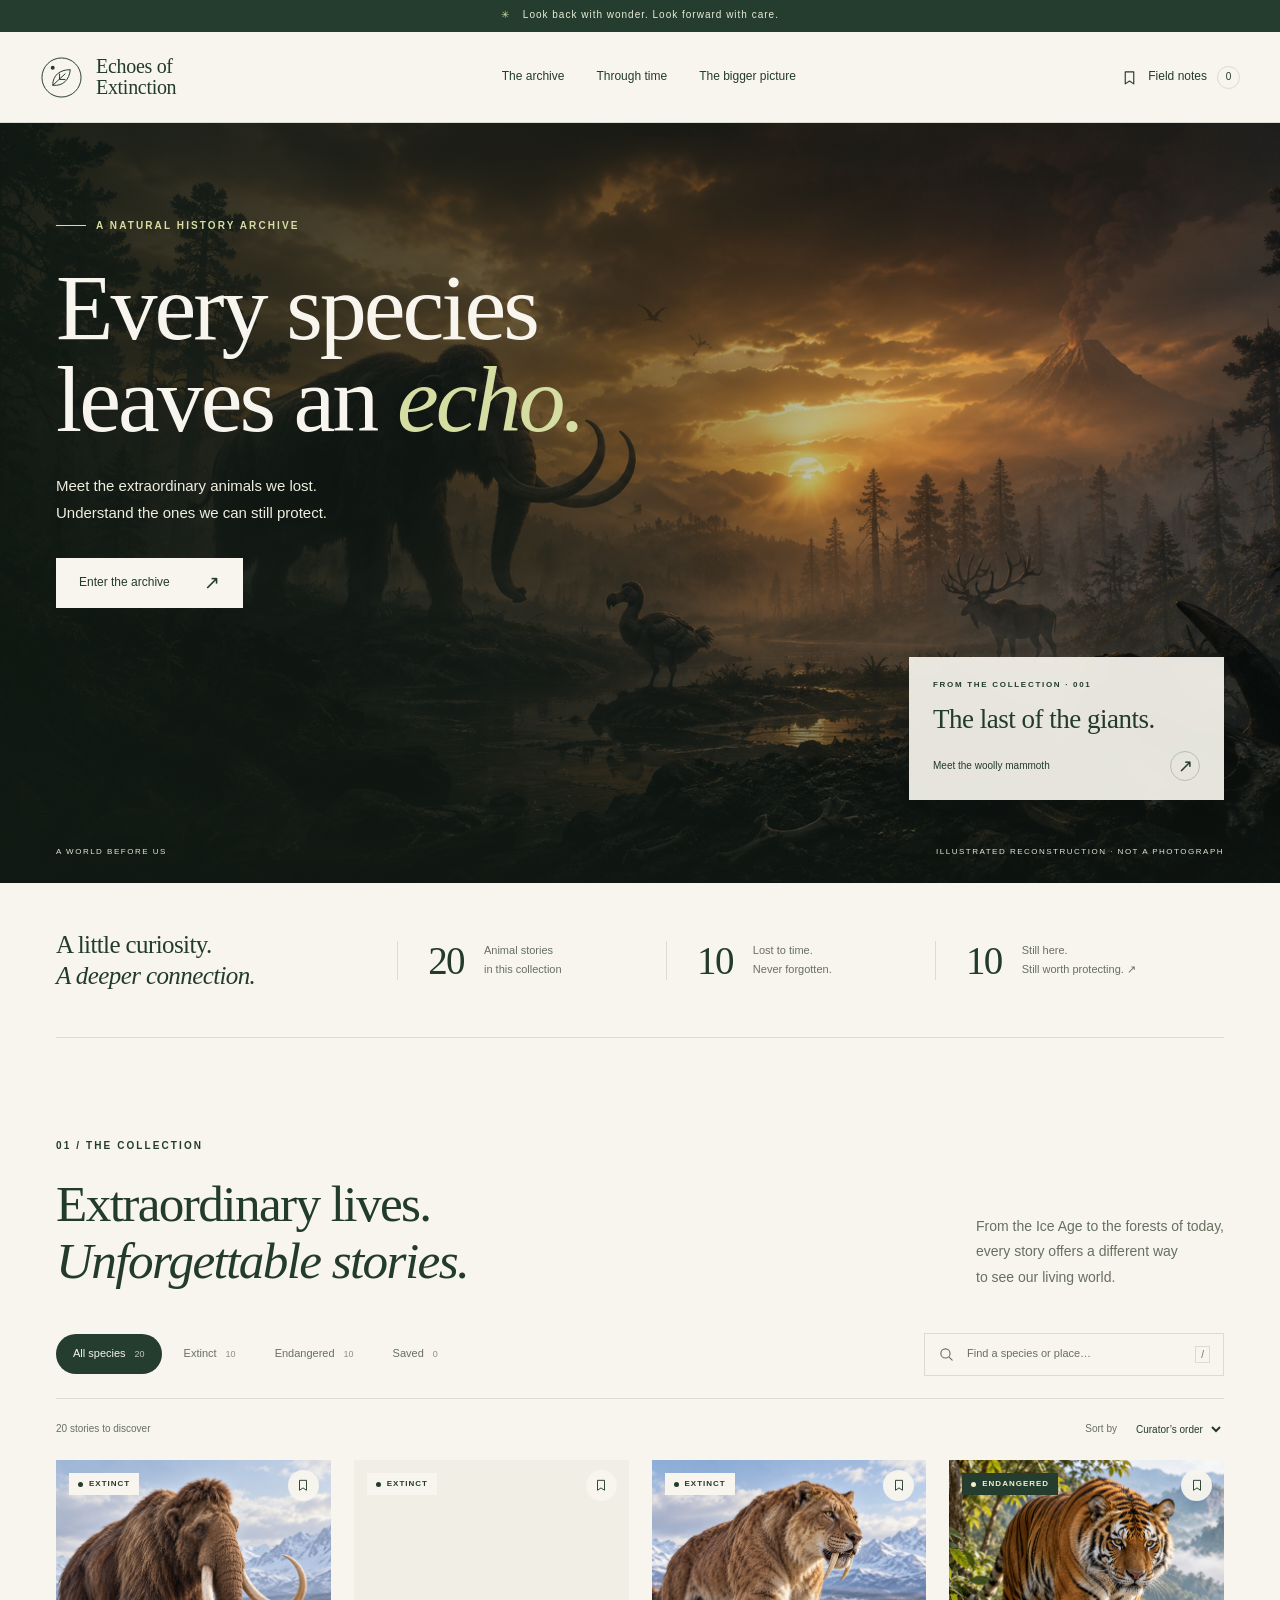
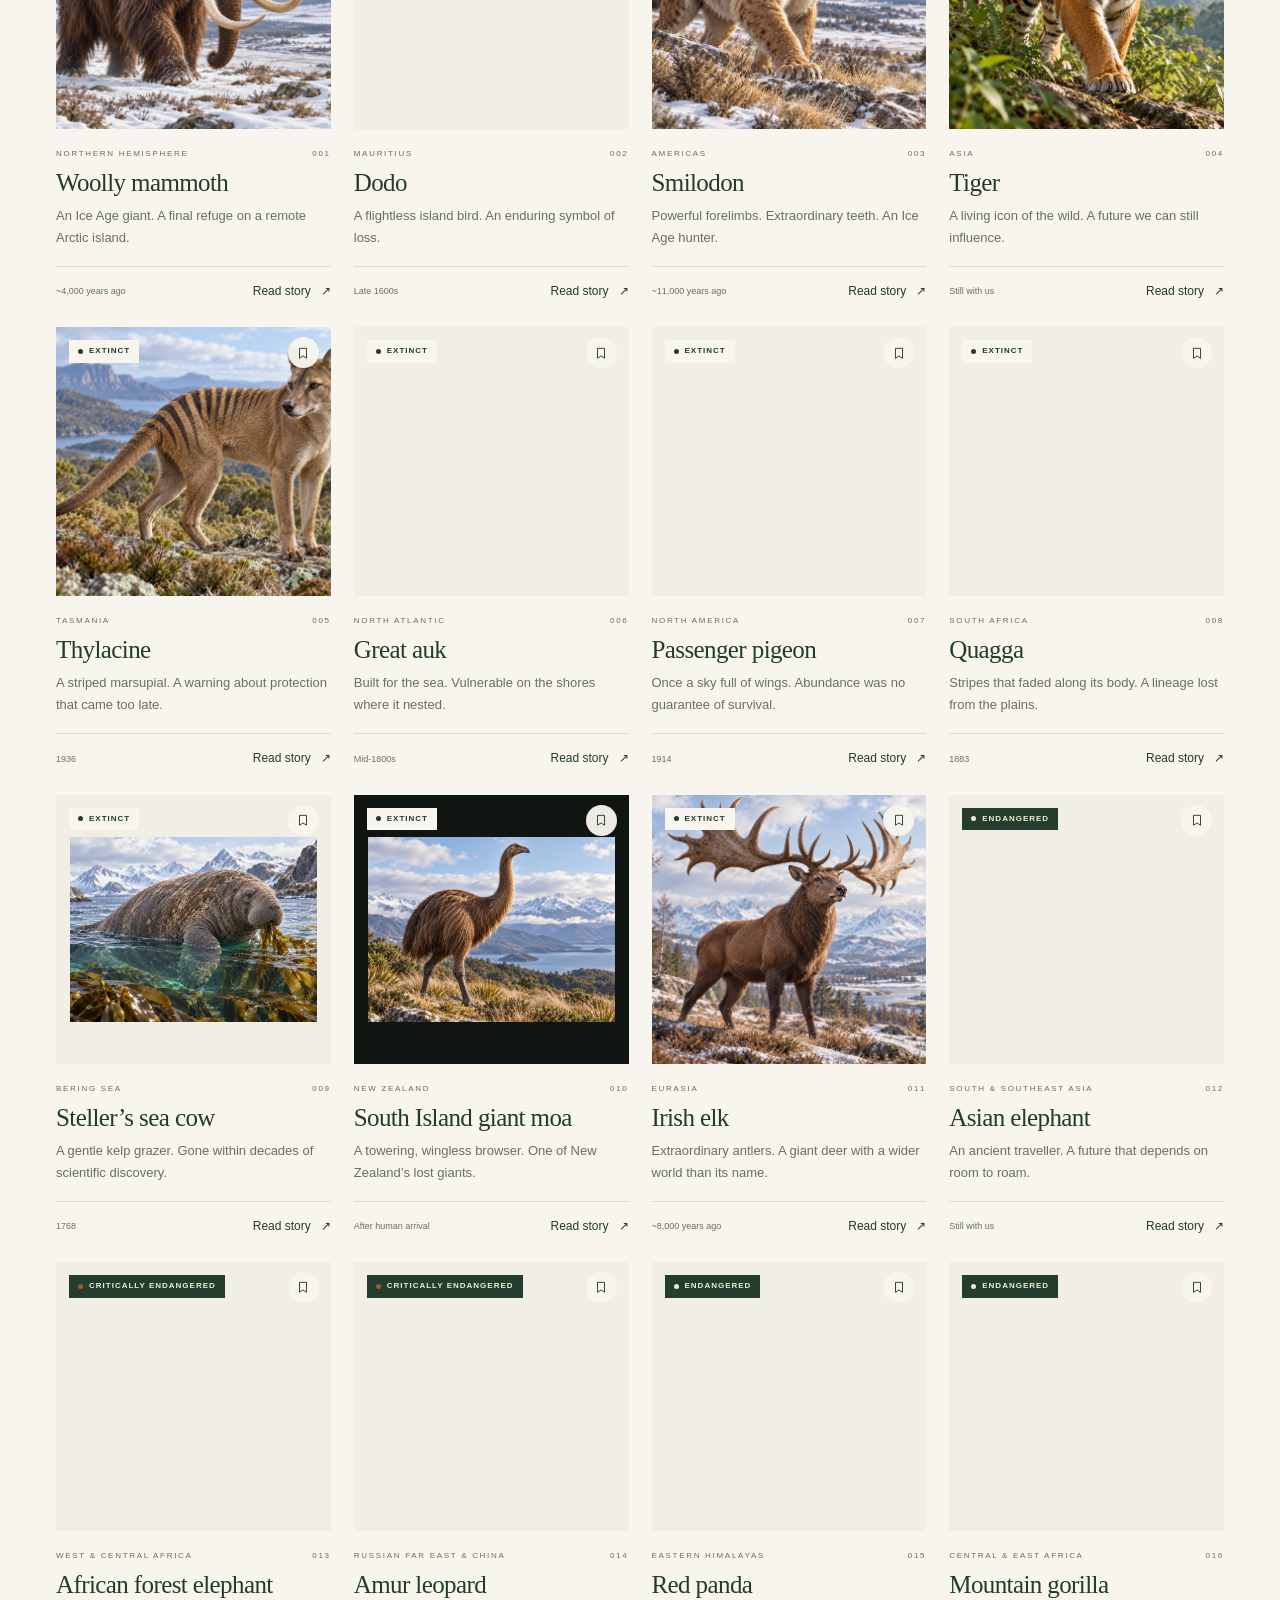
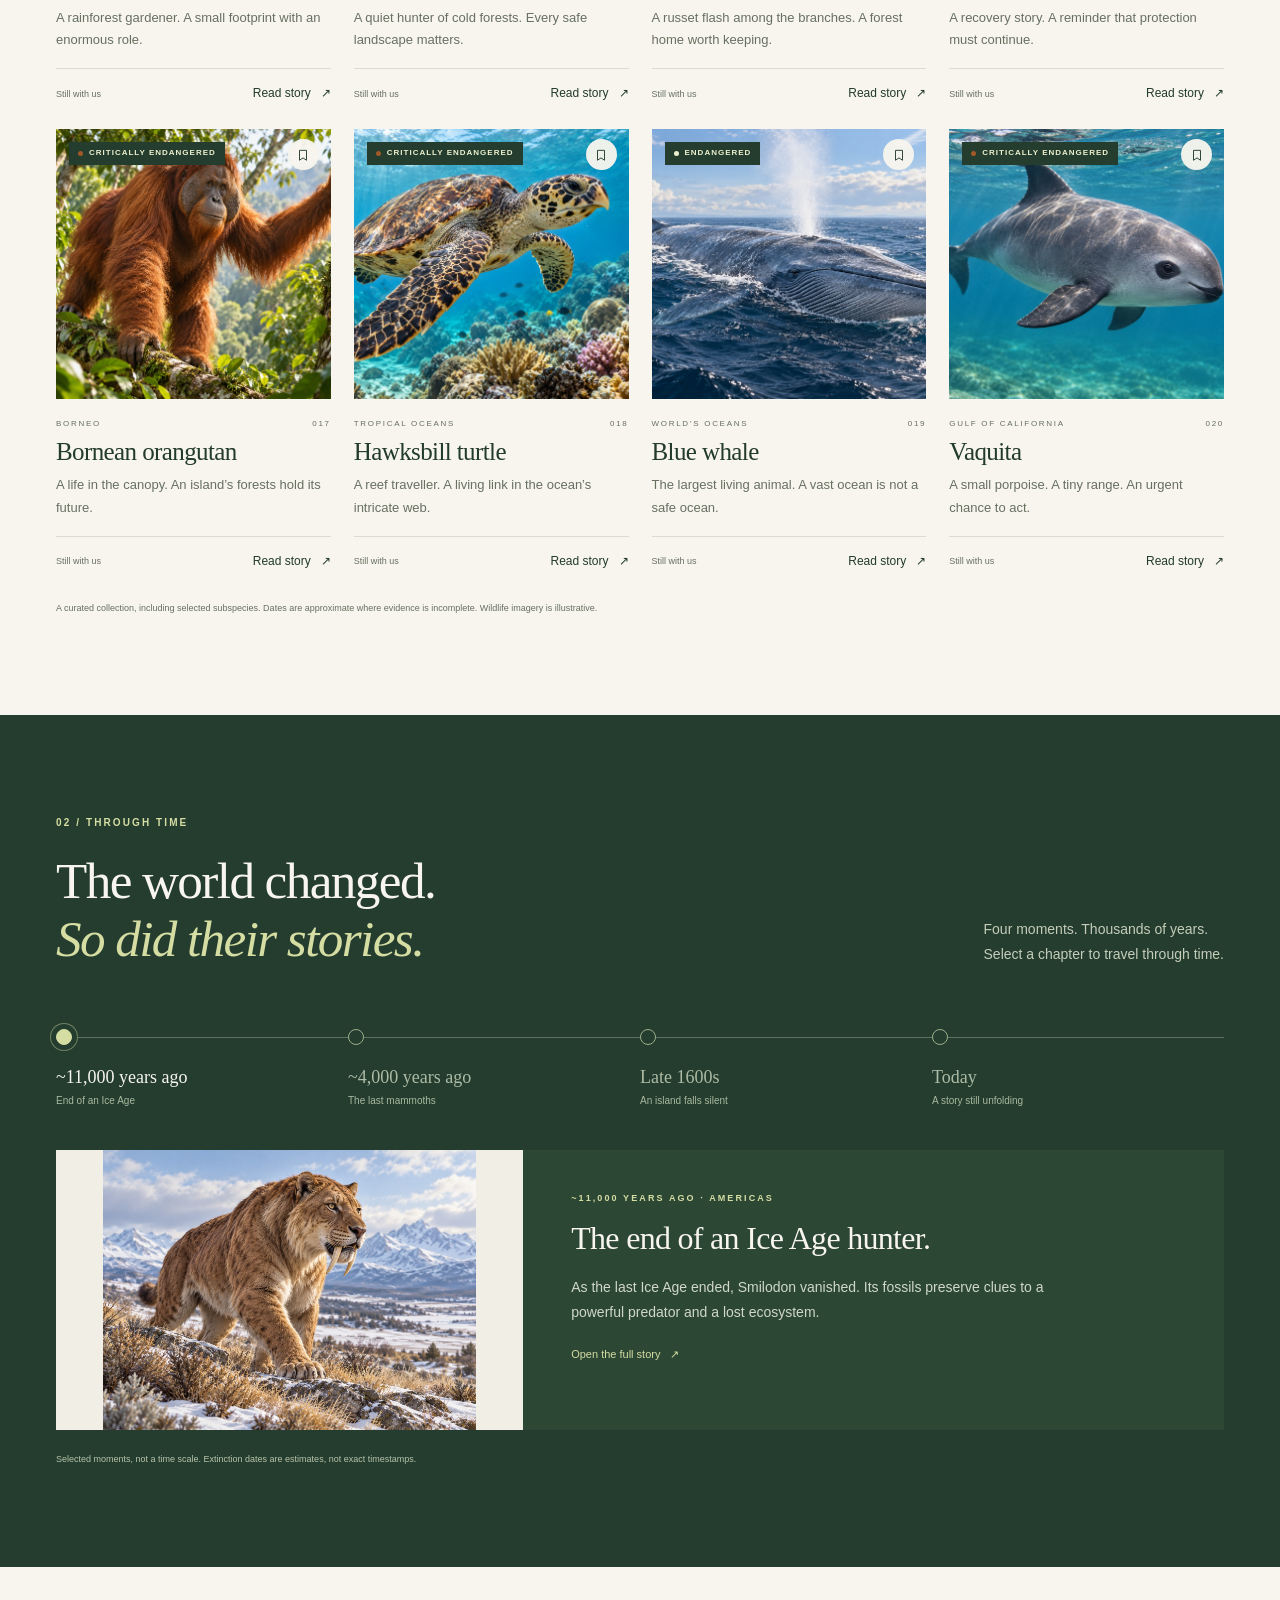
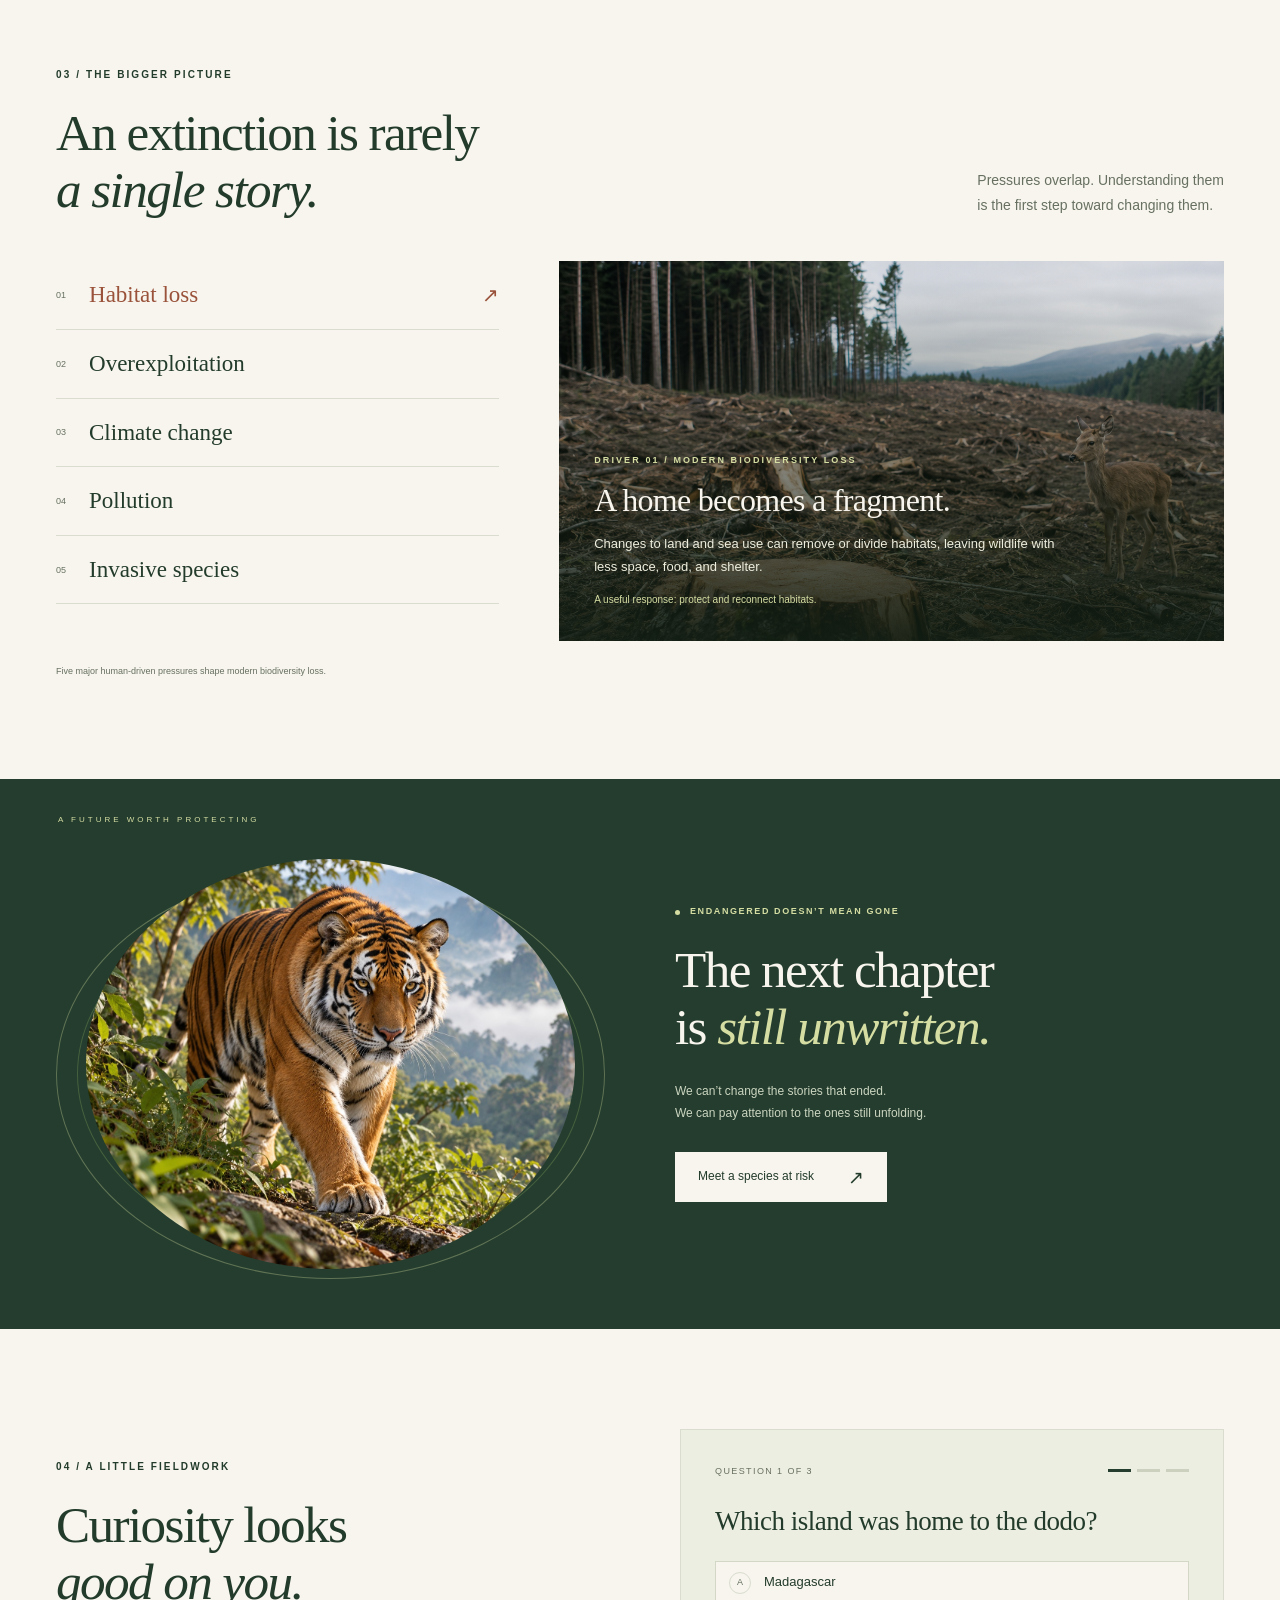
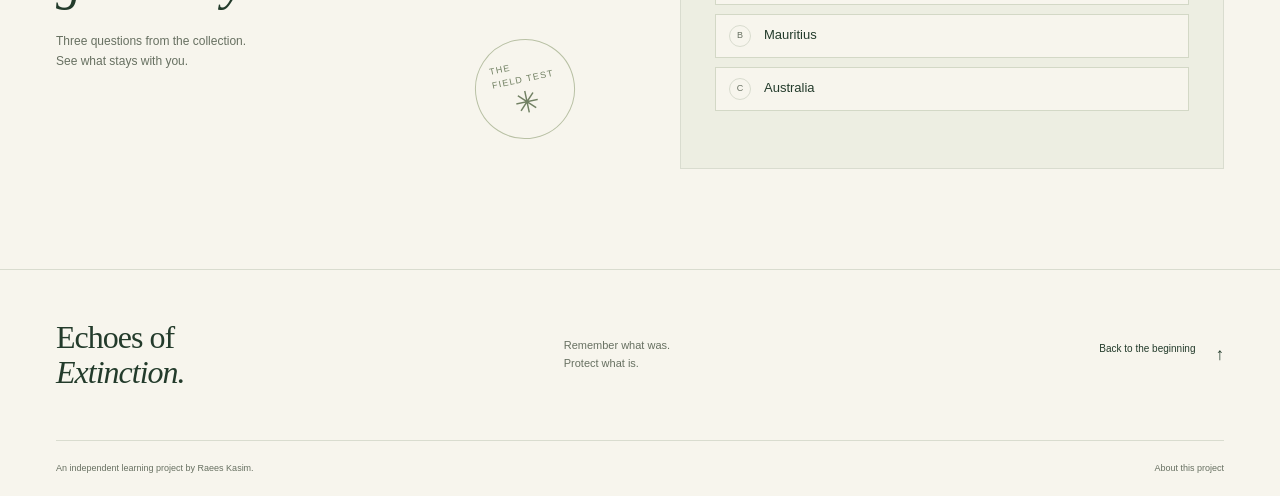
==== commit 1b203f28: "Update index.html" ====
--- a/index.html
+++ b/index.html
@@ -130,7 +130,7 @@
             >
           </button>
           <div class="hero-caption">
-            <span>01 / A world before us</span
+            <span>A world before us</span
             ><span>Illustrated reconstruction · not a photograph</span>
           </div>
         </div>
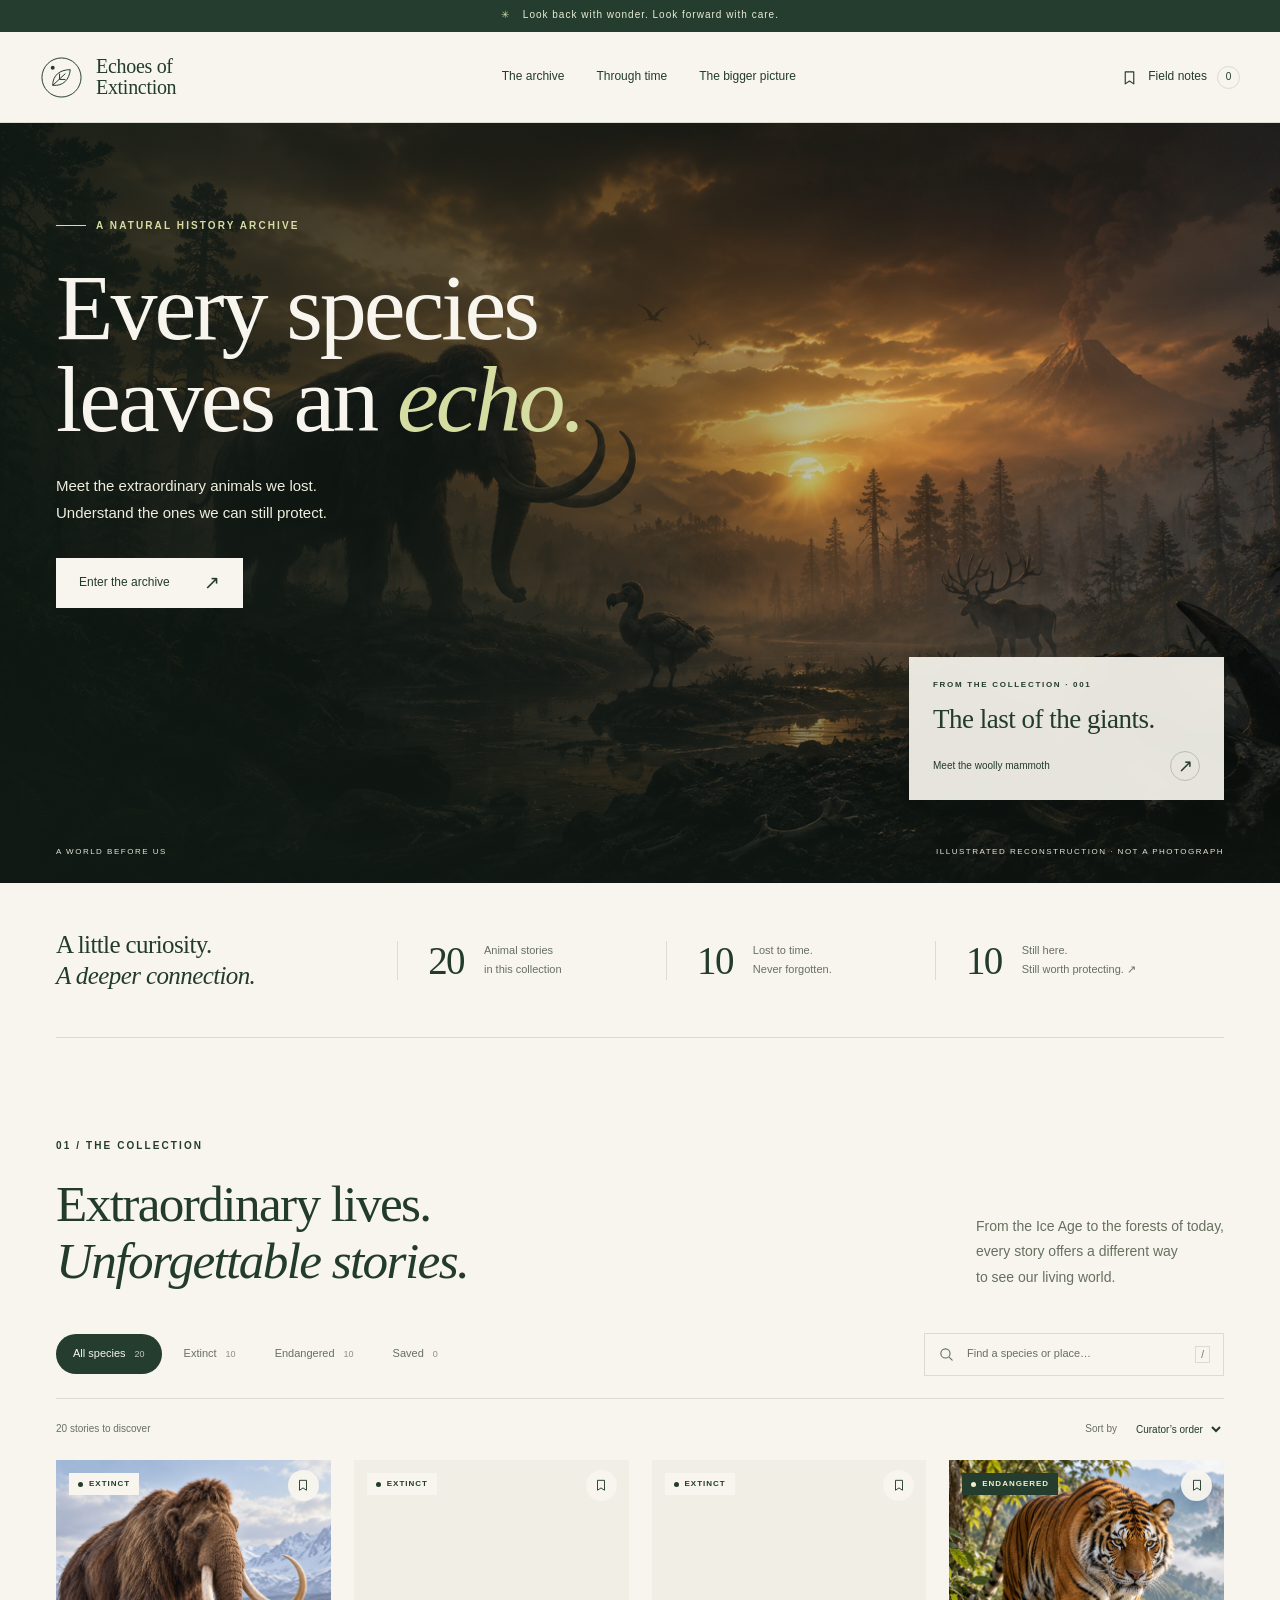
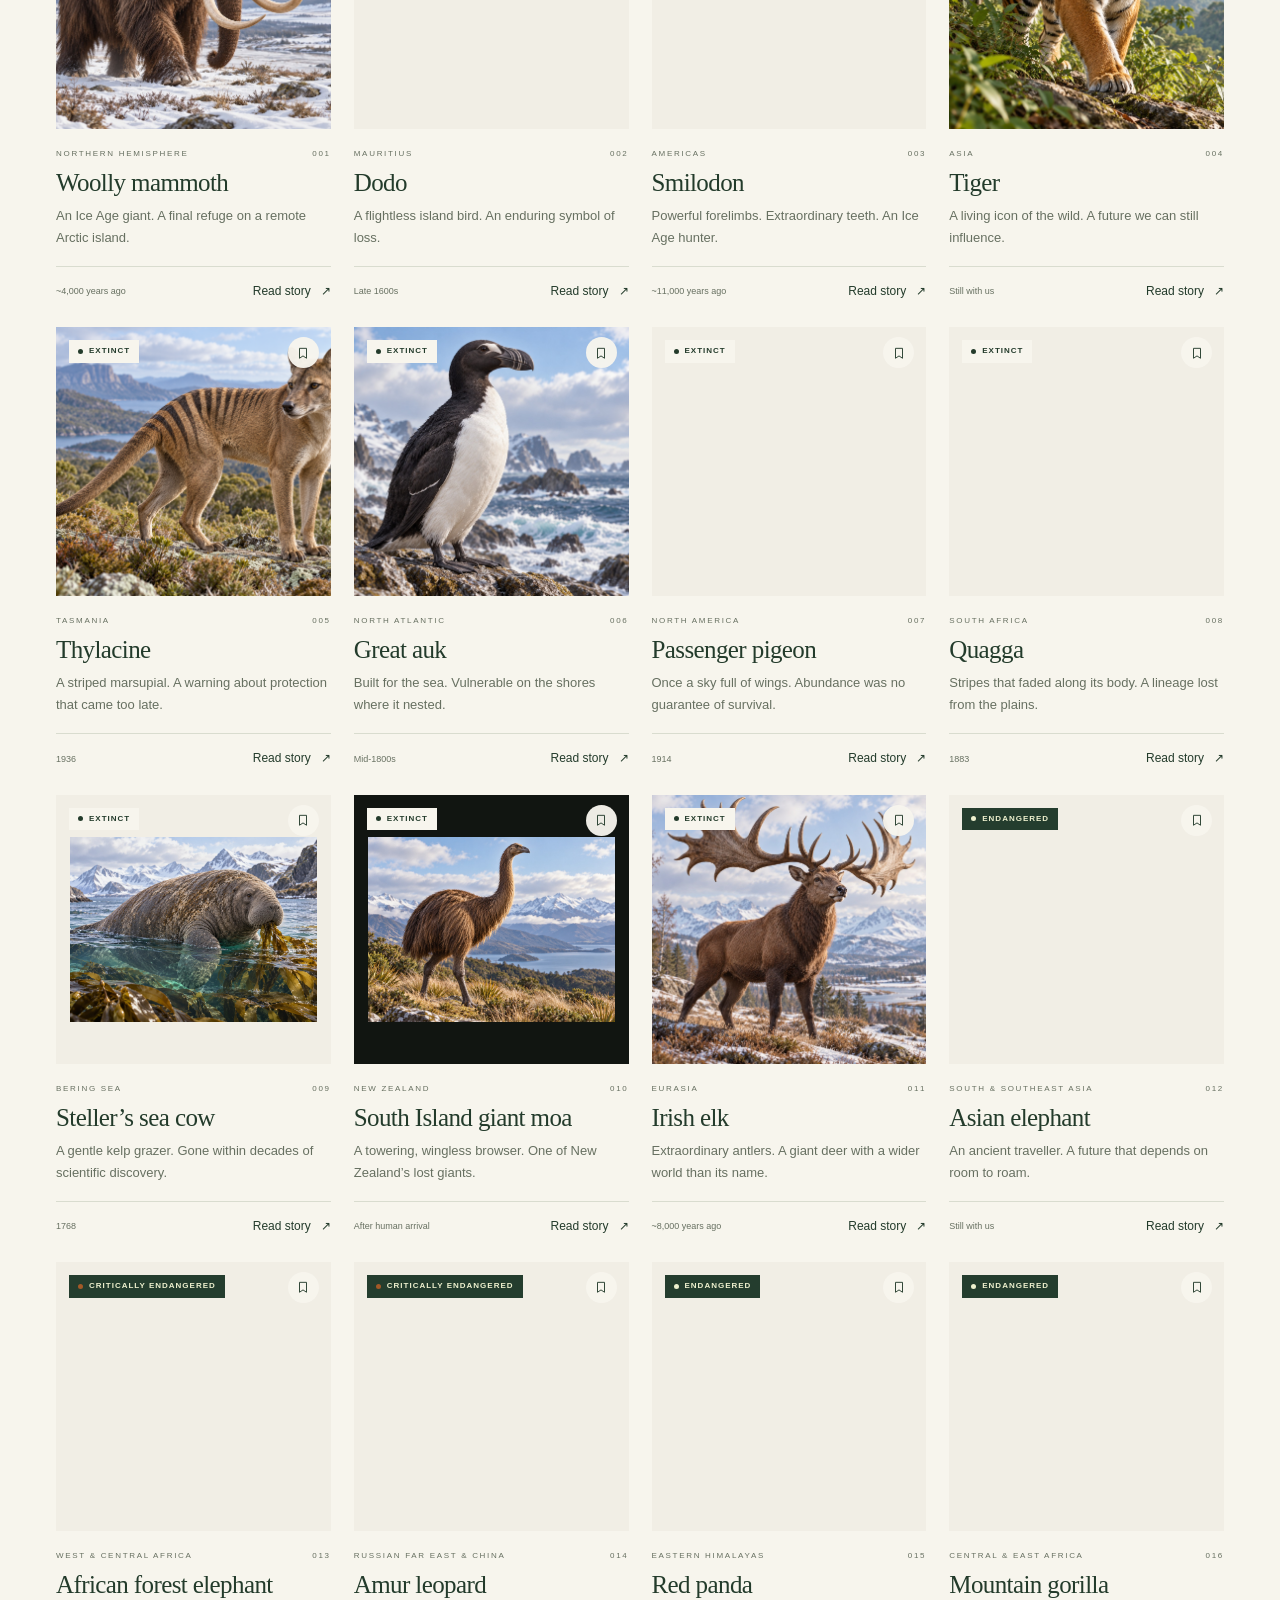
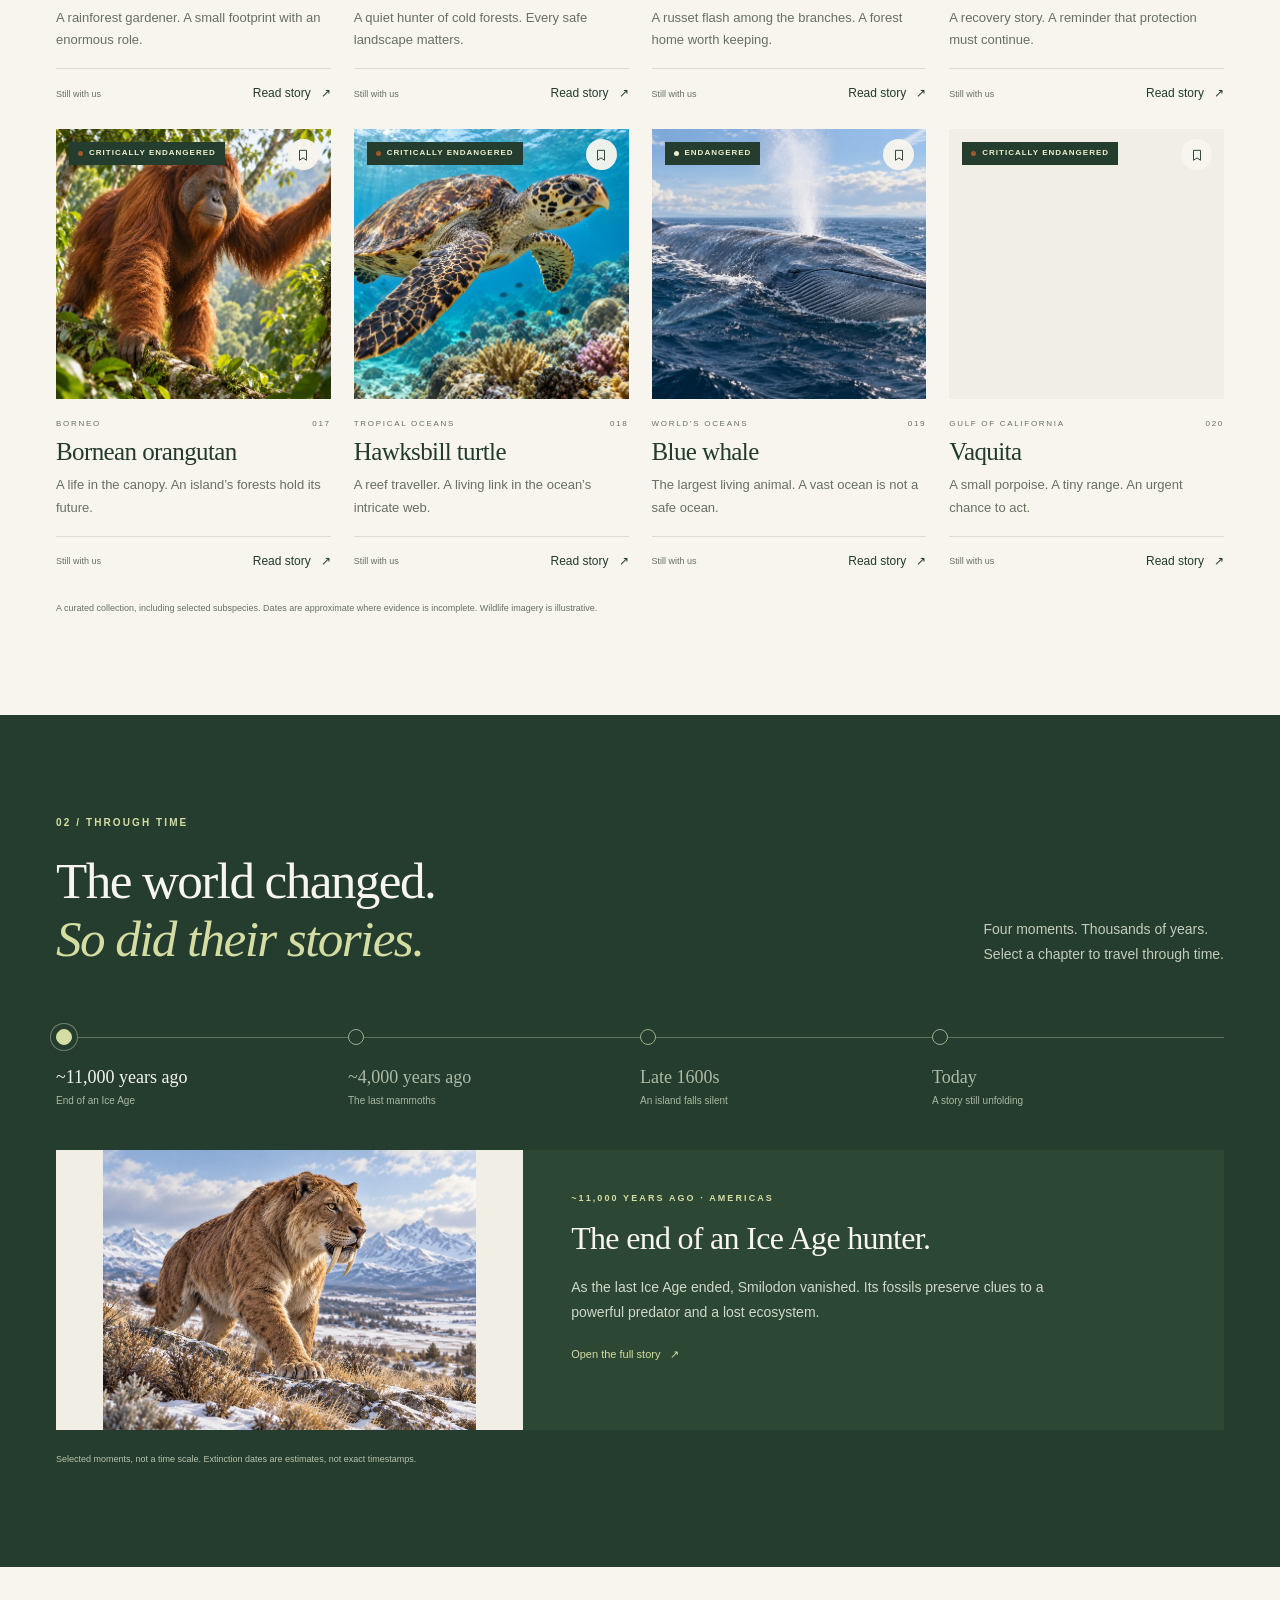
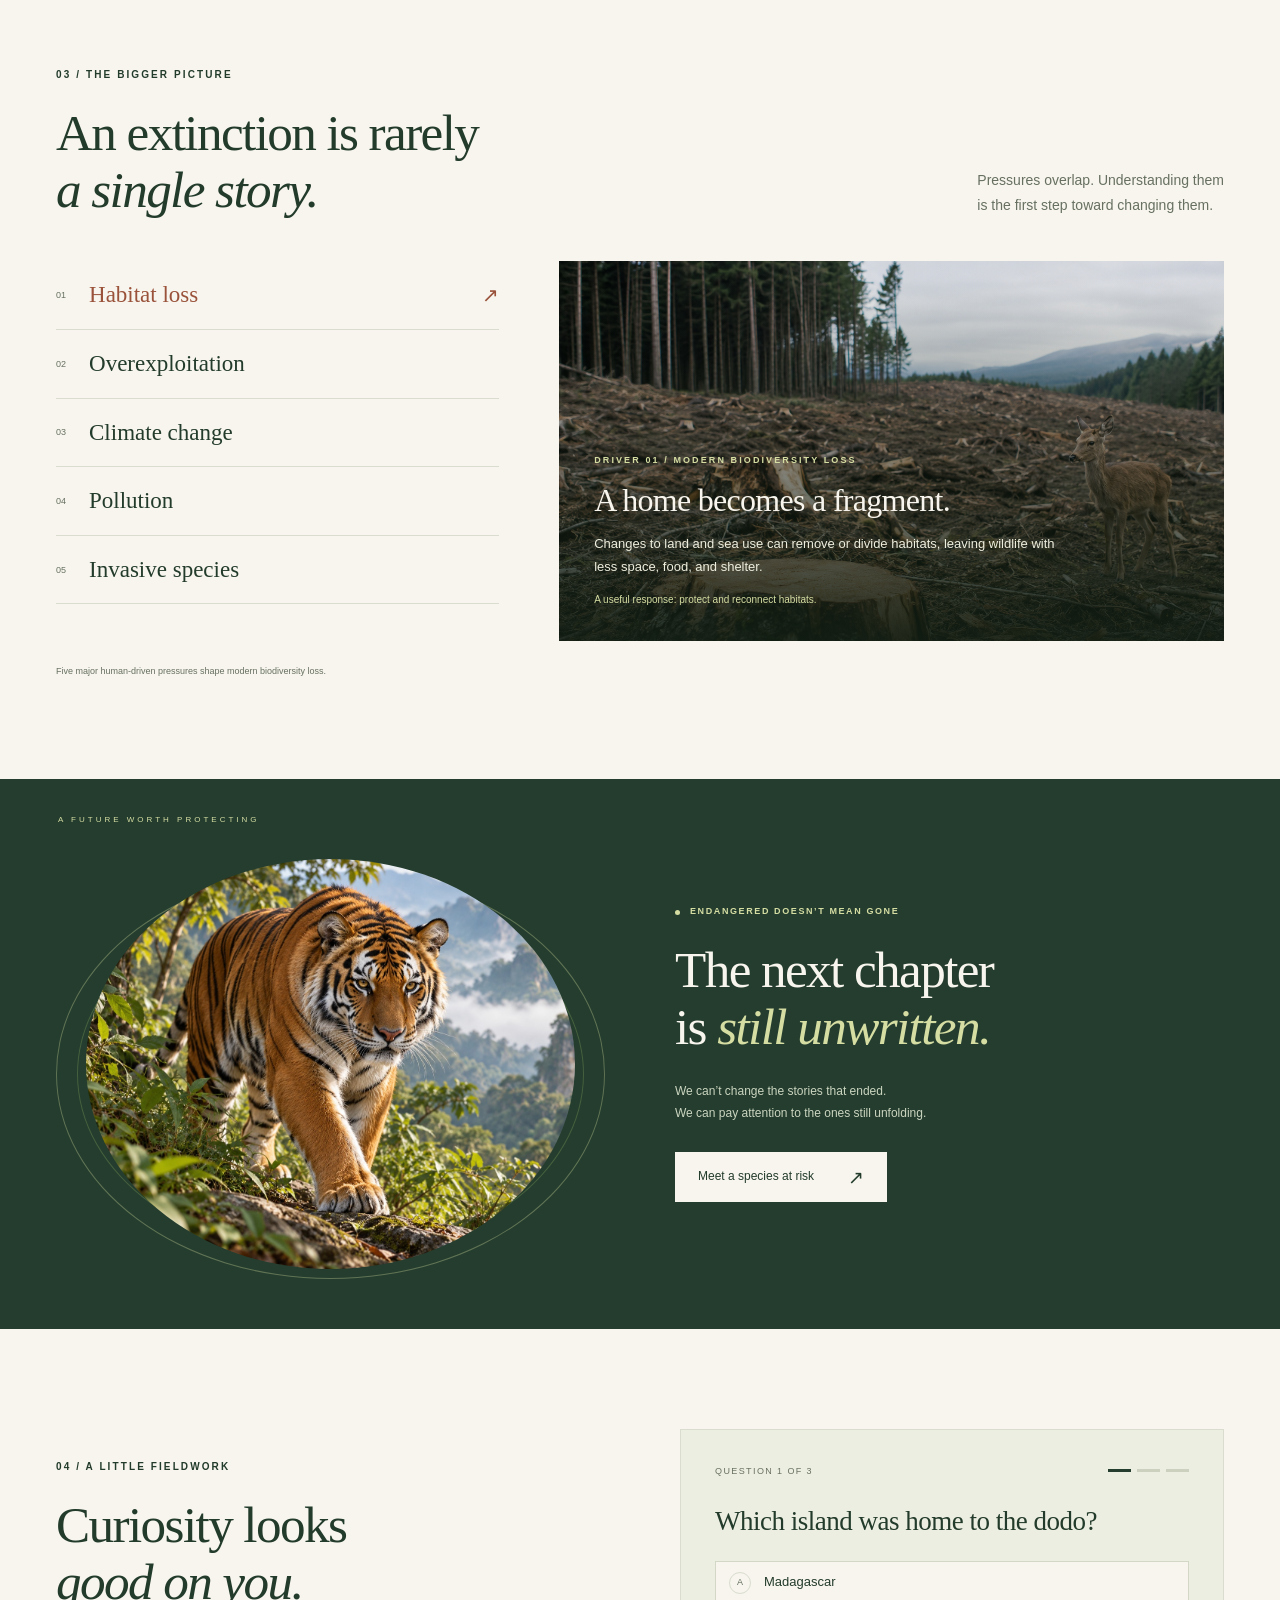
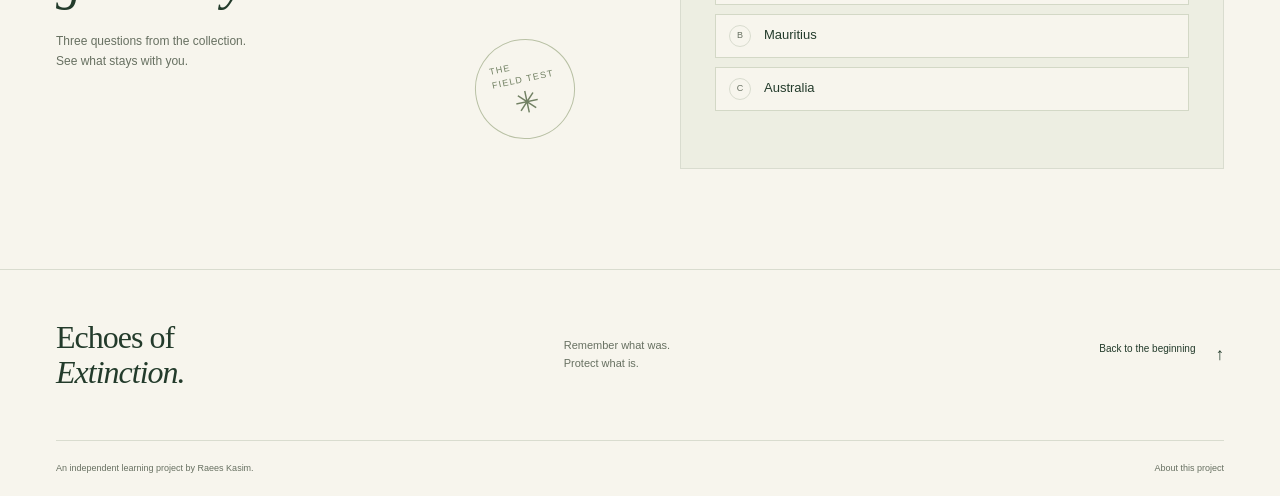
==== commit c8abd992: "Update index.html" ====
--- a/index.html
+++ b/index.html
@@ -1,6 +1,7 @@
 <!doctype html>
 <html lang="en">
   <head>
+    <meta name="google-site-verification" content="qbUpSSSdARyvT0BjKjvGjYnX9CFPfR_WGxmiuIFf3VI" />
     <meta charset="utf-8" />
     <meta name="viewport" content="width=device-width, initial-scale=1" />
     <meta name="theme-color" content="#243d2e" />
